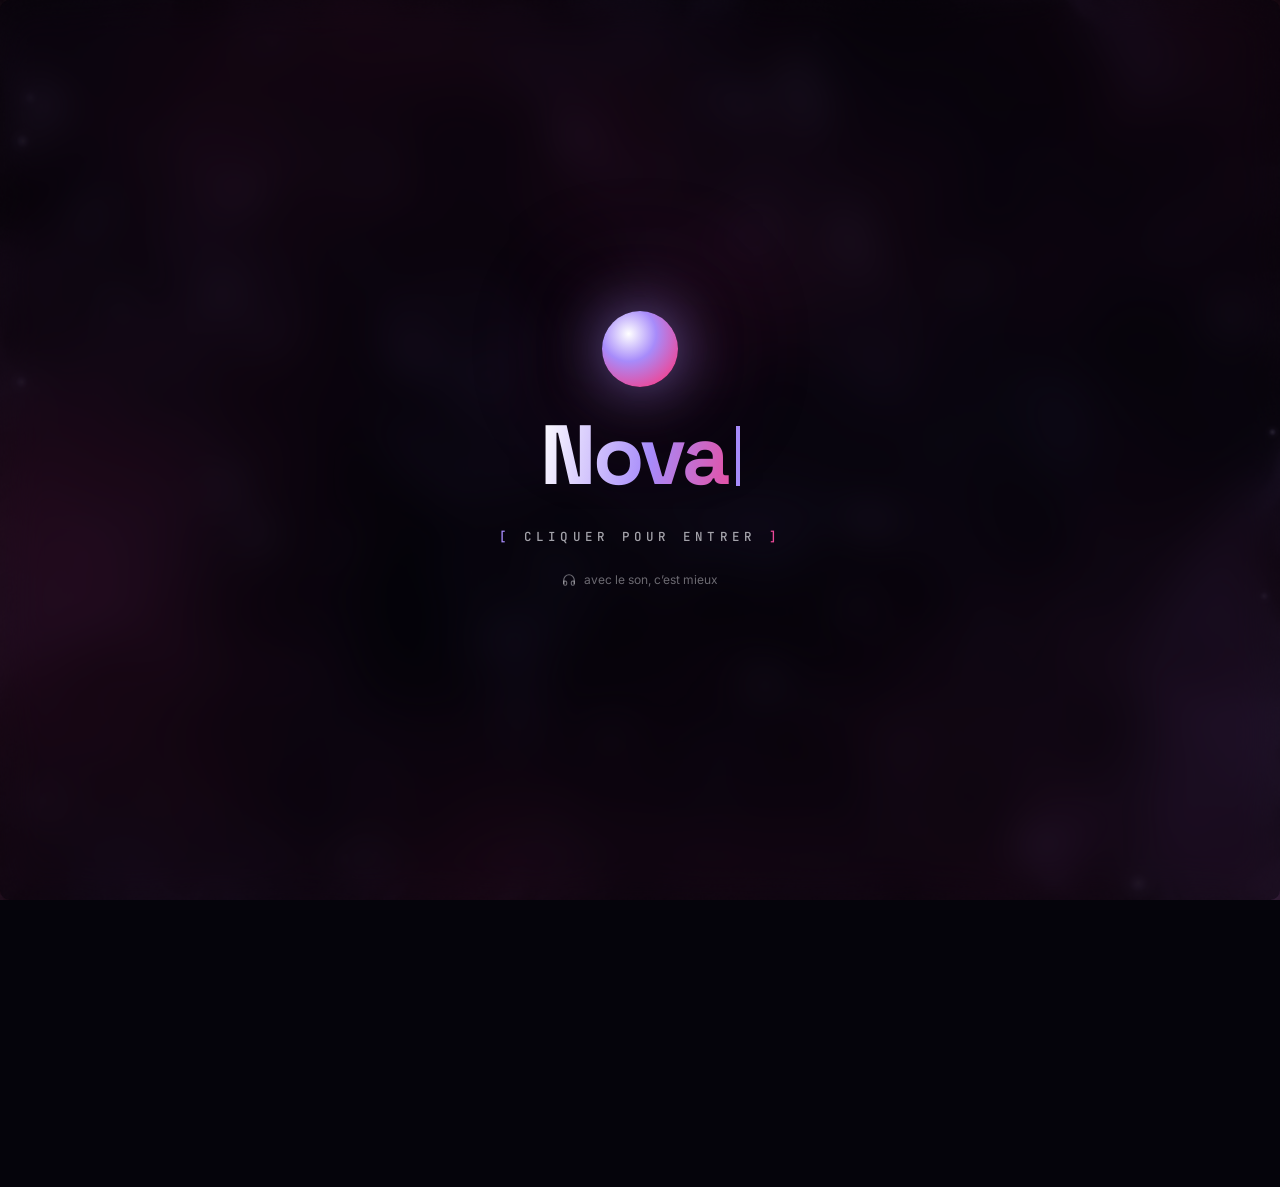
==== index.html @ 49adb51e "Add biolink site: WebGL background, generative music, command palette, terminal, studio Static, depe" ====
<!doctype html>
<html lang="fr">
<head>
  <meta charset="utf-8">
  <meta name="viewport" content="width=device-width, initial-scale=1, viewport-fit=cover">
  <title>@nova</title>
  <meta name="description" content="Nova — designer, dev & insomniaque. Tous mes liens au même endroit.">
  <meta name="theme-color" content="#a78bfa">
  <meta name="color-scheme" content="dark">
  <meta property="og:type" content="profile">
  <meta property="og:title" content="@nova">
  <meta property="og:description" content="Tous mes liens au même endroit.">
  <meta name="twitter:card" content="summary">
  <link rel="icon" href="assets/favicon.svg" type="image/svg+xml">
  <link rel="preconnect" href="https://fonts.googleapis.com">
  <link rel="preconnect" href="https://fonts.gstatic.com" crossorigin>
  <link rel="stylesheet" href="https://fonts.googleapis.com/css2?family=Inter:wght@400;500;600;700&family=JetBrains+Mono:wght@400;500&family=Space+Grotesk:wght@500;600;700&display=swap">
  <link rel="stylesheet" href="css/style.css">
</head>
<body>
  <!-- fond : shader WebGL / vidéo / image -->
  <div id="bg" aria-hidden="true">
    <video id="bg-video" muted loop playsinline preload="auto"></video>
    <div id="bg-image"></div>
    <canvas id="bg-gl"></canvas>
    <div id="bg-dim"></div>
  </div>
  <canvas id="fx" aria-hidden="true"></canvas>
  <canvas id="matrix" aria-hidden="true"></canvas>

  <div id="cursor" aria-hidden="true"><i class="c-ring"></i><i class="c-dot"></i></div>

  <!-- écran "cliquer pour entrer" -->
  <div id="splash"></div>

  <main id="stage">
    <article id="card" class="card"></article>
  </main>

  <div id="overlays"></div>
  <div id="toasts" aria-live="polite"></div>

  <noscript>
    <div class="noscript">Cette page a besoin de JavaScript pour s’afficher.</div>
  </noscript>

  <script src="config.js"></script>
  <script src="js/icons.js"></script>
  <script src="js/util.js"></script>
  <script src="js/background.js"></script>
  <script src="js/audio.js"></script>
  <script src="js/presence.js"></script>
  <script src="js/ui.js"></script>
  <script src="js/overlays.js"></script>
  <script src="js/main.js"></script>
</body>
</html>
---- css/style.css ----
/* ==========================================================================
   style.css — biolink
   ========================================================================== */
@property --ang { syntax: '<angle>'; inherits: false; initial-value: 0deg; }

:root {
  --accent: #a78bfa;
  --accent2: #ec4899;
  --accent-rgb: 167 139 250;
  --accent2-rgb: 236 72 153;
  --bg: #05040b;
  --text: #f5f5fa;
  --muted: rgb(245 245 250 / .66);
  --faint: rgb(245 245 250 / .42);
  --line: rgb(255 255 255 / .08);
  --card-op: .55;
  --card-blur: 22px;
  --card-radius: 28px;
  --font: "Inter", system-ui, -apple-system, "Segoe UI", Roboto, "Helvetica Neue", sans-serif;
  --display: "Space Grotesk", "Inter", system-ui, sans-serif;
  --mono: "JetBrains Mono", ui-monospace, SFMono-Regular, Menlo, Consolas, monospace;
  --ease: cubic-bezier(.2, .8, .2, 1);
}

*, *::before, *::after { box-sizing: border-box; }
* { margin: 0; }
html { color-scheme: dark; background: var(--bg); -webkit-text-size-adjust: 100%; overflow-x: hidden; overflow-x: clip; }
body {
  min-height: 100svh;
  font-family: var(--font);
  color: var(--text);
  overflow-x: hidden;
  overflow-x: clip;
  -webkit-font-smoothing: antialiased;
  line-height: 1.5;
}
button { font: inherit; color: inherit; background: none; border: 0; cursor: pointer; padding: 0; }
a { color: inherit; text-decoration: none; }
input, textarea { font: inherit; color: inherit; }
kbd {
  font: 500 10.5px var(--mono);
  padding: 2px 6px;
  border-radius: 6px;
  background: rgb(255 255 255 / .08);
  border: 1px solid rgb(255 255 255 / .1);
  color: var(--muted);
}
:focus-visible { outline: 2px solid var(--accent); outline-offset: 3px; border-radius: 10px; }
::selection { background: rgb(var(--accent-rgb) / .4); }
[hidden] { display: none !important; }
.ico { flex: none; display: block; }

/* ------------------------------------------------------------ fond */
#bg { position: fixed; inset: 0; z-index: -2; overflow: hidden; background: var(--bg); }
#bg::before {
  content: "";
  position: absolute;
  inset: -25%;
  background:
    radial-gradient(40% 40% at 25% 30%, rgb(var(--accent-rgb) / .38), transparent 70%),
    radial-gradient(45% 45% at 78% 72%, rgb(var(--accent2-rgb) / .32), transparent 70%),
    radial-gradient(30% 30% at 70% 20%, rgb(var(--accent-rgb) / .2), transparent 70%);
  filter: blur(30px);
  animation: drift 26s ease-in-out infinite alternate;
}
@keyframes drift { to { transform: translate(6%, -4%) rotate(8deg) scale(1.1); } }
#bg-gl, #bg-video, #bg-image { position: absolute; inset: 0; width: 100%; height: 100%; display: none; filter: blur(var(--bgblur, 0px)); }
#bg[data-type="shader"]:not(.no-gl) #bg-gl { display: block; }
#bg[data-type="video"] #bg-video { display: block; object-fit: cover; transform: scale(1.04); }
#bg[data-type="image"] #bg-image { display: block; background-size: cover; background-position: center; transform: scale(1.04); }
#bg-dim { position: absolute; inset: 0; background: rgb(0 0 0 / var(--dim, .25)); }
#fx { position: fixed; inset: 0; width: 100%; height: 100%; z-index: -1; pointer-events: none; }
#matrix {
  position: fixed; inset: 0; width: 100%; height: 100%; z-index: 90; pointer-events: none;
  opacity: 0; transition: opacity .6s;
}
#matrix.on { opacity: .88; }
html.rave #bg { filter: saturate(1.5) contrast(1.05); }

/* ---------------------------------------------------------- curseur */
#cursor { position: fixed; inset: 0; z-index: 200; pointer-events: none; display: none; }
html.has-cursor #cursor { display: block; }
html.has-cursor, html.has-cursor * { cursor: none !important; }
#cursor i { position: fixed; left: 0; top: 0; border-radius: 50%; transition: opacity .3s; opacity: 0; }
#cursor.on i { opacity: 1; }
.c-dot { width: 7px; height: 7px; margin: -3.5px; background: #fff; transform: translate(var(--x, -100px), var(--y, -100px)); mix-blend-mode: difference; }
.c-ring {
  width: 38px; height: 38px; margin: -19px;
  border: 1.5px solid rgb(255 255 255 / .5);
  transform: translate(var(--rx, -100px), var(--ry, -100px));
  transition: width .25s var(--ease), height .25s var(--ease), margin .25s var(--ease), background .25s, border-color .25s, opacity .3s !important;
}
#cursor.hover .c-ring { width: 58px; height: 58px; margin: -29px; background: rgb(var(--accent-rgb) / .14); border-color: var(--accent); }
#cursor.down .c-ring { width: 26px; height: 26px; margin: -13px; border-color: var(--accent2); }

/* ------------------------------------------------- écran d'entrée */
#splash {
  position: fixed; inset: 0; z-index: 100; display: grid; place-items: center; padding: 24px;
  background: rgb(4 3 10 / .5);
  -webkit-backdrop-filter: blur(22px) saturate(1.3);
  backdrop-filter: blur(22px) saturate(1.3);
  cursor: pointer;
  transition: opacity .8s ease, backdrop-filter .8s ease, -webkit-backdrop-filter .8s ease;
  outline: none;
}
#splash.leaving { opacity: 0; -webkit-backdrop-filter: blur(0); backdrop-filter: blur(0); pointer-events: none; }
#splash .splash-inner { transition: transform .9s cubic-bezier(.7, 0, .2, 1), opacity .6s ease; }
#splash.leaving .splash-inner { transform: scale(1.12); opacity: 0; }
.splash-inner { display: flex; flex-direction: column; align-items: center; gap: 26px; text-align: center; }
.splash-orb {
  width: 76px; height: 76px; border-radius: 50%;
  background: radial-gradient(circle at 35% 30%, #fff, var(--accent) 38%, var(--accent2) 80%);
  box-shadow: 0 0 60px rgb(var(--accent-rgb) / .6), 0 0 140px rgb(var(--accent2-rgb) / .35);
  animation: orb 3.4s ease-in-out infinite;
}
@keyframes orb { 50% { transform: translateY(-8px) scale(1.06); box-shadow: 0 0 80px rgb(var(--accent-rgb) / .75), 0 0 180px rgb(var(--accent2-rgb) / .45); } }
.splash-name {
  font: 700 clamp(44px, 12vw, 84px)/1 var(--display);
  letter-spacing: -.035em;
  min-height: 1.05em;
  background: linear-gradient(100deg, #fff, rgb(var(--accent-rgb)) 55%, rgb(var(--accent2-rgb)));
  -webkit-background-clip: text; background-clip: text; color: transparent;
}
.splash-name::after { content: ""; display: inline-block; width: 4px; height: .72em; margin-left: 8px; background: var(--accent); vertical-align: -.02em; animation: blink 1s steps(1) infinite; }
.splash-cta { font: 500 12.5px var(--mono); letter-spacing: .34em; text-transform: uppercase; color: var(--muted); animation: breathe 2.6s ease-in-out infinite; }
.splash-cta::before { content: "[ "; color: var(--accent); }
.splash-cta::after { content: " ]"; color: var(--accent2); }
@keyframes breathe { 50% { opacity: .35; } }
.splash-hint { display: flex; align-items: center; gap: 8px; font-size: 12px; color: var(--faint); }
@keyframes blink { 50% { opacity: 0; } }

/* ------------------------------------------------------------ carte */
#stage { position: relative; z-index: 1; min-height: 100svh; display: grid; place-items: center; padding: clamp(18px, 4vw, 48px) 14px; perspective: 1200px; }
.card {
  position: relative;
  width: min(100%, 480px);
  display: flex; flex-direction: column; gap: 18px;
  padding: 30px 24px 18px;
  border-radius: var(--card-radius);
  background: rgb(10 9 16 / var(--card-op));
  -webkit-backdrop-filter: blur(var(--card-blur)) saturate(1.5);
  backdrop-filter: blur(var(--card-blur)) saturate(1.5);
  border: 1px solid var(--line);
  box-shadow: 0 40px 90px -30px rgb(0 0 0 / .8), 0 0 0 1px rgb(0 0 0 / .35), inset 0 1px 0 rgb(255 255 255 / .06);
  will-change: transform;
  --mx: 50%; --my: 0%; --bass: 0;
}
/* bordure "projecteur" qui suit la souris */
.card::before {
  content: ""; position: absolute; inset: 0; border-radius: inherit; padding: 1.5px; pointer-events: none;
  background: radial-gradient(420px circle at var(--mx) var(--my), var(--accent), rgb(var(--accent2-rgb) / .55) 35%, transparent 62%);
  -webkit-mask: linear-gradient(#000 0 0) content-box, linear-gradient(#000 0 0);
  -webkit-mask-composite: xor; mask-composite: exclude;
  opacity: .9;
}
.card::after {
  content: ""; position: absolute; inset: 0; border-radius: inherit; pointer-events: none;
  background: radial-gradient(520px circle at var(--mx) var(--my), rgb(255 255 255 / .07), transparent 45%);
}
html.rave .card { box-shadow: 0 0 0 1px var(--accent), 0 0 80px rgb(var(--accent-rgb) / .4), 0 40px 90px -30px rgb(0 0 0 / .8); }

body:not(.entered) .card { opacity: 0; pointer-events: none; }
body.entered .card { animation: cardIn 1s var(--ease) both; }
@keyframes cardIn { from { opacity: 0; translate: 0 30px; scale: .95; filter: blur(14px); } to { opacity: 1; translate: 0 0; scale: 1; filter: blur(0); } }
.reveal { opacity: 0; }
body.entered .reveal { animation: rise .85s var(--ease) both; animation-delay: calc(var(--i, 0) * 75ms + 160ms); }
@keyframes rise { from { opacity: 0; transform: translateY(18px) scale(.985); filter: blur(8px); } to { opacity: 1; transform: none; filter: none; } }

.card-tools { position: absolute; top: 14px; right: 14px; display: flex; gap: 6px; z-index: 2; }
.tool {
  width: 32px; height: 32px; border-radius: 10px; display: grid; place-items: center;
  color: var(--faint); background: rgb(255 255 255 / .04); border: 1px solid transparent;
  transition: color .2s, background .2s, border-color .2s;
}
.tool:hover { color: var(--text); background: rgb(255 255 255 / .1); border-color: var(--line); }

/* ----------------------------------------------------------- profil */
.profile { display: flex; flex-direction: column; align-items: center; text-align: center; gap: 14px; }
.avatar { position: relative; width: 116px; height: 116px; }
.avatar .ring {
  position: absolute; inset: -4px; border-radius: 50%;
  background: conic-gradient(from var(--ang), var(--accent), var(--accent2), var(--accent));
  animation: ang 5s linear infinite;
  box-shadow: 0 0 calc(16px + var(--bass) * 40px) rgb(var(--accent-rgb) / calc(.3 + var(--bass) * .55));
}
html.rave .avatar .ring { animation-duration: 1.4s; }
@keyframes ang { to { --ang: 360deg; } }
.avatar img {
  position: relative; width: 100%; height: 100%; border-radius: 50%; object-fit: cover; display: block;
  border: 4px solid #0b0a12; background: #0b0a12; user-select: none;
  transform: scale(calc(1 + var(--bass) * .025));
}
.status {
  position: absolute; right: 2px; bottom: 4px; width: 24px; height: 24px; border-radius: 50%;
  border: 4px solid #0b0a12; background: #80848e; z-index: 2; transition: background .3s;
}
.status[data-status="online"] { background: #23a55a; }
.status[data-status="idle"] { background: #f0b232; }
.status[data-status="dnd"] { background: #f23f43; }
.status[data-status="none"] { display: none; }
.identity { display: flex; flex-direction: column; align-items: center; gap: 8px; }
.name {
  display: flex; align-items: center; justify-content: center; gap: 8px;
  font: 700 clamp(30px, 7vw, 38px)/1.1 var(--display); letter-spacing: -.025em;
}
.name-text {
  background: linear-gradient(100deg, #fff 20%, rgb(var(--accent-rgb)) 42%, rgb(var(--accent2-rgb)) 58%, #fff 80%);
  background-size: 260% 100%;
  -webkit-background-clip: text; background-clip: text; color: transparent;
  animation: shimmer 8s linear infinite;
}
html.rave .name-text { animation-duration: 2.5s; }
@keyframes shimmer { to { background-position: -260% 0; } }
html:not(.no-glitch) .name-text.glitching,
html:not(.no-glitch) .name:hover .name-text { animation: shimmer 8s linear infinite, glitch .52s steps(1) 1; }
@keyframes glitch {
  0%   { text-shadow: 3px 0 rgb(var(--accent2-rgb)), -3px 0 rgb(var(--accent-rgb)); transform: translate(-2px, 0) skewX(-6deg); }
  18%  { text-shadow: -3px 0 rgb(var(--accent2-rgb)), 3px 0 rgb(var(--accent-rgb)); transform: translate(2px, 1px) skewX(4deg); }
  36%  { text-shadow: 2px 1px rgb(var(--accent-rgb)), -2px -1px rgb(var(--accent2-rgb)); transform: translate(0, -1px); }
  54%  { text-shadow: -4px 0 rgb(var(--accent2-rgb)), 4px 0 rgb(var(--accent-rgb)); transform: translate(3px, 0) skewX(8deg); }
  72%  { text-shadow: 2px 0 rgb(var(--accent-rgb)), -2px 0 rgb(var(--accent2-rgb)); transform: translate(-1px, 0); }
  100% { text-shadow: none; transform: none; }
}
.verified { color: var(--accent); display: grid; filter: drop-shadow(0 0 8px rgb(var(--accent-rgb) / .8)); }
.badges { display: flex; justify-content: center; flex-wrap: wrap; gap: 6px; }
.badge {
  width: 30px; height: 30px; border-radius: 10px; display: grid; place-items: center; color: var(--accent);
  background: rgb(var(--accent-rgb) / .12); border: 1px solid rgb(var(--accent-rgb) / .22);
  transition: transform .2s var(--ease), background .2s;
}
.badge:hover { transform: translateY(-3px) scale(1.08); background: rgb(var(--accent-rgb) / .25); }
.handle { font: 500 13px var(--mono); color: var(--faint); letter-spacing: .02em; }
.bio { text-align: center; min-height: 1.7em; font: 400 14px/1.7 var(--mono); color: var(--muted); }
.caret { display: inline-block; width: 2px; height: 1.1em; margin-left: 3px; vertical-align: -3px; background: var(--accent); animation: blink 1s steps(1) infinite; }
.custom-status {
  align-self: center; margin-top: -8px; padding: 5px 12px; border-radius: 999px; font-size: 12.5px; color: var(--muted);
  background: rgb(255 255 255 / .05); border: 1px solid var(--line);
}
.meta { display: flex; flex-wrap: wrap; justify-content: center; gap: 8px; }
.chip {
  position: relative; display: inline-flex; align-items: center; gap: 6px; padding: 6px 11px; border-radius: 999px;
  font-size: 12.5px; color: var(--muted); font-variant-numeric: tabular-nums;
  background: rgb(255 255 255 / .05); border: 1px solid var(--line);
}
.chip .ico { color: var(--accent); }

/* --------------------------------------------------------- présence */
.presence {
  display: flex; align-items: center; gap: 13px; padding: 12px; border-radius: 18px;
  background: rgb(255 255 255 / .05); border: 1px solid var(--line);
}
.pr-art {
  position: relative; flex: none; width: 58px; height: 58px; border-radius: 13px; overflow: hidden; display: grid; place-items: center; color: #fff;
  background: linear-gradient(135deg, rgb(var(--accent-rgb) / .45), rgb(var(--accent2-rgb) / .45));
}
.pr-art img { position: absolute; inset: 0; width: 100%; height: 100%; object-fit: cover; }
.pr-body { min-width: 0; flex: 1; display: flex; flex-direction: column; gap: 1px; }
.pr-kicker { display: flex; align-items: center; font: 600 10.5px var(--mono); letter-spacing: .08em; text-transform: uppercase; color: var(--accent); }
.pr-title { font-weight: 600; font-size: 14.5px; white-space: nowrap; overflow: hidden; text-overflow: ellipsis; }
.pr-sub, .pr-time { font-size: 12.5px; color: var(--muted); white-space: nowrap; overflow: hidden; text-overflow: ellipsis; }
.pr-time { color: var(--faint); font-size: 11.5px; }
.pr-bar { margin-top: 7px; height: 3px; border-radius: 3px; background: rgb(255 255 255 / .12); overflow: hidden; }
.pr-bar i { display: block; height: 100%; width: 0; border-radius: 3px; background: linear-gradient(90deg, var(--accent), var(--accent2)); }
.eq { display: inline-flex; gap: 2px; align-items: flex-end; height: 11px; margin-right: 7px; }
.eq i { width: 2.5px; background: currentColor; border-radius: 2px; animation: eq 1s ease-in-out infinite; height: 40%; }
.eq i:nth-child(2) { animation-delay: -.3s; } .eq i:nth-child(3) { animation-delay: -.65s; }
@keyframes eq { 50% { height: 100%; } }

/* ----------------------------------------------------- liens & réseaux */
.socials { display: flex; flex-wrap: wrap; justify-content: center; gap: 8px; }
.social {
  position: relative; width: 44px; height: 44px; border-radius: 14px; display: grid; place-items: center; color: var(--muted);
  background: rgb(255 255 255 / .05); border: 1px solid var(--line);
  transition: transform .18s ease-out, background .25s, color .25s, box-shadow .25s, border-color .25s;
}
.social:hover {
  color: #fff; border-color: rgb(var(--accent-rgb) / .5);
  background: linear-gradient(135deg, rgb(var(--accent-rgb) / .28), rgb(var(--accent2-rgb) / .22));
  box-shadow: 0 8px 28px -8px rgb(var(--accent-rgb) / .7);
}
.links { display: flex; flex-direction: column; gap: 10px; }
.link {
  position: relative; display: flex; align-items: center; gap: 14px; padding: 11px 14px 11px 11px; border-radius: 18px; overflow: hidden;
  background: rgb(255 255 255 / .05); border: 1px solid var(--line);
  transition: transform .18s ease-out, border-color .25s, background .25s, box-shadow .25s;
}
.link::after {
  content: ""; position: absolute; inset: 0; pointer-events: none; transform: translateX(-120%);
  background: linear-gradient(105deg, transparent 30%, rgb(255 255 255 / .12) 50%, transparent 70%);
  transition: transform .7s var(--ease);
}
.link:hover { border-color: rgb(var(--accent-rgb) / .5); background: rgb(255 255 255 / .08); box-shadow: 0 12px 36px -14px rgb(var(--accent-rgb) / .7); }
.link:hover::after { transform: translateX(120%); }
.l-ico {
  flex: none; width: 44px; height: 44px; border-radius: 13px; display: grid; place-items: center; color: #fff;
  background: linear-gradient(135deg, rgb(var(--accent-rgb) / .38), rgb(var(--accent2-rgb) / .34));
}
.l-txt { flex: 1; min-width: 0; display: flex; flex-direction: column; text-align: left; line-height: 1.3; }
.l-txt b { font-weight: 600; font-size: 15px; }
.l-txt small { font-size: 12.5px; color: var(--faint); white-space: nowrap; overflow: hidden; text-overflow: ellipsis; }
.l-go { color: var(--faint); transition: transform .25s var(--ease), color .25s; }
.link:hover .l-go { transform: translate(3px, -3px); color: var(--accent); }

/* ----------------------------------------------------------- lecteur */
.player { padding: 14px; border-radius: 20px; background: rgb(0 0 0 / .3); border: 1px solid var(--line); }
.p-top { display: flex; align-items: center; gap: 12px; }
.p-cover {
  position: relative; flex: none; width: 50px; height: 50px; border-radius: 14px; overflow: hidden; display: grid; place-items: center; color: #fff;
  background: linear-gradient(135deg, var(--accent), var(--accent2));
  transform: scale(calc(1 + var(--bass, 0) * .1));
  box-shadow: 0 6px 22px -6px rgb(var(--accent-rgb) / .8);
}
.p-cover img { position: absolute; inset: 0; width: 100%; height: 100%; object-fit: cover; }
.p-meta { flex: 1; min-width: 0; }
.p-title { font-weight: 600; font-size: 14.5px; white-space: nowrap; overflow: hidden; text-overflow: ellipsis; }
.p-artist { font-size: 12px; color: var(--faint); white-space: nowrap; overflow: hidden; text-overflow: ellipsis; }
.p-ctrl { display: flex; align-items: center; gap: 4px; }
.p-btn { width: 36px; height: 36px; border-radius: 50%; display: grid; place-items: center; color: var(--muted); transition: background .2s, color .2s, transform .15s; }
.p-btn:hover { background: rgb(255 255 255 / .1); color: #fff; }
.p-btn:active { transform: scale(.92); }
.p-play { width: 42px; height: 42px; background: #fff; color: #0b0a12; }
.p-play:hover { background: #fff; color: #000; transform: scale(1.06); }
.p-viz { display: block; width: 100%; height: 42px; margin: 12px 0 8px; }
.p-bar { display: flex; align-items: center; gap: 10px; font: 11px var(--mono); color: var(--faint); font-variant-numeric: tabular-nums; }
.p-time { min-width: 3ch; }
.p-track { position: relative; flex: 1; height: 4px; border-radius: 4px; background: rgb(255 255 255 / .12); }
.p-track::before { content: ""; position: absolute; inset: -9px 0; }
.seekable .p-track { cursor: pointer; }
.p-fill { display: block; height: 100%; width: 0; border-radius: 4px; background: linear-gradient(90deg, var(--accent), var(--accent2)); box-shadow: 0 0 10px rgb(var(--accent-rgb) / .7); }
.p-volrow { display: flex; align-items: center; gap: 6px; margin-top: 6px; }
.p-volrow .p-btn { width: 30px; height: 30px; }
.p-vol { flex: 1; }

input[type="range"] { -webkit-appearance: none; appearance: none; background: transparent; height: 20px; cursor: pointer; width: 100%; }
input[type="range"]::-webkit-slider-runnable-track { height: 4px; border-radius: 4px; background: linear-gradient(90deg, var(--accent) var(--val, 50%), rgb(255 255 255 / .14) var(--val, 50%)); }
input[type="range"]::-webkit-slider-thumb { -webkit-appearance: none; width: 14px; height: 14px; margin-top: -5px; border-radius: 50%; background: #fff; box-shadow: 0 0 0 4px rgb(var(--accent-rgb) / .25); transition: box-shadow .2s; }
input[type="range"]:hover::-webkit-slider-thumb { box-shadow: 0 0 0 6px rgb(var(--accent-rgb) / .3); }
input[type="range"]::-moz-range-track { height: 4px; border-radius: 4px; background: rgb(255 255 255 / .14); }
input[type="range"]::-moz-range-progress { height: 4px; border-radius: 4px; background: var(--accent); }
input[type="range"]::-moz-range-thumb { width: 14px; height: 14px; border: 0; border-radius: 50%; background: #fff; }

.foot { display: flex; align-items: center; justify-content: space-between; padding: 2px 4px 0; font-size: 11.5px; color: var(--faint); }
.foot .hint { display: inline-flex; align-items: center; gap: 4px; }

/* ----------------------------------------------------------- tooltips */
/* :where() = spécificité nulle, pour ne pas écraser un position: absolute déjà défini (ex. .status) */
:where([data-tip]) { position: relative; }
[data-tip]::after {
  content: attr(data-tip); position: absolute; left: 50%; bottom: calc(100% + 9px); z-index: 20;
  transform: translate(-50%, 4px); white-space: nowrap; pointer-events: none; opacity: 0;
  padding: 5px 10px; border-radius: 8px; font: 500 11.5px var(--font); color: var(--text); letter-spacing: 0;
  background: rgb(18 16 28 / .96); border: 1px solid rgb(255 255 255 / .12); box-shadow: 0 8px 24px rgb(0 0 0 / .45);
  transition: opacity .18s, transform .18s var(--ease);
}
[data-tip][data-tip-side="bottom"]::after { bottom: auto; top: calc(100% + 9px); transform: translate(-50%, -4px); }
[data-tip]:hover::after, [data-tip]:focus-visible::after { opacity: 1; transform: translate(-50%, 0); }
.card-tools [data-tip]::after { left: auto; right: 0; transform: translate(0, -4px); }
.card-tools [data-tip]:hover::after { transform: translate(0, 0); }

/* ------------------------------------------------------------- toasts */
#toasts { position: fixed; left: 50%; bottom: max(22px, env(safe-area-inset-bottom)); transform: translateX(-50%); z-index: 300; display: flex; flex-direction: column; gap: 8px; align-items: center; pointer-events: none; }
.toast {
  display: flex; align-items: center; gap: 9px; padding: 10px 16px; border-radius: 999px; font-size: 13.5px; white-space: nowrap;
  background: rgb(20 18 30 / .92); -webkit-backdrop-filter: blur(14px); backdrop-filter: blur(14px);
  border: 1px solid rgb(255 255 255 / .12); box-shadow: 0 12px 40px rgb(0 0 0 / .5);
  opacity: 0; transform: translateY(12px) scale(.96); transition: opacity .3s, transform .4s var(--ease);
}
.toast .ico { color: var(--accent); }
.toast.in { opacity: 1; transform: none; }

/* ----------------------------------------------------------- overlays */
.overlay { position: fixed; inset: 0; z-index: 150; display: grid; visibility: hidden; opacity: 0; transition: opacity .25s, visibility 0s .25s; }
.overlay[data-open="true"] { visibility: visible; opacity: 1; transition: opacity .25s; }
.ov-backdrop { position: absolute; inset: 0; background: rgb(3 2 8 / .5); -webkit-backdrop-filter: blur(6px); backdrop-filter: blur(6px); }

/* palette */
.pal { place-items: start center; padding: 14vh 12px 0; }
.pal-box {
  position: relative; width: min(640px, 100%); max-height: 66vh; display: flex; flex-direction: column; overflow: hidden; border-radius: 20px;
  background: rgb(14 12 22 / .9); -webkit-backdrop-filter: blur(30px) saturate(1.5); backdrop-filter: blur(30px) saturate(1.5);
  border: 1px solid rgb(255 255 255 / .1); box-shadow: 0 40px 100px -20px rgb(0 0 0 / .9), 0 0 0 1px rgb(var(--accent-rgb) / .12);
  transform: translateY(-12px) scale(.98); transition: transform .35s var(--ease);
}
.overlay[data-open="true"] .pal-box { transform: none; }
.pal-head { display: flex; align-items: center; gap: 12px; padding: 16px 18px; border-bottom: 1px solid var(--line); color: var(--faint); }
.pal-input { flex: 1; min-width: 0; background: none; border: 0; outline: none; font-size: 16px; color: var(--text); }
.pal-input::placeholder { color: var(--faint); }
.pal-list { list-style: none; padding: 8px; margin: 0; overflow-y: auto; overscroll-behavior: contain; }
.pal-group { padding: 12px 12px 6px; font: 600 10.5px var(--mono); letter-spacing: .12em; text-transform: uppercase; color: var(--faint); }
.pal-item { display: flex; align-items: center; gap: 12px; padding: 10px 12px; border-radius: 12px; cursor: pointer; color: var(--muted); }
.pal-item[aria-selected="true"] { background: rgb(var(--accent-rgb) / .16); color: var(--text); box-shadow: inset 0 0 0 1px rgb(var(--accent-rgb) / .3); }
.pi-ico { width: 30px; height: 30px; border-radius: 9px; display: grid; place-items: center; background: rgb(255 255 255 / .06); color: var(--accent); flex: none; }
.pi-t { flex: 1; min-width: 0; white-space: nowrap; overflow: hidden; text-overflow: ellipsis; font-size: 14.5px; }
.pi-g { font: 500 10.5px var(--mono); letter-spacing: .08em; text-transform: uppercase; color: var(--faint); }
.pal-empty { padding: 28px 12px; text-align: center; color: var(--faint); font-size: 14px; }
.pal-foot { display: flex; align-items: center; gap: 16px; padding: 10px 18px; border-top: 1px solid var(--line); font-size: 11.5px; color: var(--faint); }
.pal-foot span { display: inline-flex; align-items: center; gap: 4px; }
.pal-tip { margin-left: auto; }

/* terminal */
.term { place-items: center; padding: 12px; }
.term-win {
  position: relative; width: min(780px, 100%); height: min(500px, 74vh); display: flex; flex-direction: column; overflow: hidden; border-radius: 16px;
  font: 13px/1.6 var(--mono); background: rgb(7 7 12 / .92); -webkit-backdrop-filter: blur(26px); backdrop-filter: blur(26px);
  border: 1px solid rgb(255 255 255 / .1); box-shadow: 0 40px 100px -20px rgb(0 0 0 / .9), 0 0 0 1px rgb(var(--accent-rgb) / .14);
  transform: translateY(16px) scale(.97); transition: transform .4s var(--ease);
}
.overlay[data-open="true"] .term-win { transform: none; }
.term-bar { display: grid; grid-template-columns: 70px 1fr 70px; align-items: center; padding: 11px 14px; border-bottom: 1px solid var(--line); background: rgb(255 255 255 / .03); }
.dots { display: flex; gap: 7px; }
.dots i { width: 12px; height: 12px; border-radius: 50%; background: #ff5f57; cursor: pointer; }
.dots i:nth-child(2) { background: #febc2e; cursor: default; } .dots i:nth-child(3) { background: #28c840; cursor: default; }
.term-title { text-align: center; color: var(--faint); font-size: 12px; }
.term-out { flex: 1; overflow-y: auto; padding: 14px 16px 6px; overscroll-behavior: contain; }
.t-line { white-space: pre-wrap; word-break: break-word; color: var(--text); }
.t-line.dim { color: var(--faint); } .t-line.hi { color: var(--accent); } .t-line.err { color: #ff7b8a; } .t-line.ok { color: #7ee2a8; }
.t-cmd, .term-prompt { color: var(--accent); }
.t-art { color: var(--accent2); white-space: pre; }
.t-line a { color: var(--accent2); text-decoration: underline; text-underline-offset: 3px; }
.term-line { display: flex; align-items: center; gap: 8px; padding: 10px 16px 14px; border-top: 1px solid rgb(255 255 255 / .04); }
.term-prompt { white-space: nowrap; }
.term-in { flex: 1; min-width: 0; background: none; border: 0; outline: none; font: inherit; color: var(--text); caret-color: var(--accent2); }

/* studio */
.studio { pointer-events: none; }
.st-panel {
  pointer-events: auto; position: absolute; top: 12px; right: 12px; bottom: 12px; width: min(370px, calc(100vw - 24px)); display: flex; flex-direction: column; overflow: hidden; border-radius: 22px;
  background: rgb(14 12 22 / .86); -webkit-backdrop-filter: blur(30px) saturate(1.5); backdrop-filter: blur(30px) saturate(1.5);
  border: 1px solid rgb(255 255 255 / .1); box-shadow: 0 30px 80px -10px rgb(0 0 0 / .8);
  transform: translateX(calc(100% + 24px)); transition: transform .5s var(--ease);
}
.overlay[data-open="true"] .st-panel { transform: none; }
.st-head { display: flex; align-items: center; justify-content: space-between; gap: 12px; padding: 18px 18px 14px; border-bottom: 1px solid var(--line); }
.st-head h2 { font: 700 20px var(--display); letter-spacing: -.01em; }
.st-head p { font-size: 12.5px; color: var(--faint); }
.st-body { flex: 1; overflow-y: auto; padding: 6px 18px 12px; overscroll-behavior: contain; }
.st-sec { padding: 14px 0 6px; border-bottom: 1px solid rgb(255 255 255 / .05); display: flex; flex-direction: column; gap: 10px; }
.st-sec:last-child { border: 0; }
.st-sec h3 { font: 600 10.5px var(--mono); letter-spacing: .14em; text-transform: uppercase; color: var(--accent); }
.st-row { display: flex; align-items: center; justify-content: space-between; gap: 12px; font-size: 13.5px; color: var(--muted); }
.st-row:has(textarea), .st-row:has(.st-text) { flex-direction: column; align-items: stretch; gap: 6px; }
.st-l { white-space: nowrap; }
.st-text { width: 100%; padding: 9px 12px; border-radius: 11px; background: rgb(255 255 255 / .06); border: 1px solid var(--line); outline: none; font-size: 13.5px; resize: vertical; transition: border-color .2s; }
.st-text:focus { border-color: var(--accent); }
.st-rwrap { display: flex; align-items: center; gap: 10px; flex: 1; max-width: 190px; }
.st-out { min-width: 38px; text-align: right; font: 11px var(--mono); color: var(--faint); }
.st-color { width: 40px; height: 30px; padding: 0; border: 1px solid var(--line); border-radius: 9px; background: none; cursor: pointer; }
.st-color::-webkit-color-swatch-wrapper { padding: 3px; } .st-color::-webkit-color-swatch { border: 0; border-radius: 6px; }
.st-themes { display: flex; gap: 8px; flex-wrap: wrap; }
.st-theme { width: 34px; height: 34px; border-radius: 11px; border: 2px solid transparent; box-shadow: inset 0 0 0 1px rgb(255 255 255 / .2); transition: transform .2s var(--ease); }
.st-theme:hover { transform: scale(1.12); }
.st-theme[aria-pressed="true"] { border-color: #fff; }
.st-seg { display: grid; grid-auto-flow: column; grid-auto-columns: 1fr; gap: 3px; padding: 3px; border-radius: 12px; background: rgb(255 255 255 / .06); }
.st-seg button { padding: 7px 4px; border-radius: 9px; font-size: 12.5px; color: var(--muted); transition: background .2s, color .2s; }
.st-seg button[aria-checked="true"] { background: rgb(var(--accent-rgb) / .28); color: #fff; box-shadow: inset 0 0 0 1px rgb(var(--accent-rgb) / .4); }
.st-switch { position: relative; width: 42px; height: 24px; border-radius: 999px; background: rgb(255 255 255 / .14); transition: background .25s; flex: none; }
.st-switch::after { content: ""; position: absolute; top: 3px; left: 3px; width: 18px; height: 18px; border-radius: 50%; background: #fff; transition: transform .3s var(--ease); }
.st-switch[aria-checked="true"] { background: var(--accent); }
.st-switch[aria-checked="true"]::after { transform: translateX(18px); }
.st-foot { display: flex; gap: 8px; padding: 14px 18px; border-top: 1px solid var(--line); }
.st-btn { display: inline-flex; align-items: center; justify-content: center; gap: 8px; padding: 10px 14px; border-radius: 12px; font-size: 13px; font-weight: 500; background: rgb(255 255 255 / .07); border: 1px solid var(--line); transition: background .2s, transform .15s; }
.st-btn:hover { background: rgb(255 255 255 / .13); }
.st-btn:active { transform: scale(.97); }
.st-btn.primary { flex: 1; background: linear-gradient(135deg, var(--accent), var(--accent2)); border-color: transparent; color: #0b0a12; font-weight: 600; }
.st-btn.primary:hover { filter: brightness(1.1); background: linear-gradient(135deg, var(--accent), var(--accent2)); }

.noscript { position: fixed; inset: 0; display: grid; place-items: center; z-index: 500; background: #05040b; color: #fff; font: 16px var(--font); text-align: center; padding: 24px; }

/* ----------------------------------------------------- responsive / a11y */
@media (max-width: 560px) {
  .card { padding: 26px 16px 16px; gap: 16px; }
  .studio .st-panel { top: auto; left: 8px; right: 8px; bottom: 8px; width: auto; max-height: 78vh; transform: translateY(calc(100% + 16px)); }
  .pal { padding-top: 8vh; }
  .pal-tip { display: none; }
  .foot .hint { display: none; }
  .term-bar { grid-template-columns: 54px 1fr 54px; }
}
@media (hover: none) { .foot .hint { display: none; } [data-tip]::after { display: none; } }
@media (prefers-reduced-motion: reduce) {
  *, *::before, *::after { animation-duration: .001ms !important; animation-iteration-count: 1 !important; transition-duration: .001ms !important; scroll-behavior: auto !important; }
}
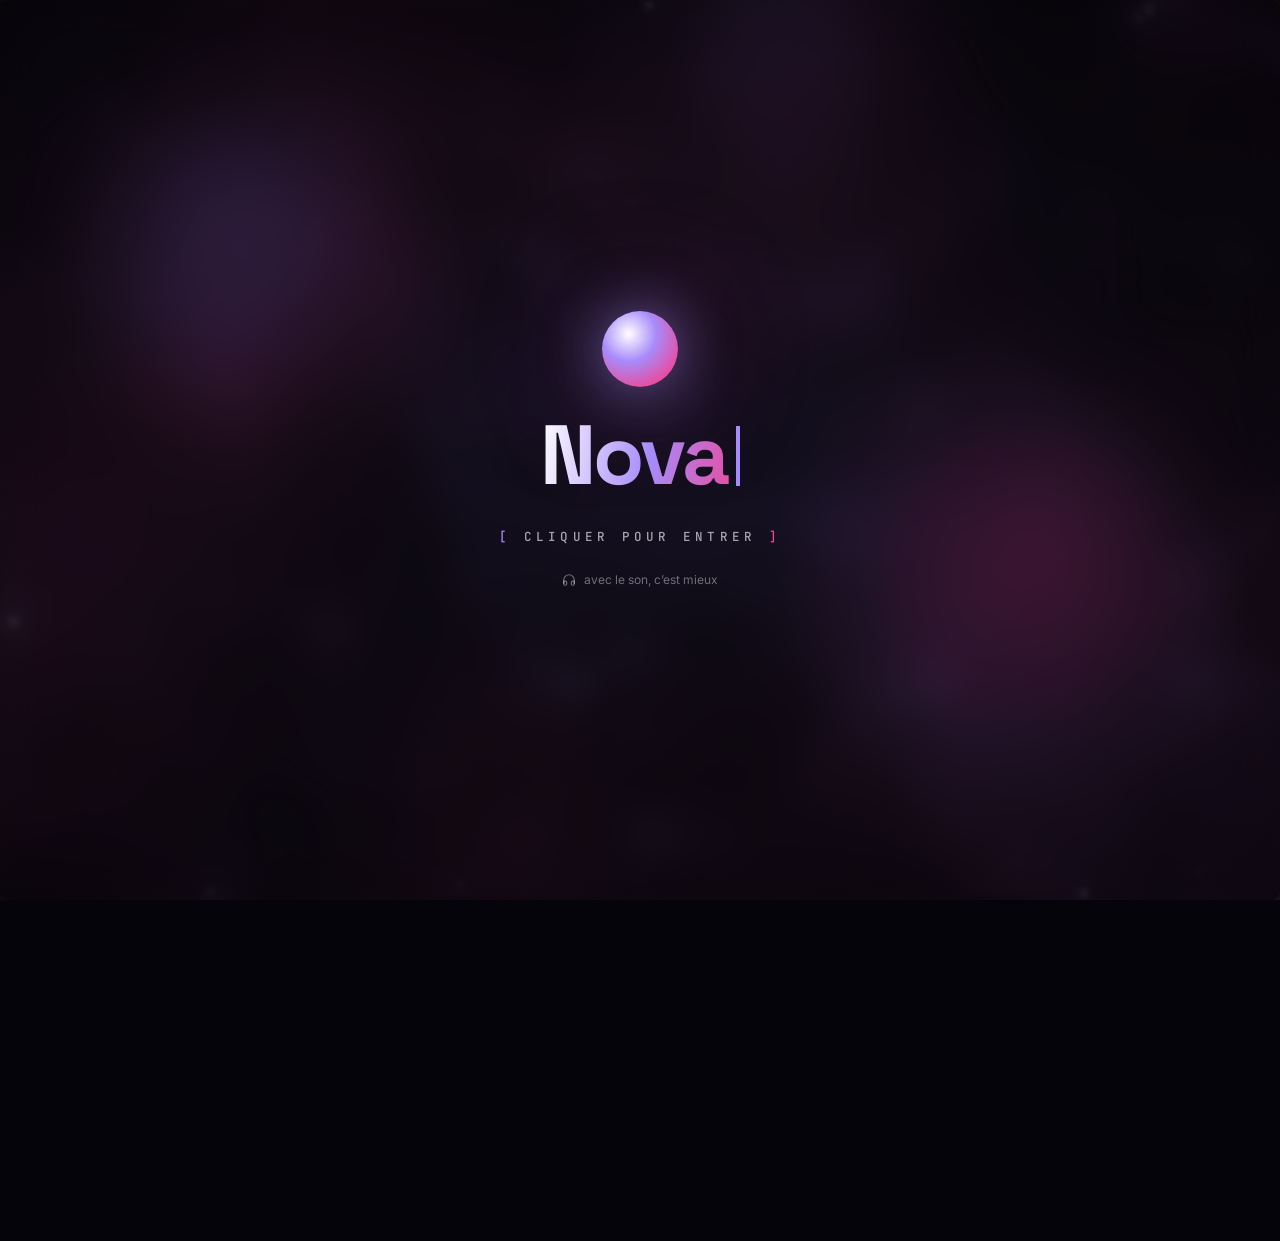
==== commit 08d3cc6a: "Add visual dashboard, presets, banner, styles and new background effects Dashboard (dashboard.html):" ====
--- a/index.html
+++ b/index.html
@@ -18,14 +18,24 @@
   <link rel="stylesheet" href="css/style.css">
 </head>
 <body>
-  <!-- fond : shader WebGL / vidéo / image -->
+  <!-- fond : shader WebGL / aurora / grille / vidéo / image -->
   <div id="bg" aria-hidden="true">
     <video id="bg-video" muted loop playsinline preload="auto"></video>
     <div id="bg-image"></div>
     <canvas id="bg-gl"></canvas>
+    <div id="bg-aurora"><i></i><i></i><i></i><i></i></div>
+    <div id="bg-grid"><i class="horizon"></i><i class="floor"></i></div>
     <div id="bg-dim"></div>
   </div>
+  <div id="decor" aria-hidden="true">
+    <div class="orbs"><i></i><i></i><i></i></div>
+    <div class="spotlight"></div>
+    <div class="noise"></div>
+    <div class="scanlines"></div>
+    <div class="vignette"></div>
+  </div>
   <canvas id="fx" aria-hidden="true"></canvas>
+  <div id="ripples" aria-hidden="true"></div>
   <canvas id="matrix" aria-hidden="true"></canvas>
 
   <div id="cursor" aria-hidden="true"><i class="c-ring"></i><i class="c-dot"></i></div>
--- a/css/style.css
+++ b/css/style.css
@@ -20,6 +20,7 @@
   --display: "Space Grotesk", "Inter", system-ui, sans-serif;
   --mono: "JetBrains Mono", ui-monospace, SFMono-Regular, Menlo, Consolas, monospace;
   --ease: cubic-bezier(.2, .8, .2, 1);
+  --sx: 50vw; --sy: 50vh;
 }
 
 *, *::before, *::after { box-sizing: border-box; }
@@ -64,18 +65,82 @@
   animation: drift 26s ease-in-out infinite alternate;
 }
 @keyframes drift { to { transform: translate(6%, -4%) rotate(8deg) scale(1.1); } }
-#bg-gl, #bg-video, #bg-image { position: absolute; inset: 0; width: 100%; height: 100%; display: none; filter: blur(var(--bgblur, 0px)); }
+#bg-gl, #bg-video, #bg-image, #bg-aurora, #bg-grid { position: absolute; inset: 0; width: 100%; height: 100%; display: none; filter: blur(var(--bgblur, 0px)); }
 #bg[data-type="shader"]:not(.no-gl) #bg-gl { display: block; }
 #bg[data-type="video"] #bg-video { display: block; object-fit: cover; transform: scale(1.04); }
 #bg[data-type="image"] #bg-image { display: block; background-size: cover; background-position: center; transform: scale(1.04); }
 #bg-dim { position: absolute; inset: 0; background: rgb(0 0 0 / var(--dim, .25)); }
+
+/* aurora : quatre voiles elliptiques flous qui ondulent (CSS pur) */
+#bg[data-type="aurora"] #bg-aurora { display: block; overflow: hidden; }
+#bg-aurora i {
+  position: absolute; left: 50%; top: 50%; width: 120vmax; height: 60vmax; margin: -30vmax 0 0 -60vmax; border-radius: 50%;
+  mix-blend-mode: screen; filter: blur(60px); opacity: .55; will-change: transform;
+  animation: aurora 18s ease-in-out infinite alternate;
+}
+#bg-aurora i:nth-child(1) { background: radial-gradient(closest-side, rgb(var(--accent-rgb) / .9), transparent 70%); animation-duration: 17s; }
+#bg-aurora i:nth-child(2) { background: radial-gradient(closest-side, rgb(var(--accent2-rgb) / .8), transparent 70%); animation-duration: 23s; animation-delay: -6s; }
+#bg-aurora i:nth-child(3) { background: radial-gradient(closest-side, rgb(var(--accent-rgb) / .55), transparent 70%); animation-duration: 29s; animation-delay: -12s; width: 90vmax; }
+#bg-aurora i:nth-child(4) { background: radial-gradient(closest-side, #fff2, transparent 70%); animation-duration: 31s; animation-delay: -3s; height: 30vmax; opacity: .35; }
+@keyframes aurora {
+  0%   { transform: translate(-18%, -22%) rotate(-24deg) scaleX(1.1); }
+  50%  { transform: translate(10%, 12%) rotate(10deg) scaleX(.9); }
+  100% { transform: translate(20%, -10%) rotate(28deg) scaleX(1.2); }
+}
+
+/* grille rétro synthwave : horizon lumineux + sol en perspective qui défile */
+#bg[data-type="grid"] #bg-grid { display: block; perspective: 480px; overflow: hidden; background: radial-gradient(60% 50% at 50% 42%, rgb(var(--accent2-rgb) / .35), transparent 70%), var(--bg); }
+#bg-grid .horizon { position: absolute; left: 0; right: 0; top: 46%; height: 2px; background: linear-gradient(90deg, transparent, var(--accent), var(--accent2), transparent); box-shadow: 0 0 30px 6px rgb(var(--accent-rgb) / .5); }
+#bg-grid .floor {
+  position: absolute; left: -50%; right: -50%; top: 46%; bottom: -30%;
+  transform-origin: top center; transform: rotateX(62deg);
+  background-image:
+    linear-gradient(rgb(var(--accent-rgb) / .55) 2px, transparent 2px),
+    linear-gradient(90deg, rgb(var(--accent2-rgb) / .55) 2px, transparent 2px);
+  background-size: 100% 64px, 64px 100%;
+  animation: gridScroll 2.4s linear infinite;
+  -webkit-mask-image: linear-gradient(to bottom, transparent, #000 15%, #000 85%, transparent);
+  mask-image: linear-gradient(to bottom, transparent, #000 15%, #000 85%, transparent);
+}
+@keyframes gridScroll { to { background-position: 0 64px, 0 0; } }
+
 #fx { position: fixed; inset: 0; width: 100%; height: 100%; z-index: -1; pointer-events: none; }
-#matrix {
-  position: fixed; inset: 0; width: 100%; height: 100%; z-index: 90; pointer-events: none;
-  opacity: 0; transition: opacity .6s;
-}
+#matrix { position: fixed; inset: 0; width: 100%; height: 100%; z-index: 90; pointer-events: none; opacity: 0; transition: opacity .6s; }
 #matrix.on { opacity: .88; }
 html.rave #bg { filter: saturate(1.5) contrast(1.05); }
+
+/* ------------------------------------------------------- décorations */
+#decor { position: fixed; inset: 0; z-index: 0; pointer-events: none; }
+#decor > * { position: absolute; inset: 0; display: none; }
+.decor-orbs #decor .orbs { display: block; }
+#decor .orbs i {
+  position: absolute; width: 38vmin; height: 38vmin; border-radius: 50%; filter: blur(50px); opacity: .5; mix-blend-mode: screen;
+  background: radial-gradient(circle at 35% 35%, rgb(var(--accent-rgb) / .9), rgb(var(--accent2-rgb) / .35) 60%, transparent 72%);
+  animation: orbFloat 22s ease-in-out infinite alternate;
+}
+#decor .orbs i:nth-child(1) { left: 8%; top: 12%; }
+#decor .orbs i:nth-child(2) { right: 6%; bottom: 10%; width: 46vmin; height: 46vmin; animation-duration: 27s; animation-delay: -9s; background: radial-gradient(circle at 60% 40%, rgb(var(--accent2-rgb) / .9), rgb(var(--accent-rgb) / .35) 60%, transparent 72%); }
+#decor .orbs i:nth-child(3) { left: 55%; top: -8%; width: 26vmin; height: 26vmin; animation-duration: 19s; animation-delay: -4s; opacity: .35; }
+@keyframes orbFloat { 0% { transform: translate(0, 0) scale(1); } 50% { transform: translate(6vw, -5vh) scale(1.12); } 100% { transform: translate(-4vw, 6vh) scale(.95); } }
+.fx-spotlight #decor .spotlight { display: block; background: radial-gradient(520px circle at var(--sx) var(--sy), rgb(var(--accent-rgb) / .13), transparent 60%); }
+.decor-noise #decor .noise {
+  display: block; opacity: .07; mix-blend-mode: overlay;
+  background-image: url("data:image/svg+xml;utf8,<svg xmlns='http://www.w3.org/2000/svg' width='220' height='220'><filter id='n'><feTurbulence type='fractalNoise' baseFrequency='.85' numOctaves='3' stitchTiles='stitch'/><feColorMatrix values='0 0 0 0 1 0 0 0 0 1 0 0 0 0 1 0 0 0 1 0'/></filter><rect width='100%' height='100%' filter='url(%23n)'/></svg>");
+  background-size: 220px 220px;
+  animation: grain .6s steps(4) infinite;
+}
+@keyframes grain { 0% { background-position: 0 0; } 25% { background-position: 60px -40px; } 50% { background-position: -30px 70px; } 75% { background-position: 80px 30px; } 100% { background-position: 0 0; } }
+.decor-scanlines #decor .scanlines { display: block; background: repeating-linear-gradient(0deg, rgb(0 0 0 / .18) 0 1px, transparent 1px 3px); mix-blend-mode: multiply; }
+.decor-vignette #decor .vignette { display: block; background: radial-gradient(ellipse at center, transparent 45%, rgb(0 0 0 / .55) 100%); }
+
+/* ripple */
+#ripples { position: fixed; inset: 0; z-index: 195; pointer-events: none; }
+.ripple {
+  position: absolute; width: 12px; height: 12px; margin: -6px; border-radius: 50%;
+  border: 1.5px solid rgb(var(--accent-rgb) / .9); box-shadow: 0 0 18px rgb(var(--accent-rgb) / .5);
+  animation: ripple .85s var(--ease) forwards;
+}
+@keyframes ripple { to { transform: scale(14); opacity: 0; border-width: .5px; } }
 
 /* ---------------------------------------------------------- curseur */
 #cursor { position: fixed; inset: 0; z-index: 200; pointer-events: none; display: none; }
@@ -144,19 +209,29 @@
   box-shadow: 0 40px 90px -30px rgb(0 0 0 / .8), 0 0 0 1px rgb(0 0 0 / .35), inset 0 1px 0 rgb(255 255 255 / .06);
   will-change: transform;
   --mx: 50%; --my: 0%; --bass: 0;
-}
-/* bordure "projecteur" qui suit la souris */
+  overflow: visible;
+}
+/* styles de carte */
+html[data-card="solid"] .card { background: #0e0c17; -webkit-backdrop-filter: none; backdrop-filter: none; border-color: rgb(255 255 255 / .1); }
+html[data-card="outline"] .card { background: rgb(10 9 16 / calc(var(--card-op) * .5)); border: 1px solid rgb(var(--accent-rgb) / .45); box-shadow: 0 30px 80px -30px rgb(0 0 0 / .8), inset 0 0 0 1px rgb(var(--accent-rgb) / .1); }
+html[data-card="neon"] .card { border: 1px solid rgb(var(--accent-rgb) / .8); box-shadow: 0 0 0 1px rgb(var(--accent-rgb) / .3), 0 0 32px rgb(var(--accent-rgb) / .45), 0 0 90px rgb(var(--accent2-rgb) / .25), 0 40px 90px -30px rgb(0 0 0 / .8), inset 0 0 40px rgb(var(--accent-rgb) / .06); animation: neonBreath 3.2s ease-in-out infinite; }
+@keyframes neonBreath { 50% { box-shadow: 0 0 0 1px rgb(var(--accent-rgb) / .5), 0 0 48px rgb(var(--accent-rgb) / .6), 0 0 120px rgb(var(--accent2-rgb) / .35), 0 40px 90px -30px rgb(0 0 0 / .8), inset 0 0 50px rgb(var(--accent-rgb) / .1); } }
+
+/* bordures : projecteur qui suit la souris / anneau dégradé animé / aucune */
 .card::before {
   content: ""; position: absolute; inset: 0; border-radius: inherit; padding: 1.5px; pointer-events: none;
-  background: radial-gradient(420px circle at var(--mx) var(--my), var(--accent), rgb(var(--accent2-rgb) / .55) 35%, transparent 62%);
   -webkit-mask: linear-gradient(#000 0 0) content-box, linear-gradient(#000 0 0);
   -webkit-mask-composite: xor; mask-composite: exclude;
   opacity: .9;
 }
+html[data-border="spotlight"] .card::before { background: radial-gradient(420px circle at var(--mx) var(--my), var(--accent), rgb(var(--accent2-rgb) / .55) 35%, transparent 62%); }
+html[data-border="gradient"] .card::before { background: conic-gradient(from var(--ang), var(--accent), var(--accent2), transparent 40%, transparent 60%, var(--accent)); animation: ang 6s linear infinite; }
+html[data-border="none"] .card::before { display: none; }
 .card::after {
   content: ""; position: absolute; inset: 0; border-radius: inherit; pointer-events: none;
   background: radial-gradient(520px circle at var(--mx) var(--my), rgb(255 255 255 / .07), transparent 45%);
 }
+html[data-card="solid"] .card::after { display: none; }
 html.rave .card { box-shadow: 0 0 0 1px var(--accent), 0 0 80px rgb(var(--accent-rgb) / .4), 0 40px 90px -30px rgb(0 0 0 / .8); }
 
 body:not(.entered) .card { opacity: 0; pointer-events: none; }
@@ -165,31 +240,56 @@
 .reveal { opacity: 0; }
 body.entered .reveal { animation: rise .85s var(--ease) both; animation-delay: calc(var(--i, 0) * 75ms + 160ms); }
 @keyframes rise { from { opacity: 0; transform: translateY(18px) scale(.985); filter: blur(8px); } to { opacity: 1; transform: none; filter: none; } }
-
-.card-tools { position: absolute; top: 14px; right: 14px; display: flex; gap: 6px; z-index: 2; }
+/* reconstruction (aperçu du dashboard) : pas de ré-animation */
+body.entered .card.rebuilt .reveal { animation: none; opacity: 1; }
+
+.card-tools { position: absolute; top: 14px; right: 14px; display: flex; gap: 6px; z-index: 3; }
 .tool {
   width: 32px; height: 32px; border-radius: 10px; display: grid; place-items: center;
-  color: var(--faint); background: rgb(255 255 255 / .04); border: 1px solid transparent;
+  color: var(--faint); background: rgb(12 11 18 / .55); border: 1px solid transparent;
+  -webkit-backdrop-filter: blur(8px); backdrop-filter: blur(8px);
   transition: color .2s, background .2s, border-color .2s;
 }
-.tool:hover { color: var(--text); background: rgb(255 255 255 / .1); border-color: var(--line); }
+.tool:hover { color: var(--text); background: rgb(255 255 255 / .12); border-color: var(--line); }
+
+/* bannière */
+.banner {
+  position: relative; margin: -30px -24px 0; height: 132px; border-radius: var(--card-radius) var(--card-radius) 0 0; overflow: hidden;
+  background-size: cover; background-position: center;
+}
+.banner.gradient { background: linear-gradient(120deg, rgb(var(--accent-rgb) / .9), rgb(var(--accent2-rgb) / .85) 60%, rgb(var(--accent-rgb) / .6)); background-size: 200% 200%; animation: bannerShift 12s ease-in-out infinite alternate; }
+.banner.gradient::before { content: ""; position: absolute; inset: 0; background: radial-gradient(60% 120% at 20% 0%, rgb(255 255 255 / .35), transparent 60%), radial-gradient(40% 80% at 90% 100%, rgb(0 0 0 / .35), transparent 60%); }
+.banner::after { content: ""; position: absolute; inset: 0; background: linear-gradient(to bottom, transparent 40%, rgb(10 9 16 / .85)); }
+@keyframes bannerShift { to { background-position: 100% 50%; } }
+.card.has-banner .profile { margin-top: -66px; }
+.card.has-banner .card-tools .tool { background: rgb(0 0 0 / .35); }
 
 /* ----------------------------------------------------------- profil */
-.profile { display: flex; flex-direction: column; align-items: center; text-align: center; gap: 14px; }
-.avatar { position: relative; width: 116px; height: 116px; }
+.profile { display: flex; flex-direction: column; align-items: center; text-align: center; gap: 14px; position: relative; z-index: 1; }
+.avatar { position: relative; width: 116px; height: 116px; --shape: 50%; }
+html[data-avatar="rounded"] .avatar { --shape: 30%; }
+html[data-avatar="hexagon"] .avatar { --shape: 0; }
 .avatar .ring {
-  position: absolute; inset: -4px; border-radius: 50%;
+  position: absolute; inset: -4px; border-radius: var(--shape);
   background: conic-gradient(from var(--ang), var(--accent), var(--accent2), var(--accent));
   animation: ang 5s linear infinite;
   box-shadow: 0 0 calc(16px + var(--bass) * 40px) rgb(var(--accent-rgb) / calc(.3 + var(--bass) * .55));
 }
+html[data-ring="pulse"] .avatar .ring { background: var(--accent); animation: ringPulse 2.4s ease-out infinite; }
+@keyframes ringPulse { 0% { box-shadow: 0 0 0 0 rgb(var(--accent-rgb) / .7); } 100% { box-shadow: 0 0 0 18px rgb(var(--accent-rgb) / 0); } }
+html[data-ring="none"] .avatar .ring { display: none; }
+html[data-avatar="hexagon"] .avatar .ring, html[data-avatar="hexagon"] .avatar .frame { clip-path: polygon(50% 0, 93% 25%, 93% 75%, 50% 100%, 7% 75%, 7% 25%); }
+html[data-avatar="hexagon"] .avatar .ring { inset: -5px; }
 html.rave .avatar .ring { animation-duration: 1.4s; }
 @keyframes ang { to { --ang: 360deg; } }
+.avatar .frame { position: absolute; inset: 0; border-radius: var(--shape); overflow: hidden; background: #0b0a12; padding: 4px; display: block; }
+html[data-avatar="hexagon"] .avatar .frame { padding: 0; }
 .avatar img {
-  position: relative; width: 100%; height: 100%; border-radius: 50%; object-fit: cover; display: block;
-  border: 4px solid #0b0a12; background: #0b0a12; user-select: none;
+  position: relative; width: 100%; height: 100%; border-radius: var(--shape); object-fit: cover; display: block;
+  background: #0b0a12; user-select: none;
   transform: scale(calc(1 + var(--bass) * .025));
 }
+html[data-avatar="hexagon"] .avatar img { clip-path: polygon(50% 0, 93% 25%, 93% 75%, 50% 100%, 7% 75%, 7% 25%); border-radius: 0; }
 .status {
   position: absolute; right: 2px; bottom: 4px; width: 24px; height: 24px; border-radius: 50%;
   border: 4px solid #0b0a12; background: #80848e; z-index: 2; transition: background .3s;
@@ -203,16 +303,30 @@
   display: flex; align-items: center; justify-content: center; gap: 8px;
   font: 700 clamp(30px, 7vw, 38px)/1.1 var(--display); letter-spacing: -.025em;
 }
-.name-text {
+.name-text { color: #fff; }
+html[data-name="shimmer"] .name-text {
   background: linear-gradient(100deg, #fff 20%, rgb(var(--accent-rgb)) 42%, rgb(var(--accent2-rgb)) 58%, #fff 80%);
   background-size: 260% 100%;
   -webkit-background-clip: text; background-clip: text; color: transparent;
   animation: shimmer 8s linear infinite;
 }
+html[data-name="rainbow"] .name-text {
+  background: linear-gradient(90deg, #ff6b6b, #ffd93d, #6bcb77, #4d96ff, #c77dff, #ff6b6b);
+  background-size: 300% 100%;
+  -webkit-background-clip: text; background-clip: text; color: transparent;
+  animation: shimmer 6s linear infinite;
+}
+html[data-name="neon"] .name-text {
+  color: #fff;
+  text-shadow: 0 0 6px #fff, 0 0 14px rgb(var(--accent-rgb) / .9), 0 0 32px rgb(var(--accent-rgb) / .8), 0 0 64px rgb(var(--accent2-rgb) / .6);
+  animation: neonFlicker 7s linear infinite;
+}
+@keyframes neonFlicker { 0%, 18%, 22%, 25%, 53%, 57%, 100% { opacity: 1; } 20%, 24%, 55% { opacity: .78; } }
 html.rave .name-text { animation-duration: 2.5s; }
 @keyframes shimmer { to { background-position: -260% 0; } }
 html:not(.no-glitch) .name-text.glitching,
 html:not(.no-glitch) .name:hover .name-text { animation: shimmer 8s linear infinite, glitch .52s steps(1) 1; }
+html:not(.no-glitch)[data-name="plain"] .name-text.glitching, html:not(.no-glitch)[data-name="neon"] .name-text.glitching { animation: glitch .52s steps(1) 1; }
 @keyframes glitch {
   0%   { text-shadow: 3px 0 rgb(var(--accent2-rgb)), -3px 0 rgb(var(--accent-rgb)); transform: translate(-2px, 0) skewX(-6deg); }
   18%  { text-shadow: -3px 0 rgb(var(--accent2-rgb)), 3px 0 rgb(var(--accent-rgb)); transform: translate(2px, 1px) skewX(4deg); }
@@ -300,6 +414,18 @@
 .l-txt small { font-size: 12.5px; color: var(--faint); white-space: nowrap; overflow: hidden; text-overflow: ellipsis; }
 .l-go { color: var(--faint); transition: transform .25s var(--ease), color .25s; }
 .link:hover .l-go { transform: translate(3px, -3px); color: var(--accent); }
+/* styles de liens */
+html[data-links="solid"] .link, html[data-links="solid"] .social { background: linear-gradient(135deg, var(--accent), var(--accent2)); border-color: transparent; color: #0b0a12; }
+html[data-links="solid"] .link .l-ico { background: rgb(0 0 0 / .18); color: #0b0a12; }
+html[data-links="solid"] .link .l-txt small, html[data-links="solid"] .link .l-go { color: rgb(0 0 0 / .6); }
+html[data-links="solid"] .link:hover, html[data-links="solid"] .social:hover { filter: brightness(1.1); color: #000; box-shadow: 0 12px 36px -12px rgb(var(--accent-rgb) / .9); }
+html[data-links="solid"] .link:hover .l-go { color: #000; }
+html[data-links="outline"] .link, html[data-links="outline"] .social { background: transparent; border-color: rgb(var(--accent-rgb) / .45); }
+html[data-links="outline"] .link .l-ico { background: transparent; border: 1px solid rgb(var(--accent-rgb) / .45); color: var(--accent); }
+html[data-links="outline"] .link:hover, html[data-links="outline"] .social:hover { background: rgb(var(--accent-rgb) / .1); border-color: var(--accent); }
+html[data-links="neon"] .link, html[data-links="neon"] .social { background: rgb(var(--accent-rgb) / .06); border-color: rgb(var(--accent-rgb) / .55); box-shadow: 0 0 14px rgb(var(--accent-rgb) / .25), inset 0 0 14px rgb(var(--accent-rgb) / .06); }
+html[data-links="neon"] .link:hover, html[data-links="neon"] .social:hover { border-color: var(--accent); box-shadow: 0 0 26px rgb(var(--accent-rgb) / .55), inset 0 0 20px rgb(var(--accent-rgb) / .1); }
+html[data-links="neon"] .link .l-ico { background: rgb(var(--accent-rgb) / .15); color: var(--accent); box-shadow: 0 0 12px rgb(var(--accent-rgb) / .4); }
 
 /* ----------------------------------------------------------- lecteur */
 .player { padding: 14px; border-radius: 20px; background: rgb(0 0 0 / .3); border: 1px solid var(--line); }
@@ -421,10 +547,10 @@
 .term-prompt { white-space: nowrap; }
 .term-in { flex: 1; min-width: 0; background: none; border: 0; outline: none; font: inherit; color: var(--text); caret-color: var(--accent2); }
 
-/* studio */
+/* réglages rapides (studio) */
 .studio { pointer-events: none; }
 .st-panel {
-  pointer-events: auto; position: absolute; top: 12px; right: 12px; bottom: 12px; width: min(370px, calc(100vw - 24px)); display: flex; flex-direction: column; overflow: hidden; border-radius: 22px;
+  pointer-events: auto; position: absolute; top: 12px; right: 12px; bottom: 12px; width: min(380px, calc(100vw - 24px)); display: flex; flex-direction: column; overflow: hidden; border-radius: 22px;
   background: rgb(14 12 22 / .86); -webkit-backdrop-filter: blur(30px) saturate(1.5); backdrop-filter: blur(30px) saturate(1.5);
   border: 1px solid rgb(255 255 255 / .1); box-shadow: 0 30px 80px -10px rgb(0 0 0 / .8);
   transform: translateX(calc(100% + 24px)); transition: transform .5s var(--ease);
@@ -435,7 +561,7 @@
 .st-head p { font-size: 12.5px; color: var(--faint); }
 .st-body { flex: 1; overflow-y: auto; padding: 6px 18px 12px; overscroll-behavior: contain; }
 .st-sec { padding: 14px 0 6px; border-bottom: 1px solid rgb(255 255 255 / .05); display: flex; flex-direction: column; gap: 10px; }
-.st-sec:last-child { border: 0; }
+.st-sec:last-of-type { border: 0; }
 .st-sec h3 { font: 600 10.5px var(--mono); letter-spacing: .14em; text-transform: uppercase; color: var(--accent); }
 .st-row { display: flex; align-items: center; justify-content: space-between; gap: 12px; font-size: 13.5px; color: var(--muted); }
 .st-row:has(textarea), .st-row:has(.st-text) { flex-direction: column; align-items: stretch; gap: 6px; }
@@ -450,8 +576,12 @@
 .st-theme { width: 34px; height: 34px; border-radius: 11px; border: 2px solid transparent; box-shadow: inset 0 0 0 1px rgb(255 255 255 / .2); transition: transform .2s var(--ease); }
 .st-theme:hover { transform: scale(1.12); }
 .st-theme[aria-pressed="true"] { border-color: #fff; }
+.st-presets { display: grid; grid-template-columns: repeat(3, 1fr); gap: 8px; }
+.st-preset { display: flex; flex-direction: column; align-items: center; gap: 6px; padding: 8px 4px; border-radius: 12px; font-size: 11.5px; color: var(--muted); background: rgb(255 255 255 / .04); border: 1px solid var(--line); transition: background .2s, transform .2s var(--ease); }
+.st-preset:hover { background: rgb(255 255 255 / .09); transform: translateY(-2px); color: var(--text); }
+.st-preset-sw { width: 100%; height: 28px; border-radius: 8px; box-shadow: inset 0 0 0 1px rgb(255 255 255 / .15); }
 .st-seg { display: grid; grid-auto-flow: column; grid-auto-columns: 1fr; gap: 3px; padding: 3px; border-radius: 12px; background: rgb(255 255 255 / .06); }
-.st-seg button { padding: 7px 4px; border-radius: 9px; font-size: 12.5px; color: var(--muted); transition: background .2s, color .2s; }
+.st-seg button { padding: 7px 4px; border-radius: 9px; font-size: 12.5px; color: var(--muted); transition: background .2s, color .2s; white-space: nowrap; overflow: hidden; text-overflow: ellipsis; }
 .st-seg button[aria-checked="true"] { background: rgb(var(--accent-rgb) / .28); color: #fff; box-shadow: inset 0 0 0 1px rgb(var(--accent-rgb) / .4); }
 .st-switch { position: relative; width: 42px; height: 24px; border-radius: 999px; background: rgb(255 255 255 / .14); transition: background .25s; flex: none; }
 .st-switch::after { content: ""; position: absolute; top: 3px; left: 3px; width: 18px; height: 18px; border-radius: 50%; background: #fff; transition: transform .3s var(--ease); }
@@ -463,17 +593,23 @@
 .st-btn:active { transform: scale(.97); }
 .st-btn.primary { flex: 1; background: linear-gradient(135deg, var(--accent), var(--accent2)); border-color: transparent; color: #0b0a12; font-weight: 600; }
 .st-btn.primary:hover { filter: brightness(1.1); background: linear-gradient(135deg, var(--accent), var(--accent2)); }
+.st-dash { margin: 14px 0 6px; width: 100%; border-color: rgb(var(--accent-rgb) / .4); color: var(--text); }
 
 .noscript { position: fixed; inset: 0; display: grid; place-items: center; z-index: 500; background: #05040b; color: #fff; font: 16px var(--font); text-align: center; padding: 24px; }
+
+/* mode aperçu (iframe du dashboard) */
+html.preview #stage { padding-top: 28px; }
 
 /* ----------------------------------------------------- responsive / a11y */
 @media (max-width: 560px) {
   .card { padding: 26px 16px 16px; gap: 16px; }
+  .banner { margin: -26px -16px 0; height: 110px; }
   .studio .st-panel { top: auto; left: 8px; right: 8px; bottom: 8px; width: auto; max-height: 78vh; transform: translateY(calc(100% + 16px)); }
   .pal { padding-top: 8vh; }
   .pal-tip { display: none; }
   .foot .hint { display: none; }
   .term-bar { grid-template-columns: 54px 1fr 54px; }
+  #decor .orbs i { filter: blur(36px); }
 }
 @media (hover: none) { .foot .hint { display: none; } [data-tip]::after { display: none; } }
 @media (prefers-reduced-motion: reduce) {
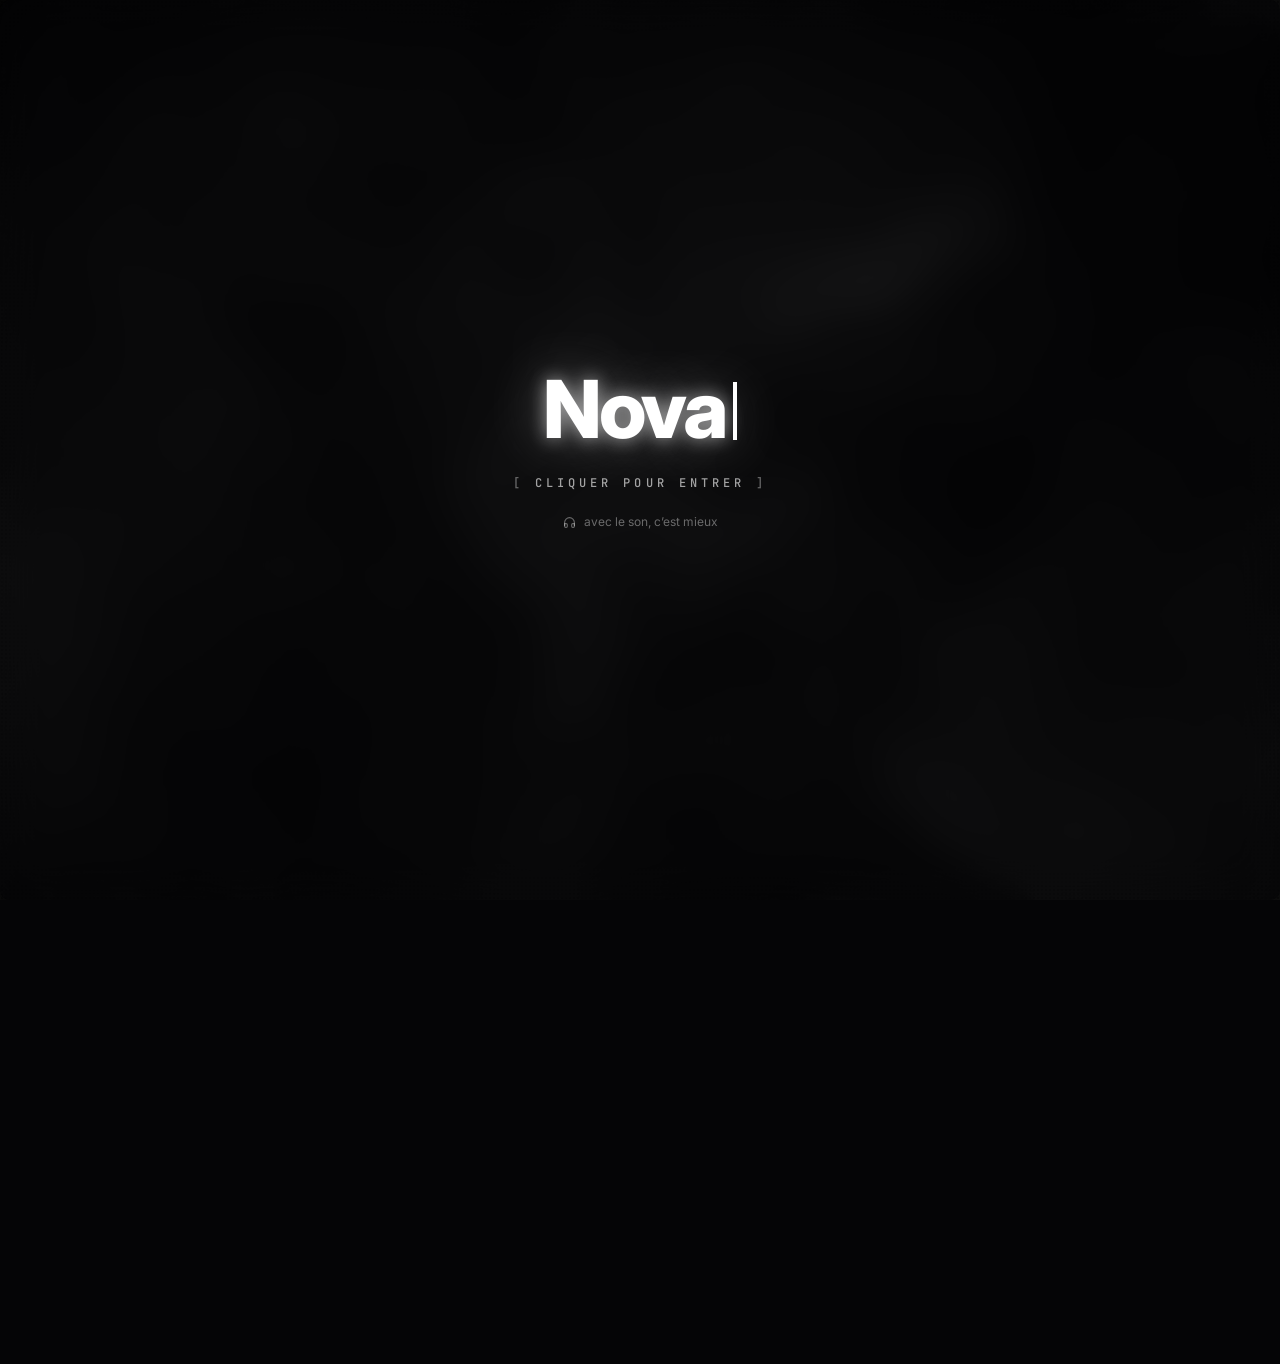
==== commit de4ad907: "Redesign as minimal stacked widgets with monochrome look and layout editor Public page: profile (ban" ====
--- a/index.html
+++ b/index.html
@@ -4,8 +4,8 @@
   <meta charset="utf-8">
   <meta name="viewport" content="width=device-width, initial-scale=1, viewport-fit=cover">
   <title>@nova</title>
-  <meta name="description" content="Nova — designer, dev & insomniaque. Tous mes liens au même endroit.">
-  <meta name="theme-color" content="#a78bfa">
+  <meta name="description" content="Nova — tous mes liens au même endroit.">
+  <meta name="theme-color" content="#09090b">
   <meta name="color-scheme" content="dark">
   <meta property="og:type" content="profile">
   <meta property="og:title" content="@nova">
@@ -14,22 +14,25 @@
   <link rel="icon" href="assets/favicon.svg" type="image/svg+xml">
   <link rel="preconnect" href="https://fonts.googleapis.com">
   <link rel="preconnect" href="https://fonts.gstatic.com" crossorigin>
-  <link rel="stylesheet" href="https://fonts.googleapis.com/css2?family=Inter:wght@400;500;600;700&family=JetBrains+Mono:wght@400;500&family=Space+Grotesk:wght@500;600;700&display=swap">
+  <link rel="stylesheet" href="https://fonts.googleapis.com/css2?family=Inter:wght@400;500;600;700;800&family=JetBrains+Mono:wght@400;500&family=Space+Grotesk:wght@500;600;700&display=swap">
   <link rel="stylesheet" href="css/style.css">
 </head>
 <body>
-  <!-- fond : shader WebGL / aurora / grille / vidéo / image -->
+  <!-- fond : shader / aurora / grille / vidéo / image -->
   <div id="bg" aria-hidden="true">
-    <video id="bg-video" muted loop playsinline preload="auto"></video>
-    <div id="bg-image"></div>
-    <canvas id="bg-gl"></canvas>
-    <div id="bg-aurora"><i></i><i></i><i></i><i></i></div>
-    <div id="bg-grid"><i class="horizon"></i><i class="floor"></i></div>
+    <div id="bg-media">
+      <video id="bg-video" muted loop playsinline preload="auto"></video>
+      <div id="bg-image"></div>
+      <canvas id="bg-gl"></canvas>
+      <div id="bg-aurora"><i></i><i></i><i></i><i></i></div>
+      <div id="bg-grid"><i class="horizon"></i><i class="floor"></i></div>
+    </div>
     <div id="bg-dim"></div>
   </div>
   <div id="decor" aria-hidden="true">
     <div class="orbs"><i></i><i></i><i></i></div>
     <div class="spotlight"></div>
+    <div class="dots"></div>
     <div class="noise"></div>
     <div class="scanlines"></div>
     <div class="vignette"></div>
@@ -43,8 +46,10 @@
   <!-- écran "cliquer pour entrer" -->
   <div id="splash"></div>
 
+  <div id="tools" aria-label="Outils"></div>
+
   <main id="stage">
-    <article id="card" class="card"></article>
+    <div id="column" class="column"></div>
   </main>
 
   <div id="overlays"></div>
--- a/css/style.css
+++ b/css/style.css
@@ -1,23 +1,23 @@
 /* ==========================================================================
-   style.css — biolink
+   style.css — biolink · widgets minimalistes
    ========================================================================== */
 @property --ang { syntax: '<angle>'; inherits: false; initial-value: 0deg; }
 
 :root {
-  --accent: #a78bfa;
-  --accent2: #ec4899;
-  --accent-rgb: 167 139 250;
-  --accent2-rgb: 236 72 153;
-  --bg: #05040b;
-  --text: #f5f5fa;
-  --muted: rgb(245 245 250 / .66);
-  --faint: rgb(245 245 250 / .42);
-  --line: rgb(255 255 255 / .08);
-  --card-op: .55;
-  --card-blur: 22px;
-  --card-radius: 28px;
+  --accent: #f4f4f5;
+  --accent2: #a1a1aa;
+  --accent-rgb: 244 244 245;
+  --accent2-rgb: 161 161 170;
+  --bg: #050506;
+  --text: #ffffff;
+  --muted: rgb(255 255 255 / .62);
+  --faint: rgb(255 255 255 / .38);
+  --line: rgb(255 255 255 / .09);
+  --card-op: .5;
+  --card-blur: 16px;
+  --card-radius: 26px;
   --font: "Inter", system-ui, -apple-system, "Segoe UI", Roboto, "Helvetica Neue", sans-serif;
-  --display: "Space Grotesk", "Inter", system-ui, sans-serif;
+  --display: "Inter", system-ui, sans-serif;
   --mono: "JetBrains Mono", ui-monospace, SFMono-Regular, Menlo, Consolas, monospace;
   --ease: cubic-bezier(.2, .8, .2, 1);
   --sx: 50vw; --sy: 50vh;
@@ -26,50 +26,34 @@
 *, *::before, *::after { box-sizing: border-box; }
 * { margin: 0; }
 html { color-scheme: dark; background: var(--bg); -webkit-text-size-adjust: 100%; overflow-x: hidden; overflow-x: clip; }
-body {
-  min-height: 100svh;
-  font-family: var(--font);
-  color: var(--text);
-  overflow-x: hidden;
-  overflow-x: clip;
-  -webkit-font-smoothing: antialiased;
-  line-height: 1.5;
-}
+body { min-height: 100svh; font-family: var(--font); color: var(--text); overflow-x: hidden; overflow-x: clip; -webkit-font-smoothing: antialiased; line-height: 1.5; }
 button { font: inherit; color: inherit; background: none; border: 0; cursor: pointer; padding: 0; }
 a { color: inherit; text-decoration: none; }
 input, textarea { font: inherit; color: inherit; }
-kbd {
-  font: 500 10.5px var(--mono);
-  padding: 2px 6px;
-  border-radius: 6px;
-  background: rgb(255 255 255 / .08);
-  border: 1px solid rgb(255 255 255 / .1);
-  color: var(--muted);
-}
-:focus-visible { outline: 2px solid var(--accent); outline-offset: 3px; border-radius: 10px; }
-::selection { background: rgb(var(--accent-rgb) / .4); }
+kbd { font: 500 10.5px var(--mono); padding: 2px 6px; border-radius: 6px; background: rgb(255 255 255 / .08); border: 1px solid rgb(255 255 255 / .1); color: var(--muted); }
+:focus-visible { outline: 2px solid #fff; outline-offset: 3px; border-radius: 10px; }
+::selection { background: rgb(255 255 255 / .25); }
 [hidden] { display: none !important; }
 .ico { flex: none; display: block; }
 
 /* ------------------------------------------------------------ fond */
 #bg { position: fixed; inset: 0; z-index: -2; overflow: hidden; background: var(--bg); }
-#bg::before {
-  content: "";
-  position: absolute;
-  inset: -25%;
+#bg-media { position: absolute; inset: 0; }
+#bg-media::before {
+  content: ""; position: absolute; inset: -25%;
   background:
-    radial-gradient(40% 40% at 25% 30%, rgb(var(--accent-rgb) / .38), transparent 70%),
-    radial-gradient(45% 45% at 78% 72%, rgb(var(--accent2-rgb) / .32), transparent 70%),
-    radial-gradient(30% 30% at 70% 20%, rgb(var(--accent-rgb) / .2), transparent 70%);
+    radial-gradient(40% 40% at 25% 30%, rgb(var(--accent-rgb) / .22), transparent 70%),
+    radial-gradient(45% 45% at 78% 72%, rgb(var(--accent2-rgb) / .2), transparent 70%);
   filter: blur(30px);
   animation: drift 26s ease-in-out infinite alternate;
 }
 @keyframes drift { to { transform: translate(6%, -4%) rotate(8deg) scale(1.1); } }
+#bg.mono #bg-media { filter: grayscale(1); }
 #bg-gl, #bg-video, #bg-image, #bg-aurora, #bg-grid { position: absolute; inset: 0; width: 100%; height: 100%; display: none; filter: blur(var(--bgblur, 0px)); }
 #bg[data-type="shader"]:not(.no-gl) #bg-gl { display: block; }
 #bg[data-type="video"] #bg-video { display: block; object-fit: cover; transform: scale(1.04); }
 #bg[data-type="image"] #bg-image { display: block; background-size: cover; background-position: center; transform: scale(1.04); }
-#bg-dim { position: absolute; inset: 0; background: rgb(0 0 0 / var(--dim, .25)); }
+#bg-dim { position: absolute; inset: 0; background: rgb(0 0 0 / var(--dim, .35)); }
 
 /* aurora : quatre voiles elliptiques flous qui ondulent (CSS pur) */
 #bg[data-type="aurora"] #bg-aurora { display: block; overflow: hidden; }
@@ -87,16 +71,13 @@
   50%  { transform: translate(10%, 12%) rotate(10deg) scaleX(.9); }
   100% { transform: translate(20%, -10%) rotate(28deg) scaleX(1.2); }
 }
-
-/* grille rétro synthwave : horizon lumineux + sol en perspective qui défile */
+/* grille rétro synthwave */
 #bg[data-type="grid"] #bg-grid { display: block; perspective: 480px; overflow: hidden; background: radial-gradient(60% 50% at 50% 42%, rgb(var(--accent2-rgb) / .35), transparent 70%), var(--bg); }
 #bg-grid .horizon { position: absolute; left: 0; right: 0; top: 46%; height: 2px; background: linear-gradient(90deg, transparent, var(--accent), var(--accent2), transparent); box-shadow: 0 0 30px 6px rgb(var(--accent-rgb) / .5); }
 #bg-grid .floor {
   position: absolute; left: -50%; right: -50%; top: 46%; bottom: -30%;
   transform-origin: top center; transform: rotateX(62deg);
-  background-image:
-    linear-gradient(rgb(var(--accent-rgb) / .55) 2px, transparent 2px),
-    linear-gradient(90deg, rgb(var(--accent2-rgb) / .55) 2px, transparent 2px);
+  background-image: linear-gradient(rgb(var(--accent-rgb) / .55) 2px, transparent 2px), linear-gradient(90deg, rgb(var(--accent2-rgb) / .55) 2px, transparent 2px);
   background-size: 100% 64px, 64px 100%;
   animation: gridScroll 2.4s linear infinite;
   -webkit-mask-image: linear-gradient(to bottom, transparent, #000 15%, #000 85%, transparent);
@@ -114,15 +95,17 @@
 #decor > * { position: absolute; inset: 0; display: none; }
 .decor-orbs #decor .orbs { display: block; }
 #decor .orbs i {
-  position: absolute; width: 38vmin; height: 38vmin; border-radius: 50%; filter: blur(50px); opacity: .5; mix-blend-mode: screen;
-  background: radial-gradient(circle at 35% 35%, rgb(var(--accent-rgb) / .9), rgb(var(--accent2-rgb) / .35) 60%, transparent 72%);
+  position: absolute; width: 38vmin; height: 38vmin; border-radius: 50%; filter: blur(50px); opacity: .45; mix-blend-mode: screen;
+  background: radial-gradient(circle at 35% 35%, rgb(var(--accent-rgb) / .8), rgb(var(--accent2-rgb) / .3) 60%, transparent 72%);
   animation: orbFloat 22s ease-in-out infinite alternate;
 }
 #decor .orbs i:nth-child(1) { left: 8%; top: 12%; }
-#decor .orbs i:nth-child(2) { right: 6%; bottom: 10%; width: 46vmin; height: 46vmin; animation-duration: 27s; animation-delay: -9s; background: radial-gradient(circle at 60% 40%, rgb(var(--accent2-rgb) / .9), rgb(var(--accent-rgb) / .35) 60%, transparent 72%); }
-#decor .orbs i:nth-child(3) { left: 55%; top: -8%; width: 26vmin; height: 26vmin; animation-duration: 19s; animation-delay: -4s; opacity: .35; }
+#decor .orbs i:nth-child(2) { right: 6%; bottom: 10%; width: 46vmin; height: 46vmin; animation-duration: 27s; animation-delay: -9s; }
+#decor .orbs i:nth-child(3) { left: 55%; top: -8%; width: 26vmin; height: 26vmin; animation-duration: 19s; animation-delay: -4s; opacity: .3; }
 @keyframes orbFloat { 0% { transform: translate(0, 0) scale(1); } 50% { transform: translate(6vw, -5vh) scale(1.12); } 100% { transform: translate(-4vw, 6vh) scale(.95); } }
-.fx-spotlight #decor .spotlight { display: block; background: radial-gradient(520px circle at var(--sx) var(--sy), rgb(var(--accent-rgb) / .13), transparent 60%); }
+.fx-spotlight #decor .spotlight { display: block; background: radial-gradient(520px circle at var(--sx) var(--sy), rgb(var(--accent-rgb) / .09), transparent 60%); }
+/* trame de points façon halftone */
+.decor-dots #decor .dots { display: block; background-image: radial-gradient(rgb(0 0 0 / .55) 1px, transparent 1.4px); background-size: 4px 4px; opacity: .7; }
 .decor-noise #decor .noise {
   display: block; opacity: .07; mix-blend-mode: overlay;
   background-image: url("data:image/svg+xml;utf8,<svg xmlns='http://www.w3.org/2000/svg' width='220' height='220'><filter id='n'><feTurbulence type='fractalNoise' baseFrequency='.85' numOctaves='3' stitchTiles='stitch'/><feColorMatrix values='0 0 0 0 1 0 0 0 0 1 0 0 0 0 1 0 0 0 1 0'/></filter><rect width='100%' height='100%' filter='url(%23n)'/></svg>");
@@ -131,15 +114,10 @@
 }
 @keyframes grain { 0% { background-position: 0 0; } 25% { background-position: 60px -40px; } 50% { background-position: -30px 70px; } 75% { background-position: 80px 30px; } 100% { background-position: 0 0; } }
 .decor-scanlines #decor .scanlines { display: block; background: repeating-linear-gradient(0deg, rgb(0 0 0 / .18) 0 1px, transparent 1px 3px); mix-blend-mode: multiply; }
-.decor-vignette #decor .vignette { display: block; background: radial-gradient(ellipse at center, transparent 45%, rgb(0 0 0 / .55) 100%); }
-
-/* ripple */
+.decor-vignette #decor .vignette { display: block; background: radial-gradient(ellipse at center, transparent 40%, rgb(0 0 0 / .6) 100%); }
+
 #ripples { position: fixed; inset: 0; z-index: 195; pointer-events: none; }
-.ripple {
-  position: absolute; width: 12px; height: 12px; margin: -6px; border-radius: 50%;
-  border: 1.5px solid rgb(var(--accent-rgb) / .9); box-shadow: 0 0 18px rgb(var(--accent-rgb) / .5);
-  animation: ripple .85s var(--ease) forwards;
-}
+.ripple { position: absolute; width: 12px; height: 12px; margin: -6px; border-radius: 50%; border: 1.5px solid rgb(255 255 255 / .8); animation: ripple .85s var(--ease) forwards; }
 @keyframes ripple { to { transform: scale(14); opacity: 0; border-width: .5px; } }
 
 /* ---------------------------------------------------------- curseur */
@@ -149,373 +127,259 @@
 #cursor i { position: fixed; left: 0; top: 0; border-radius: 50%; transition: opacity .3s; opacity: 0; }
 #cursor.on i { opacity: 1; }
 .c-dot { width: 7px; height: 7px; margin: -3.5px; background: #fff; transform: translate(var(--x, -100px), var(--y, -100px)); mix-blend-mode: difference; }
-.c-ring {
-  width: 38px; height: 38px; margin: -19px;
-  border: 1.5px solid rgb(255 255 255 / .5);
-  transform: translate(var(--rx, -100px), var(--ry, -100px));
-  transition: width .25s var(--ease), height .25s var(--ease), margin .25s var(--ease), background .25s, border-color .25s, opacity .3s !important;
-}
-#cursor.hover .c-ring { width: 58px; height: 58px; margin: -29px; background: rgb(var(--accent-rgb) / .14); border-color: var(--accent); }
-#cursor.down .c-ring { width: 26px; height: 26px; margin: -13px; border-color: var(--accent2); }
+.c-ring { width: 38px; height: 38px; margin: -19px; border: 1.5px solid rgb(255 255 255 / .5); transform: translate(var(--rx, -100px), var(--ry, -100px)); transition: width .25s var(--ease), height .25s var(--ease), margin .25s var(--ease), background .25s, border-color .25s, opacity .3s !important; }
+#cursor.hover .c-ring { width: 58px; height: 58px; margin: -29px; background: rgb(255 255 255 / .1); border-color: #fff; }
+#cursor.down .c-ring { width: 26px; height: 26px; margin: -13px; }
 
 /* ------------------------------------------------- écran d'entrée */
 #splash {
   position: fixed; inset: 0; z-index: 100; display: grid; place-items: center; padding: 24px;
-  background: rgb(4 3 10 / .5);
-  -webkit-backdrop-filter: blur(22px) saturate(1.3);
-  backdrop-filter: blur(22px) saturate(1.3);
-  cursor: pointer;
+  background: rgb(5 5 6 / .55); -webkit-backdrop-filter: blur(24px); backdrop-filter: blur(24px);
+  cursor: pointer; outline: none;
   transition: opacity .8s ease, backdrop-filter .8s ease, -webkit-backdrop-filter .8s ease;
-  outline: none;
 }
 #splash.leaving { opacity: 0; -webkit-backdrop-filter: blur(0); backdrop-filter: blur(0); pointer-events: none; }
-#splash .splash-inner { transition: transform .9s cubic-bezier(.7, 0, .2, 1), opacity .6s ease; }
-#splash.leaving .splash-inner { transform: scale(1.12); opacity: 0; }
-.splash-inner { display: flex; flex-direction: column; align-items: center; gap: 26px; text-align: center; }
-.splash-orb {
-  width: 76px; height: 76px; border-radius: 50%;
-  background: radial-gradient(circle at 35% 30%, #fff, var(--accent) 38%, var(--accent2) 80%);
-  box-shadow: 0 0 60px rgb(var(--accent-rgb) / .6), 0 0 140px rgb(var(--accent2-rgb) / .35);
-  animation: orb 3.4s ease-in-out infinite;
-}
-@keyframes orb { 50% { transform: translateY(-8px) scale(1.06); box-shadow: 0 0 80px rgb(var(--accent-rgb) / .75), 0 0 180px rgb(var(--accent2-rgb) / .45); } }
-.splash-name {
-  font: 700 clamp(44px, 12vw, 84px)/1 var(--display);
-  letter-spacing: -.035em;
-  min-height: 1.05em;
-  background: linear-gradient(100deg, #fff, rgb(var(--accent-rgb)) 55%, rgb(var(--accent2-rgb)));
-  -webkit-background-clip: text; background-clip: text; color: transparent;
-}
-.splash-name::after { content: ""; display: inline-block; width: 4px; height: .72em; margin-left: 8px; background: var(--accent); vertical-align: -.02em; animation: blink 1s steps(1) infinite; }
-.splash-cta { font: 500 12.5px var(--mono); letter-spacing: .34em; text-transform: uppercase; color: var(--muted); animation: breathe 2.6s ease-in-out infinite; }
-.splash-cta::before { content: "[ "; color: var(--accent); }
-.splash-cta::after { content: " ]"; color: var(--accent2); }
+.splash-inner { display: flex; flex-direction: column; align-items: center; gap: 22px; text-align: center; transition: transform .9s cubic-bezier(.7, 0, .2, 1), opacity .6s ease; }
+#splash.leaving .splash-inner { transform: scale(1.1); opacity: 0; }
+.splash-name { font: 800 clamp(44px, 11vw, 80px)/1 var(--display); letter-spacing: -.04em; min-height: 1.05em; color: #fff; text-shadow: 0 0 18px rgb(255 255 255 / .6), 0 0 60px rgb(var(--accent-rgb) / .4); }
+.splash-name::after { content: ""; display: inline-block; width: 4px; height: .72em; margin-left: 8px; background: #fff; vertical-align: -.02em; animation: blink 1s steps(1) infinite; }
+.splash-cta { font: 500 12px var(--mono); letter-spacing: .34em; text-transform: uppercase; color: var(--muted); animation: breathe 2.6s ease-in-out infinite; }
+.splash-cta::before { content: "[ "; color: var(--faint); } .splash-cta::after { content: " ]"; color: var(--faint); }
 @keyframes breathe { 50% { opacity: .35; } }
 .splash-hint { display: flex; align-items: center; gap: 8px; font-size: 12px; color: var(--faint); }
 @keyframes blink { 50% { opacity: 0; } }
 
-/* ------------------------------------------------------------ carte */
-#stage { position: relative; z-index: 1; min-height: 100svh; display: grid; place-items: center; padding: clamp(18px, 4vw, 48px) 14px; perspective: 1200px; }
-.card {
-  position: relative;
-  width: min(100%, 480px);
-  display: flex; flex-direction: column; gap: 18px;
-  padding: 30px 24px 18px;
-  border-radius: var(--card-radius);
-  background: rgb(10 9 16 / var(--card-op));
-  -webkit-backdrop-filter: blur(var(--card-blur)) saturate(1.5);
-  backdrop-filter: blur(var(--card-blur)) saturate(1.5);
+/* ----------------------------------------------------------- outils */
+#tools {
+  position: fixed; top: 12px; right: 12px; z-index: 60; display: flex; gap: 2px; padding: 4px; border-radius: 999px;
+  background: rgb(8 8 10 / .5); -webkit-backdrop-filter: blur(12px); backdrop-filter: blur(12px); border: 1px solid var(--line);
+  opacity: 0; transform: translateY(-6px); transition: opacity .5s .6s, transform .5s .6s var(--ease);
+}
+body.entered #tools { opacity: 1; transform: none; }
+.tool { width: 32px; height: 32px; border-radius: 50%; display: grid; place-items: center; color: var(--faint); transition: color .2s, background .2s; }
+.tool:hover { color: #fff; background: rgb(255 255 255 / .1); }
+
+/* ---------------------------------------------------------- colonne */
+#stage { position: relative; z-index: 1; min-height: 100svh; display: grid; place-items: center; padding: clamp(16px, 4vw, 44px) 12px; perspective: 1400px; }
+.column { width: min(100%, 520px); display: flex; flex-direction: column; gap: 12px; will-change: transform; --bass: 0; }
+body:not(.entered) .column { opacity: 0; pointer-events: none; }
+body.entered .column { animation: colIn .9s var(--ease) both; }
+@keyframes colIn { from { opacity: 0; translate: 0 22px; scale: .97; } to { opacity: 1; translate: 0 0; scale: 1; } }
+.reveal { opacity: 0; }
+body.entered .reveal { animation: rise .8s var(--ease) both; animation-delay: calc(var(--i, 0) * 70ms + 120ms); }
+@keyframes rise { from { opacity: 0; transform: translateY(14px); filter: blur(6px); } to { opacity: 1; transform: none; filter: none; } }
+body.entered .column.rebuilt .reveal { animation: none; opacity: 1; }
+
+/* ----------------------------------------------------------- widget */
+.widget {
+  position: relative; border-radius: var(--card-radius); padding: 22px;
+  background: rgb(8 8 10 / var(--card-op));
+  -webkit-backdrop-filter: blur(var(--card-blur)) saturate(1.2); backdrop-filter: blur(var(--card-blur)) saturate(1.2);
   border: 1px solid var(--line);
-  box-shadow: 0 40px 90px -30px rgb(0 0 0 / .8), 0 0 0 1px rgb(0 0 0 / .35), inset 0 1px 0 rgb(255 255 255 / .06);
-  will-change: transform;
-  --mx: 50%; --my: 0%; --bass: 0;
-  overflow: visible;
-}
-/* styles de carte */
-html[data-card="solid"] .card { background: #0e0c17; -webkit-backdrop-filter: none; backdrop-filter: none; border-color: rgb(255 255 255 / .1); }
-html[data-card="outline"] .card { background: rgb(10 9 16 / calc(var(--card-op) * .5)); border: 1px solid rgb(var(--accent-rgb) / .45); box-shadow: 0 30px 80px -30px rgb(0 0 0 / .8), inset 0 0 0 1px rgb(var(--accent-rgb) / .1); }
-html[data-card="neon"] .card { border: 1px solid rgb(var(--accent-rgb) / .8); box-shadow: 0 0 0 1px rgb(var(--accent-rgb) / .3), 0 0 32px rgb(var(--accent-rgb) / .45), 0 0 90px rgb(var(--accent2-rgb) / .25), 0 40px 90px -30px rgb(0 0 0 / .8), inset 0 0 40px rgb(var(--accent-rgb) / .06); animation: neonBreath 3.2s ease-in-out infinite; }
-@keyframes neonBreath { 50% { box-shadow: 0 0 0 1px rgb(var(--accent-rgb) / .5), 0 0 48px rgb(var(--accent-rgb) / .6), 0 0 120px rgb(var(--accent2-rgb) / .35), 0 40px 90px -30px rgb(0 0 0 / .8), inset 0 0 50px rgb(var(--accent-rgb) / .1); } }
-
-/* bordures : projecteur qui suit la souris / anneau dégradé animé / aucune */
-.card::before {
-  content: ""; position: absolute; inset: 0; border-radius: inherit; padding: 1.5px; pointer-events: none;
-  -webkit-mask: linear-gradient(#000 0 0) content-box, linear-gradient(#000 0 0);
-  -webkit-mask-composite: xor; mask-composite: exclude;
-  opacity: .9;
-}
-html[data-border="spotlight"] .card::before { background: radial-gradient(420px circle at var(--mx) var(--my), var(--accent), rgb(var(--accent2-rgb) / .55) 35%, transparent 62%); }
-html[data-border="gradient"] .card::before { background: conic-gradient(from var(--ang), var(--accent), var(--accent2), transparent 40%, transparent 60%, var(--accent)); animation: ang 6s linear infinite; }
-html[data-border="none"] .card::before { display: none; }
-.card::after {
-  content: ""; position: absolute; inset: 0; border-radius: inherit; pointer-events: none;
-  background: radial-gradient(520px circle at var(--mx) var(--my), rgb(255 255 255 / .07), transparent 45%);
-}
-html[data-card="solid"] .card::after { display: none; }
-html.rave .card { box-shadow: 0 0 0 1px var(--accent), 0 0 80px rgb(var(--accent-rgb) / .4), 0 40px 90px -30px rgb(0 0 0 / .8); }
-
-body:not(.entered) .card { opacity: 0; pointer-events: none; }
-body.entered .card { animation: cardIn 1s var(--ease) both; }
-@keyframes cardIn { from { opacity: 0; translate: 0 30px; scale: .95; filter: blur(14px); } to { opacity: 1; translate: 0 0; scale: 1; filter: blur(0); } }
-.reveal { opacity: 0; }
-body.entered .reveal { animation: rise .85s var(--ease) both; animation-delay: calc(var(--i, 0) * 75ms + 160ms); }
-@keyframes rise { from { opacity: 0; transform: translateY(18px) scale(.985); filter: blur(8px); } to { opacity: 1; transform: none; filter: none; } }
-/* reconstruction (aperçu du dashboard) : pas de ré-animation */
-body.entered .card.rebuilt .reveal { animation: none; opacity: 1; }
-
-.card-tools { position: absolute; top: 14px; right: 14px; display: flex; gap: 6px; z-index: 3; }
-.tool {
-  width: 32px; height: 32px; border-radius: 10px; display: grid; place-items: center;
-  color: var(--faint); background: rgb(12 11 18 / .55); border: 1px solid transparent;
-  -webkit-backdrop-filter: blur(8px); backdrop-filter: blur(8px);
-  transition: color .2s, background .2s, border-color .2s;
-}
-.tool:hover { color: var(--text); background: rgb(255 255 255 / .12); border-color: var(--line); }
-
-/* bannière */
-.banner {
-  position: relative; margin: -30px -24px 0; height: 132px; border-radius: var(--card-radius) var(--card-radius) 0 0; overflow: hidden;
-  background-size: cover; background-position: center;
-}
-.banner.gradient { background: linear-gradient(120deg, rgb(var(--accent-rgb) / .9), rgb(var(--accent2-rgb) / .85) 60%, rgb(var(--accent-rgb) / .6)); background-size: 200% 200%; animation: bannerShift 12s ease-in-out infinite alternate; }
-.banner.gradient::before { content: ""; position: absolute; inset: 0; background: radial-gradient(60% 120% at 20% 0%, rgb(255 255 255 / .35), transparent 60%), radial-gradient(40% 80% at 90% 100%, rgb(0 0 0 / .35), transparent 60%); }
-.banner::after { content: ""; position: absolute; inset: 0; background: linear-gradient(to bottom, transparent 40%, rgb(10 9 16 / .85)); }
+  box-shadow: 0 24px 60px -32px rgb(0 0 0 / .85), inset 0 1px 0 rgb(255 255 255 / .05);
+  --mx: 50%; --my: 0%;
+}
+html[data-card="solid"] .widget { background: #0c0c0f; -webkit-backdrop-filter: none; backdrop-filter: none; border-color: rgb(255 255 255 / .1); }
+html[data-card="outline"] .widget { background: rgb(8 8 10 / calc(var(--card-op) * .5)); border-color: rgb(var(--accent-rgb) / .4); }
+html[data-card="neon"] .widget { border-color: rgb(var(--accent-rgb) / .7); box-shadow: 0 0 0 1px rgb(var(--accent-rgb) / .25), 0 0 28px rgb(var(--accent-rgb) / .35), 0 0 70px rgb(var(--accent2-rgb) / .2), 0 24px 60px -32px rgb(0 0 0 / .85); }
+.widget::before {
+  content: ""; position: absolute; inset: 0; border-radius: inherit; padding: 1.5px; pointer-events: none; opacity: .9;
+  -webkit-mask: linear-gradient(#000 0 0) content-box, linear-gradient(#000 0 0); -webkit-mask-composite: xor; mask-composite: exclude;
+  display: none;
+}
+html[data-border="spotlight"] .widget::before { display: block; background: radial-gradient(380px circle at var(--mx) var(--my), rgb(var(--accent-rgb) / .9), rgb(var(--accent2-rgb) / .4) 35%, transparent 62%); }
+html[data-border="gradient"] .widget::before { display: block; background: conic-gradient(from var(--ang), var(--accent), var(--accent2), transparent 40%, transparent 60%, var(--accent)); animation: ang 6s linear infinite; }
+@keyframes ang { to { --ang: 360deg; } }
+html.rave .widget { border-color: var(--accent); box-shadow: 0 0 40px rgb(var(--accent-rgb) / .3); }
+
+/* ----------------------------------------------------------- profil */
+.w-profile { display: flex; flex-direction: column; align-items: center; text-align: center; gap: 10px; padding-top: 28px; padding-bottom: 26px; }
+.banner { position: relative; width: calc(100% + 44px); margin: -28px -22px 0; height: 150px; border-radius: var(--card-radius) var(--card-radius) 0 0; overflow: hidden; background-size: cover; background-position: center; }
+.banner.gradient { background: linear-gradient(120deg, rgb(var(--accent-rgb) / .55), rgb(var(--accent2-rgb) / .45) 60%, rgb(var(--accent-rgb) / .25)); background-size: 200% 200%; animation: bannerShift 14s ease-in-out infinite alternate; }
+.banner.gradient::before { content: ""; position: absolute; inset: 0; background: radial-gradient(70% 140% at 20% 0%, rgb(255 255 255 / .22), transparent 60%), radial-gradient(40% 80% at 90% 100%, rgb(0 0 0 / .4), transparent 60%); }
+.banner::after { content: ""; position: absolute; inset: 0; background: linear-gradient(to bottom, transparent 50%, rgb(8 8 10 / .9)); }
 @keyframes bannerShift { to { background-position: 100% 50%; } }
-.card.has-banner .profile { margin-top: -66px; }
-.card.has-banner .card-tools .tool { background: rgb(0 0 0 / .35); }
-
-/* ----------------------------------------------------------- profil */
-.profile { display: flex; flex-direction: column; align-items: center; text-align: center; gap: 14px; position: relative; z-index: 1; }
-.avatar { position: relative; width: 116px; height: 116px; --shape: 50%; }
+.w-profile.has-banner .avatar { margin-top: -64px; }
+.avatar { position: relative; width: 120px; height: 120px; --shape: 50%; z-index: 1; }
 html[data-avatar="rounded"] .avatar { --shape: 30%; }
 html[data-avatar="hexagon"] .avatar { --shape: 0; }
-.avatar .ring {
-  position: absolute; inset: -4px; border-radius: var(--shape);
-  background: conic-gradient(from var(--ang), var(--accent), var(--accent2), var(--accent));
-  animation: ang 5s linear infinite;
-  box-shadow: 0 0 calc(16px + var(--bass) * 40px) rgb(var(--accent-rgb) / calc(.3 + var(--bass) * .55));
-}
+.avatar .ring { position: absolute; inset: -4px; border-radius: var(--shape); background: conic-gradient(from var(--ang), var(--accent), var(--accent2), var(--accent)); animation: ang 5s linear infinite; box-shadow: 0 0 calc(12px + var(--bass) * 36px) rgb(var(--accent-rgb) / calc(.25 + var(--bass) * .5)); }
 html[data-ring="pulse"] .avatar .ring { background: var(--accent); animation: ringPulse 2.4s ease-out infinite; }
-@keyframes ringPulse { 0% { box-shadow: 0 0 0 0 rgb(var(--accent-rgb) / .7); } 100% { box-shadow: 0 0 0 18px rgb(var(--accent-rgb) / 0); } }
+@keyframes ringPulse { 0% { box-shadow: 0 0 0 0 rgb(var(--accent-rgb) / .6); } 100% { box-shadow: 0 0 0 18px rgb(var(--accent-rgb) / 0); } }
 html[data-ring="none"] .avatar .ring { display: none; }
 html[data-avatar="hexagon"] .avatar .ring, html[data-avatar="hexagon"] .avatar .frame { clip-path: polygon(50% 0, 93% 25%, 93% 75%, 50% 100%, 7% 75%, 7% 25%); }
-html[data-avatar="hexagon"] .avatar .ring { inset: -5px; }
-html.rave .avatar .ring { animation-duration: 1.4s; }
-@keyframes ang { to { --ang: 360deg; } }
-.avatar .frame { position: absolute; inset: 0; border-radius: var(--shape); overflow: hidden; background: #0b0a12; padding: 4px; display: block; }
-html[data-avatar="hexagon"] .avatar .frame { padding: 0; }
-.avatar img {
-  position: relative; width: 100%; height: 100%; border-radius: var(--shape); object-fit: cover; display: block;
-  background: #0b0a12; user-select: none;
-  transform: scale(calc(1 + var(--bass) * .025));
-}
+.avatar .frame { position: absolute; inset: 0; border-radius: var(--shape); overflow: hidden; background: #0b0b0e; padding: 3px; display: block; box-shadow: 0 10px 30px -10px rgb(0 0 0 / .8); }
+html[data-ring="none"] .avatar .frame { padding: 0; box-shadow: 0 0 0 3px rgb(8 8 10 / .6), 0 10px 30px -10px rgb(0 0 0 / .8); }
+html[data-avatar="hexagon"] .avatar .frame { padding: 0; box-shadow: none; }
+.avatar img { width: 100%; height: 100%; border-radius: var(--shape); object-fit: cover; display: block; background: #0b0b0e; user-select: none; transform: scale(calc(1 + var(--bass) * .02)); }
 html[data-avatar="hexagon"] .avatar img { clip-path: polygon(50% 0, 93% 25%, 93% 75%, 50% 100%, 7% 75%, 7% 25%); border-radius: 0; }
-.status {
-  position: absolute; right: 2px; bottom: 4px; width: 24px; height: 24px; border-radius: 50%;
-  border: 4px solid #0b0a12; background: #80848e; z-index: 2; transition: background .3s;
-}
-.status[data-status="online"] { background: #23a55a; }
-.status[data-status="idle"] { background: #f0b232; }
-.status[data-status="dnd"] { background: #f23f43; }
+.status { position: absolute; right: 4px; bottom: 6px; width: 22px; height: 22px; border-radius: 50%; border: 4px solid #0b0b0e; background: #80848e; z-index: 2; transition: background .3s; }
+.status[data-status="online"], .dc-status[data-status="online"] { background: #23a55a; }
+.status[data-status="idle"], .dc-status[data-status="idle"] { background: #f0b232; }
+.status[data-status="dnd"], .dc-status[data-status="dnd"] { background: #f23f43; }
 .status[data-status="none"] { display: none; }
-.identity { display: flex; flex-direction: column; align-items: center; gap: 8px; }
-.name {
-  display: flex; align-items: center; justify-content: center; gap: 8px;
-  font: 700 clamp(30px, 7vw, 38px)/1.1 var(--display); letter-spacing: -.025em;
-}
+
+.name { display: flex; align-items: center; justify-content: center; gap: 8px; margin-top: 4px; font: 800 clamp(30px, 7.5vw, 38px)/1.1 var(--display); letter-spacing: -.03em; }
 .name-text { color: #fff; }
-html[data-name="shimmer"] .name-text {
-  background: linear-gradient(100deg, #fff 20%, rgb(var(--accent-rgb)) 42%, rgb(var(--accent2-rgb)) 58%, #fff 80%);
-  background-size: 260% 100%;
-  -webkit-background-clip: text; background-clip: text; color: transparent;
-  animation: shimmer 8s linear infinite;
-}
-html[data-name="rainbow"] .name-text {
-  background: linear-gradient(90deg, #ff6b6b, #ffd93d, #6bcb77, #4d96ff, #c77dff, #ff6b6b);
-  background-size: 300% 100%;
-  -webkit-background-clip: text; background-clip: text; color: transparent;
-  animation: shimmer 6s linear infinite;
-}
-html[data-name="neon"] .name-text {
-  color: #fff;
-  text-shadow: 0 0 6px #fff, 0 0 14px rgb(var(--accent-rgb) / .9), 0 0 32px rgb(var(--accent-rgb) / .8), 0 0 64px rgb(var(--accent2-rgb) / .6);
-  animation: neonFlicker 7s linear infinite;
-}
-@keyframes neonFlicker { 0%, 18%, 22%, 25%, 53%, 57%, 100% { opacity: 1; } 20%, 24%, 55% { opacity: .78; } }
+html[data-name="neon"] .name-text { text-shadow: 0 0 8px rgb(255 255 255 / .85), 0 0 22px rgb(var(--accent-rgb) / .7), 0 0 48px rgb(var(--accent2-rgb) / .35); }
+html[data-name="shimmer"] .name-text { background: linear-gradient(100deg, #fff 20%, rgb(var(--accent-rgb)) 42%, rgb(var(--accent2-rgb)) 58%, #fff 80%); background-size: 260% 100%; -webkit-background-clip: text; background-clip: text; color: transparent; animation: shimmer 8s linear infinite; }
+html[data-name="rainbow"] .name-text { background: linear-gradient(90deg, #ff6b6b, #ffd93d, #6bcb77, #4d96ff, #c77dff, #ff6b6b); background-size: 300% 100%; -webkit-background-clip: text; background-clip: text; color: transparent; animation: shimmer 6s linear infinite; }
+@keyframes shimmer { to { background-position: -260% 0; } }
 html.rave .name-text { animation-duration: 2.5s; }
-@keyframes shimmer { to { background-position: -260% 0; } }
-html:not(.no-glitch) .name-text.glitching,
-html:not(.no-glitch) .name:hover .name-text { animation: shimmer 8s linear infinite, glitch .52s steps(1) 1; }
-html:not(.no-glitch)[data-name="plain"] .name-text.glitching, html:not(.no-glitch)[data-name="neon"] .name-text.glitching { animation: glitch .52s steps(1) 1; }
+html:not(.no-glitch) .name-text.glitching { animation: glitch .52s steps(1) 1; }
 @keyframes glitch {
   0%   { text-shadow: 3px 0 rgb(var(--accent2-rgb)), -3px 0 rgb(var(--accent-rgb)); transform: translate(-2px, 0) skewX(-6deg); }
-  18%  { text-shadow: -3px 0 rgb(var(--accent2-rgb)), 3px 0 rgb(var(--accent-rgb)); transform: translate(2px, 1px) skewX(4deg); }
-  36%  { text-shadow: 2px 1px rgb(var(--accent-rgb)), -2px -1px rgb(var(--accent2-rgb)); transform: translate(0, -1px); }
-  54%  { text-shadow: -4px 0 rgb(var(--accent2-rgb)), 4px 0 rgb(var(--accent-rgb)); transform: translate(3px, 0) skewX(8deg); }
+  36%  { text-shadow: -3px 0 rgb(var(--accent2-rgb)), 3px 0 rgb(var(--accent-rgb)); transform: translate(2px, 1px) skewX(4deg); }
   72%  { text-shadow: 2px 0 rgb(var(--accent-rgb)), -2px 0 rgb(var(--accent2-rgb)); transform: translate(-1px, 0); }
   100% { text-shadow: none; transform: none; }
 }
-.verified { color: var(--accent); display: grid; filter: drop-shadow(0 0 8px rgb(var(--accent-rgb) / .8)); }
-.badges { display: flex; justify-content: center; flex-wrap: wrap; gap: 6px; }
-.badge {
-  width: 30px; height: 30px; border-radius: 10px; display: grid; place-items: center; color: var(--accent);
-  background: rgb(var(--accent-rgb) / .12); border: 1px solid rgb(var(--accent-rgb) / .22);
-  transition: transform .2s var(--ease), background .2s;
-}
-.badge:hover { transform: translateY(-3px) scale(1.08); background: rgb(var(--accent-rgb) / .25); }
-.handle { font: 500 13px var(--mono); color: var(--faint); letter-spacing: .02em; }
-.bio { text-align: center; min-height: 1.7em; font: 400 14px/1.7 var(--mono); color: var(--muted); }
-.caret { display: inline-block; width: 2px; height: 1.1em; margin-left: 3px; vertical-align: -3px; background: var(--accent); animation: blink 1s steps(1) infinite; }
-.custom-status {
-  align-self: center; margin-top: -8px; padding: 5px 12px; border-radius: 999px; font-size: 12.5px; color: var(--muted);
-  background: rgb(255 255 255 / .05); border: 1px solid var(--line);
-}
-.meta { display: flex; flex-wrap: wrap; justify-content: center; gap: 8px; }
-.chip {
-  position: relative; display: inline-flex; align-items: center; gap: 6px; padding: 6px 11px; border-radius: 999px;
-  font-size: 12.5px; color: var(--muted); font-variant-numeric: tabular-nums;
-  background: rgb(255 255 255 / .05); border: 1px solid var(--line);
-}
-.chip .ico { color: var(--accent); }
-
-/* --------------------------------------------------------- présence */
-.presence {
-  display: flex; align-items: center; gap: 13px; padding: 12px; border-radius: 18px;
-  background: rgb(255 255 255 / .05); border: 1px solid var(--line);
-}
-.pr-art {
-  position: relative; flex: none; width: 58px; height: 58px; border-radius: 13px; overflow: hidden; display: grid; place-items: center; color: #fff;
-  background: linear-gradient(135deg, rgb(var(--accent-rgb) / .45), rgb(var(--accent2-rgb) / .45));
-}
-.pr-art img { position: absolute; inset: 0; width: 100%; height: 100%; object-fit: cover; }
-.pr-body { min-width: 0; flex: 1; display: flex; flex-direction: column; gap: 1px; }
-.pr-kicker { display: flex; align-items: center; font: 600 10.5px var(--mono); letter-spacing: .08em; text-transform: uppercase; color: var(--accent); }
-.pr-title { font-weight: 600; font-size: 14.5px; white-space: nowrap; overflow: hidden; text-overflow: ellipsis; }
-.pr-sub, .pr-time { font-size: 12.5px; color: var(--muted); white-space: nowrap; overflow: hidden; text-overflow: ellipsis; }
-.pr-time { color: var(--faint); font-size: 11.5px; }
-.pr-bar { margin-top: 7px; height: 3px; border-radius: 3px; background: rgb(255 255 255 / .12); overflow: hidden; }
-.pr-bar i { display: block; height: 100%; width: 0; border-radius: 3px; background: linear-gradient(90deg, var(--accent), var(--accent2)); }
-.eq { display: inline-flex; gap: 2px; align-items: flex-end; height: 11px; margin-right: 7px; }
-.eq i { width: 2.5px; background: currentColor; border-radius: 2px; animation: eq 1s ease-in-out infinite; height: 40%; }
+.verified { color: #fff; display: grid; filter: drop-shadow(0 0 8px rgb(255 255 255 / .8)); }
+.badges { display: flex; justify-content: center; flex-wrap: wrap; gap: 8px; }
+.badge { width: 40px; height: 40px; border-radius: 999px; display: grid; place-items: center; color: #fff; background: rgb(255 255 255 / .08); border: 1px solid rgb(255 255 255 / .1); transition: transform .2s var(--ease), background .2s; }
+.badge:hover { transform: translateY(-2px); background: rgb(255 255 255 / .16); }
+.bio { min-height: 1.6em; font: 500 20px/1.4 var(--font); color: #fff; letter-spacing: -.01em; }
+.caret { display: inline-block; width: 2px; height: 1em; margin-left: 3px; vertical-align: -2px; background: #fff; animation: blink 1s steps(1) infinite; }
+.from { display: inline-flex; align-items: center; gap: 6px; font-size: 15px; color: var(--muted); margin-top: -4px; }
+.meta { display: flex; flex-wrap: wrap; justify-content: center; align-items: center; gap: 8px; font: 500 11.5px var(--mono); color: var(--faint); letter-spacing: .02em; }
+.meta .sep { width: 3px; height: 3px; border-radius: 50%; background: rgb(255 255 255 / .25); }
+.meta .m-time { display: inline-flex; align-items: center; gap: 4px; }
+.socials { display: flex; flex-wrap: wrap; justify-content: center; align-items: center; gap: 8px 22px; margin-top: 10px; }
+.social { width: 40px; height: 40px; display: grid; place-items: center; color: #fff; filter: drop-shadow(0 0 10px rgb(255 255 255 / .55)); transition: transform .2s var(--ease), filter .2s, opacity .2s; opacity: .95; }
+.social:hover { transform: scale(1.15); filter: drop-shadow(0 0 16px rgb(255 255 255 / .9)); opacity: 1; }
+.social.extra { display: none; }
+.socials.expanded .social.extra { display: grid; }
+.social.more { color: var(--muted); filter: none; }
+.social.more:hover { color: #fff; }
+
+/* -------------------------------------------------------- à propos */
+.w-about h3 { font: 600 15.5px var(--font); color: #fff; margin-bottom: 6px; }
+.w-about p { font-size: 15px; line-height: 1.6; color: rgb(255 255 255 / .82); white-space: pre-line; }
+
+/* ------------------------------------------------------------- vues */
+.w-views { display: inline-flex; align-items: center; gap: 10px; align-self: flex-start; padding: 11px 18px; border-radius: 999px; font: 600 17px var(--font); color: #fff; }
+.w-views .ico { color: #fff; }
+
+/* ---------------------------------------------------------- discord */
+.w-discord { display: flex; align-items: center; gap: 16px; padding: 16px 20px; }
+.dc-avatar { position: relative; flex: none; width: 64px; height: 64px; }
+.dc-avatar img { width: 100%; height: 100%; border-radius: 50%; object-fit: cover; display: block; background: #0b0b0e; }
+.dc-status { position: absolute; right: -1px; bottom: -1px; width: 18px; height: 18px; border-radius: 50%; border: 3px solid #0b0b0e; background: #80848e; }
+.dc-body { min-width: 0; flex: 1; display: flex; flex-direction: column; gap: 2px; }
+.dc-name { display: flex; align-items: center; gap: 8px; min-width: 0; }
+.dc-name b { font-size: 19px; font-weight: 700; white-space: nowrap; overflow: hidden; text-overflow: ellipsis; letter-spacing: -.01em; }
+.dc-check { display: grid; place-items: center; width: 22px; height: 22px; border-radius: 6px; color: #fff; background: #5865f2; flex: none; }
+.dc-sub { font-size: 13px; color: var(--muted); white-space: nowrap; overflow: hidden; text-overflow: ellipsis; }
+.dc-act { display: flex; align-items: center; gap: 12px; margin-top: 10px; padding-top: 10px; border-top: 1px solid rgb(255 255 255 / .07); }
+.act-art { position: relative; flex: none; width: 44px; height: 44px; border-radius: 10px; overflow: hidden; display: grid; place-items: center; color: #fff; background: rgb(255 255 255 / .08); }
+.act-art img { position: absolute; inset: 0; width: 100%; height: 100%; object-fit: cover; }
+.act-body { min-width: 0; flex: 1; }
+.act-kicker { display: flex; align-items: center; font: 600 10px var(--mono); letter-spacing: .1em; text-transform: uppercase; color: var(--faint); }
+.act-title { font-weight: 600; font-size: 14px; white-space: nowrap; overflow: hidden; text-overflow: ellipsis; }
+.act-sub, .act-time { font-size: 12.5px; color: var(--muted); white-space: nowrap; overflow: hidden; text-overflow: ellipsis; }
+.act-time { color: var(--faint); font-size: 11.5px; }
+.act-bar { margin-top: 6px; height: 3px; border-radius: 3px; background: rgb(255 255 255 / .12); overflow: hidden; }
+.act-bar i { display: block; height: 100%; width: 0; border-radius: 3px; background: #fff; }
+.eq { display: inline-flex; gap: 2px; align-items: flex-end; height: 10px; margin-right: 6px; }
+.eq i { width: 2px; background: currentColor; border-radius: 2px; animation: eq 1s ease-in-out infinite; height: 40%; }
 .eq i:nth-child(2) { animation-delay: -.3s; } .eq i:nth-child(3) { animation-delay: -.65s; }
 @keyframes eq { 50% { height: 100%; } }
 
-/* ----------------------------------------------------- liens & réseaux */
-.socials { display: flex; flex-wrap: wrap; justify-content: center; gap: 8px; }
-.social {
-  position: relative; width: 44px; height: 44px; border-radius: 14px; display: grid; place-items: center; color: var(--muted);
-  background: rgb(255 255 255 / .05); border: 1px solid var(--line);
-  transition: transform .18s ease-out, background .25s, color .25s, box-shadow .25s, border-color .25s;
-}
-.social:hover {
-  color: #fff; border-color: rgb(var(--accent-rgb) / .5);
-  background: linear-gradient(135deg, rgb(var(--accent-rgb) / .28), rgb(var(--accent2-rgb) / .22));
-  box-shadow: 0 8px 28px -8px rgb(var(--accent-rgb) / .7);
-}
-.links { display: flex; flex-direction: column; gap: 10px; }
-.link {
-  position: relative; display: flex; align-items: center; gap: 14px; padding: 11px 14px 11px 11px; border-radius: 18px; overflow: hidden;
-  background: rgb(255 255 255 / .05); border: 1px solid var(--line);
-  transition: transform .18s ease-out, border-color .25s, background .25s, box-shadow .25s;
-}
-.link::after {
-  content: ""; position: absolute; inset: 0; pointer-events: none; transform: translateX(-120%);
-  background: linear-gradient(105deg, transparent 30%, rgb(255 255 255 / .12) 50%, transparent 70%);
-  transition: transform .7s var(--ease);
-}
-.link:hover { border-color: rgb(var(--accent-rgb) / .5); background: rgb(255 255 255 / .08); box-shadow: 0 12px 36px -14px rgb(var(--accent-rgb) / .7); }
-.link:hover::after { transform: translateX(120%); }
-.l-ico {
-  flex: none; width: 44px; height: 44px; border-radius: 13px; display: grid; place-items: center; color: #fff;
-  background: linear-gradient(135deg, rgb(var(--accent-rgb) / .38), rgb(var(--accent2-rgb) / .34));
-}
-.l-txt { flex: 1; min-width: 0; display: flex; flex-direction: column; text-align: left; line-height: 1.3; }
-.l-txt b { font-weight: 600; font-size: 15px; }
-.l-txt small { font-size: 12.5px; color: var(--faint); white-space: nowrap; overflow: hidden; text-overflow: ellipsis; }
-.l-go { color: var(--faint); transition: transform .25s var(--ease), color .25s; }
-.link:hover .l-go { transform: translate(3px, -3px); color: var(--accent); }
-/* styles de liens */
-html[data-links="solid"] .link, html[data-links="solid"] .social { background: linear-gradient(135deg, var(--accent), var(--accent2)); border-color: transparent; color: #0b0a12; }
-html[data-links="solid"] .link .l-ico { background: rgb(0 0 0 / .18); color: #0b0a12; }
-html[data-links="solid"] .link .l-txt small, html[data-links="solid"] .link .l-go { color: rgb(0 0 0 / .6); }
-html[data-links="solid"] .link:hover, html[data-links="solid"] .social:hover { filter: brightness(1.1); color: #000; box-shadow: 0 12px 36px -12px rgb(var(--accent-rgb) / .9); }
-html[data-links="solid"] .link:hover .l-go { color: #000; }
-html[data-links="outline"] .link, html[data-links="outline"] .social { background: transparent; border-color: rgb(var(--accent-rgb) / .45); }
-html[data-links="outline"] .link .l-ico { background: transparent; border: 1px solid rgb(var(--accent-rgb) / .45); color: var(--accent); }
-html[data-links="outline"] .link:hover, html[data-links="outline"] .social:hover { background: rgb(var(--accent-rgb) / .1); border-color: var(--accent); }
-html[data-links="neon"] .link, html[data-links="neon"] .social { background: rgb(var(--accent-rgb) / .06); border-color: rgb(var(--accent-rgb) / .55); box-shadow: 0 0 14px rgb(var(--accent-rgb) / .25), inset 0 0 14px rgb(var(--accent-rgb) / .06); }
-html[data-links="neon"] .link:hover, html[data-links="neon"] .social:hover { border-color: var(--accent); box-shadow: 0 0 26px rgb(var(--accent-rgb) / .55), inset 0 0 20px rgb(var(--accent-rgb) / .1); }
-html[data-links="neon"] .link .l-ico { background: rgb(var(--accent-rgb) / .15); color: var(--accent); box-shadow: 0 0 12px rgb(var(--accent-rgb) / .4); }
-
-/* ----------------------------------------------------------- lecteur */
-.player { padding: 14px; border-radius: 20px; background: rgb(0 0 0 / .3); border: 1px solid var(--line); }
-.p-top { display: flex; align-items: center; gap: 12px; }
-.p-cover {
-  position: relative; flex: none; width: 50px; height: 50px; border-radius: 14px; overflow: hidden; display: grid; place-items: center; color: #fff;
-  background: linear-gradient(135deg, var(--accent), var(--accent2));
-  transform: scale(calc(1 + var(--bass, 0) * .1));
-  box-shadow: 0 6px 22px -6px rgb(var(--accent-rgb) / .8);
-}
+/* ---------------------------------------------------------- musique */
+.w-music { padding: 18px 20px 16px; }
+.p-top { display: flex; align-items: center; gap: 14px; }
+.p-cover { position: relative; flex: none; width: 72px; height: 72px; border-radius: 14px; overflow: hidden; display: grid; place-items: center; color: #fff; background: rgb(255 255 255 / .08); box-shadow: 0 10px 30px -12px rgb(0 0 0 / .9); transform: scale(calc(1 + var(--bass, 0) * .05)); }
 .p-cover img { position: absolute; inset: 0; width: 100%; height: 100%; object-fit: cover; }
 .p-meta { flex: 1; min-width: 0; }
-.p-title { font-weight: 600; font-size: 14.5px; white-space: nowrap; overflow: hidden; text-overflow: ellipsis; }
-.p-artist { font-size: 12px; color: var(--faint); white-space: nowrap; overflow: hidden; text-overflow: ellipsis; }
-.p-ctrl { display: flex; align-items: center; gap: 4px; }
-.p-btn { width: 36px; height: 36px; border-radius: 50%; display: grid; place-items: center; color: var(--muted); transition: background .2s, color .2s, transform .15s; }
+.p-title { font-weight: 700; font-size: 18px; letter-spacing: -.01em; white-space: nowrap; overflow: hidden; text-overflow: ellipsis; }
+.p-artist { font-size: 14px; color: var(--muted); white-space: nowrap; overflow: hidden; text-overflow: ellipsis; }
+.p-tag { flex: none; padding: 7px 13px; border-radius: 999px; font-size: 12.5px; color: rgb(255 255 255 / .85); background: rgb(255 255 255 / .08); border: 1px solid rgb(255 255 255 / .1); }
+.p-ctrl { display: flex; align-items: center; gap: 2px; flex: none; }
+.p-btn { width: 34px; height: 34px; border-radius: 50%; display: grid; place-items: center; color: var(--muted); transition: background .2s, color .2s, transform .15s; }
 .p-btn:hover { background: rgb(255 255 255 / .1); color: #fff; }
 .p-btn:active { transform: scale(.92); }
-.p-play { width: 42px; height: 42px; background: #fff; color: #0b0a12; }
+.p-play { width: 40px; height: 40px; background: #fff; color: #0b0b0e; }
 .p-play:hover { background: #fff; color: #000; transform: scale(1.06); }
-.p-viz { display: block; width: 100%; height: 42px; margin: 12px 0 8px; }
-.p-bar { display: flex; align-items: center; gap: 10px; font: 11px var(--mono); color: var(--faint); font-variant-numeric: tabular-nums; }
-.p-time { min-width: 3ch; }
-.p-track { position: relative; flex: 1; height: 4px; border-radius: 4px; background: rgb(255 255 255 / .12); }
+.p-track { position: relative; margin-top: 18px; height: 4px; border-radius: 4px; background: rgb(255 255 255 / .12); }
 .p-track::before { content: ""; position: absolute; inset: -9px 0; }
 .seekable .p-track { cursor: pointer; }
-.p-fill { display: block; height: 100%; width: 0; border-radius: 4px; background: linear-gradient(90deg, var(--accent), var(--accent2)); box-shadow: 0 0 10px rgb(var(--accent-rgb) / .7); }
-.p-volrow { display: flex; align-items: center; gap: 6px; margin-top: 6px; }
-.p-volrow .p-btn { width: 30px; height: 30px; }
-.p-vol { flex: 1; }
-
-input[type="range"] { -webkit-appearance: none; appearance: none; background: transparent; height: 20px; cursor: pointer; width: 100%; }
-input[type="range"]::-webkit-slider-runnable-track { height: 4px; border-radius: 4px; background: linear-gradient(90deg, var(--accent) var(--val, 50%), rgb(255 255 255 / .14) var(--val, 50%)); }
-input[type="range"]::-webkit-slider-thumb { -webkit-appearance: none; width: 14px; height: 14px; margin-top: -5px; border-radius: 50%; background: #fff; box-shadow: 0 0 0 4px rgb(var(--accent-rgb) / .25); transition: box-shadow .2s; }
-input[type="range"]:hover::-webkit-slider-thumb { box-shadow: 0 0 0 6px rgb(var(--accent-rgb) / .3); }
-input[type="range"]::-moz-range-track { height: 4px; border-radius: 4px; background: rgb(255 255 255 / .14); }
-input[type="range"]::-moz-range-progress { height: 4px; border-radius: 4px; background: var(--accent); }
-input[type="range"]::-moz-range-thumb { width: 14px; height: 14px; border: 0; border-radius: 50%; background: #fff; }
-
-.foot { display: flex; align-items: center; justify-content: space-between; padding: 2px 4px 0; font-size: 11.5px; color: var(--faint); }
+.p-fill { display: block; height: 100%; width: 0; border-radius: 4px; background: #fff; box-shadow: 0 0 10px rgb(255 255 255 / .5); }
+.p-times { display: flex; align-items: center; justify-content: space-between; gap: 10px; margin-top: 10px; font: 500 13px var(--mono); color: var(--muted); font-variant-numeric: tabular-nums; }
+.p-volrow { display: flex; align-items: center; gap: 4px; opacity: .55; transition: opacity .2s; }
+.w-music:hover .p-volrow { opacity: 1; }
+.p-volrow .p-btn { width: 26px; height: 26px; }
+.p-vol { width: 84px; }
+input[type="range"] { -webkit-appearance: none; appearance: none; background: transparent; height: 18px; cursor: pointer; }
+input[type="range"]::-webkit-slider-runnable-track { height: 3px; border-radius: 3px; background: linear-gradient(90deg, #fff var(--val, 50%), rgb(255 255 255 / .16) var(--val, 50%)); }
+input[type="range"]::-webkit-slider-thumb { -webkit-appearance: none; width: 12px; height: 12px; margin-top: -4.5px; border-radius: 50%; background: #fff; }
+input[type="range"]::-moz-range-track { height: 3px; border-radius: 3px; background: rgb(255 255 255 / .16); }
+input[type="range"]::-moz-range-progress { height: 3px; border-radius: 3px; background: #fff; }
+input[type="range"]::-moz-range-thumb { width: 12px; height: 12px; border: 0; border-radius: 50%; background: #fff; }
+
+/* ------------------------------------------------------------ liens */
+.links { display: flex; flex-direction: column; gap: 12px; }
+.link { display: flex; align-items: center; gap: 14px; padding: 14px 18px 14px 14px; overflow: hidden; transition: transform .18s ease-out, border-color .25s, background .25s; }
+.link::after { content: ""; position: absolute; inset: 0; pointer-events: none; transform: translateX(-120%); background: linear-gradient(105deg, transparent 30%, rgb(255 255 255 / .08) 50%, transparent 70%); transition: transform .7s var(--ease); }
+.link:hover { border-color: rgb(255 255 255 / .2); background: rgb(14 14 18 / var(--card-op)); }
+.link:hover::after { transform: translateX(120%); }
+.l-ico { flex: none; width: 44px; height: 44px; border-radius: 13px; display: grid; place-items: center; color: #fff; background: rgb(255 255 255 / .08); }
+.l-txt { flex: 1; min-width: 0; display: flex; flex-direction: column; text-align: left; line-height: 1.3; }
+.l-txt b { font-weight: 600; font-size: 16px; }
+.l-txt small { font-size: 12.5px; color: var(--muted); white-space: nowrap; overflow: hidden; text-overflow: ellipsis; }
+.l-go { color: var(--faint); transition: transform .25s var(--ease), color .25s; }
+.link:hover .l-go { transform: translate(3px, -3px); color: #fff; }
+html[data-links="solid"] .link { background: #fff; border-color: transparent; color: #0b0b0e; }
+html[data-links="solid"] .link .l-ico { background: rgb(0 0 0 / .08); color: #0b0b0e; }
+html[data-links="solid"] .link .l-txt small, html[data-links="solid"] .link .l-go { color: rgb(0 0 0 / .55); }
+html[data-links="solid"] .link:hover { background: #f4f4f5; }
+html[data-links="solid"] .link:hover .l-go { color: #000; }
+html[data-links="outline"] .link { background: transparent; -webkit-backdrop-filter: none; backdrop-filter: none; border-color: rgb(255 255 255 / .22); }
+html[data-links="outline"] .link:hover { background: rgb(255 255 255 / .06); border-color: rgb(255 255 255 / .5); }
+html[data-links="neon"] .link { border-color: rgb(var(--accent-rgb) / .55); box-shadow: 0 0 14px rgb(var(--accent-rgb) / .2), inset 0 0 14px rgb(var(--accent-rgb) / .05); }
+html[data-links="neon"] .link:hover { border-color: var(--accent); box-shadow: 0 0 26px rgb(var(--accent-rgb) / .45); }
+html[data-links="neon"] .link .l-ico { color: var(--accent); box-shadow: 0 0 12px rgb(var(--accent-rgb) / .35); }
+
+.foot { display: flex; align-items: center; justify-content: center; gap: 14px; padding: 6px 4px 0; font-size: 11.5px; color: var(--faint); }
 .foot .hint { display: inline-flex; align-items: center; gap: 4px; }
 
 /* ----------------------------------------------------------- tooltips */
-/* :where() = spécificité nulle, pour ne pas écraser un position: absolute déjà défini (ex. .status) */
 :where([data-tip]) { position: relative; }
 [data-tip]::after {
   content: attr(data-tip); position: absolute; left: 50%; bottom: calc(100% + 9px); z-index: 20;
   transform: translate(-50%, 4px); white-space: nowrap; pointer-events: none; opacity: 0;
-  padding: 5px 10px; border-radius: 8px; font: 500 11.5px var(--font); color: var(--text); letter-spacing: 0;
-  background: rgb(18 16 28 / .96); border: 1px solid rgb(255 255 255 / .12); box-shadow: 0 8px 24px rgb(0 0 0 / .45);
+  padding: 5px 10px; border-radius: 8px; font: 500 11.5px var(--font); color: #fff; letter-spacing: 0; text-shadow: none;
+  background: rgb(14 14 18 / .96); border: 1px solid rgb(255 255 255 / .12); box-shadow: 0 8px 24px rgb(0 0 0 / .45);
   transition: opacity .18s, transform .18s var(--ease);
 }
 [data-tip][data-tip-side="bottom"]::after { bottom: auto; top: calc(100% + 9px); transform: translate(-50%, -4px); }
 [data-tip]:hover::after, [data-tip]:focus-visible::after { opacity: 1; transform: translate(-50%, 0); }
-.card-tools [data-tip]::after { left: auto; right: 0; transform: translate(0, -4px); }
-.card-tools [data-tip]:hover::after { transform: translate(0, 0); }
+#tools [data-tip]::after { left: auto; right: 0; transform: translate(0, -4px); }
+#tools [data-tip]:hover::after { transform: translate(0, 0); }
+.w-views[data-tip]::after { left: 0; transform: translate(0, 4px); }
+.w-views[data-tip]:hover::after { transform: translate(0, 0); }
 
 /* ------------------------------------------------------------- toasts */
 #toasts { position: fixed; left: 50%; bottom: max(22px, env(safe-area-inset-bottom)); transform: translateX(-50%); z-index: 300; display: flex; flex-direction: column; gap: 8px; align-items: center; pointer-events: none; }
-.toast {
-  display: flex; align-items: center; gap: 9px; padding: 10px 16px; border-radius: 999px; font-size: 13.5px; white-space: nowrap;
-  background: rgb(20 18 30 / .92); -webkit-backdrop-filter: blur(14px); backdrop-filter: blur(14px);
-  border: 1px solid rgb(255 255 255 / .12); box-shadow: 0 12px 40px rgb(0 0 0 / .5);
-  opacity: 0; transform: translateY(12px) scale(.96); transition: opacity .3s, transform .4s var(--ease);
-}
-.toast .ico { color: var(--accent); }
+.toast { display: flex; align-items: center; gap: 9px; padding: 10px 16px; border-radius: 999px; font-size: 13.5px; white-space: nowrap; background: rgb(14 14 18 / .92); -webkit-backdrop-filter: blur(14px); backdrop-filter: blur(14px); border: 1px solid rgb(255 255 255 / .12); box-shadow: 0 12px 40px rgb(0 0 0 / .5); opacity: 0; transform: translateY(12px) scale(.96); transition: opacity .3s, transform .4s var(--ease); }
+.toast .ico { color: #fff; }
 .toast.in { opacity: 1; transform: none; }
 
 /* ----------------------------------------------------------- overlays */
 .overlay { position: fixed; inset: 0; z-index: 150; display: grid; visibility: hidden; opacity: 0; transition: opacity .25s, visibility 0s .25s; }
 .overlay[data-open="true"] { visibility: visible; opacity: 1; transition: opacity .25s; }
-.ov-backdrop { position: absolute; inset: 0; background: rgb(3 2 8 / .5); -webkit-backdrop-filter: blur(6px); backdrop-filter: blur(6px); }
+.ov-backdrop { position: absolute; inset: 0; background: rgb(3 3 5 / .5); -webkit-backdrop-filter: blur(6px); backdrop-filter: blur(6px); }
 
 /* palette */
 .pal { place-items: start center; padding: 14vh 12px 0; }
-.pal-box {
-  position: relative; width: min(640px, 100%); max-height: 66vh; display: flex; flex-direction: column; overflow: hidden; border-radius: 20px;
-  background: rgb(14 12 22 / .9); -webkit-backdrop-filter: blur(30px) saturate(1.5); backdrop-filter: blur(30px) saturate(1.5);
-  border: 1px solid rgb(255 255 255 / .1); box-shadow: 0 40px 100px -20px rgb(0 0 0 / .9), 0 0 0 1px rgb(var(--accent-rgb) / .12);
-  transform: translateY(-12px) scale(.98); transition: transform .35s var(--ease);
-}
+.pal-box { position: relative; width: min(620px, 100%); max-height: 66vh; display: flex; flex-direction: column; overflow: hidden; border-radius: 20px; background: rgb(12 12 15 / .92); -webkit-backdrop-filter: blur(30px); backdrop-filter: blur(30px); border: 1px solid rgb(255 255 255 / .1); box-shadow: 0 40px 100px -20px rgb(0 0 0 / .9); transform: translateY(-12px) scale(.98); transition: transform .35s var(--ease); }
 .overlay[data-open="true"] .pal-box { transform: none; }
 .pal-head { display: flex; align-items: center; gap: 12px; padding: 16px 18px; border-bottom: 1px solid var(--line); color: var(--faint); }
-.pal-input { flex: 1; min-width: 0; background: none; border: 0; outline: none; font-size: 16px; color: var(--text); }
+.pal-input { flex: 1; min-width: 0; background: none; border: 0; outline: none; font-size: 16px; color: #fff; }
 .pal-input::placeholder { color: var(--faint); }
 .pal-list { list-style: none; padding: 8px; margin: 0; overflow-y: auto; overscroll-behavior: contain; }
 .pal-group { padding: 12px 12px 6px; font: 600 10.5px var(--mono); letter-spacing: .12em; text-transform: uppercase; color: var(--faint); }
 .pal-item { display: flex; align-items: center; gap: 12px; padding: 10px 12px; border-radius: 12px; cursor: pointer; color: var(--muted); }
-.pal-item[aria-selected="true"] { background: rgb(var(--accent-rgb) / .16); color: var(--text); box-shadow: inset 0 0 0 1px rgb(var(--accent-rgb) / .3); }
-.pi-ico { width: 30px; height: 30px; border-radius: 9px; display: grid; place-items: center; background: rgb(255 255 255 / .06); color: var(--accent); flex: none; }
+.pal-item[aria-selected="true"] { background: rgb(255 255 255 / .09); color: #fff; }
+.pi-ico { width: 30px; height: 30px; border-radius: 9px; display: grid; place-items: center; background: rgb(255 255 255 / .06); color: #fff; flex: none; }
 .pi-t { flex: 1; min-width: 0; white-space: nowrap; overflow: hidden; text-overflow: ellipsis; font-size: 14.5px; }
 .pi-g { font: 500 10.5px var(--mono); letter-spacing: .08em; text-transform: uppercase; color: var(--faint); }
 .pal-empty { padding: 28px 12px; text-align: center; color: var(--faint); font-size: 14px; }
@@ -525,12 +389,7 @@
 
 /* terminal */
 .term { place-items: center; padding: 12px; }
-.term-win {
-  position: relative; width: min(780px, 100%); height: min(500px, 74vh); display: flex; flex-direction: column; overflow: hidden; border-radius: 16px;
-  font: 13px/1.6 var(--mono); background: rgb(7 7 12 / .92); -webkit-backdrop-filter: blur(26px); backdrop-filter: blur(26px);
-  border: 1px solid rgb(255 255 255 / .1); box-shadow: 0 40px 100px -20px rgb(0 0 0 / .9), 0 0 0 1px rgb(var(--accent-rgb) / .14);
-  transform: translateY(16px) scale(.97); transition: transform .4s var(--ease);
-}
+.term-win { position: relative; width: min(780px, 100%); height: min(500px, 74vh); display: flex; flex-direction: column; overflow: hidden; border-radius: 16px; font: 13px/1.6 var(--mono); background: rgb(7 7 9 / .94); -webkit-backdrop-filter: blur(26px); backdrop-filter: blur(26px); border: 1px solid rgb(255 255 255 / .1); box-shadow: 0 40px 100px -20px rgb(0 0 0 / .9); transform: translateY(16px) scale(.97); transition: transform .4s var(--ease); }
 .overlay[data-open="true"] .term-win { transform: none; }
 .term-bar { display: grid; grid-template-columns: 70px 1fr 70px; align-items: center; padding: 11px 14px; border-bottom: 1px solid var(--line); background: rgb(255 255 255 / .03); }
 .dots { display: flex; gap: 7px; }
@@ -539,77 +398,76 @@
 .term-title { text-align: center; color: var(--faint); font-size: 12px; }
 .term-out { flex: 1; overflow-y: auto; padding: 14px 16px 6px; overscroll-behavior: contain; }
 .t-line { white-space: pre-wrap; word-break: break-word; color: var(--text); }
-.t-line.dim { color: var(--faint); } .t-line.hi { color: var(--accent); } .t-line.err { color: #ff7b8a; } .t-line.ok { color: #7ee2a8; }
-.t-cmd, .term-prompt { color: var(--accent); }
-.t-art { color: var(--accent2); white-space: pre; }
-.t-line a { color: var(--accent2); text-decoration: underline; text-underline-offset: 3px; }
+.t-line.dim { color: var(--faint); } .t-line.hi { color: #fff; font-weight: 600; } .t-line.err { color: #ff7b8a; } .t-line.ok { color: #7ee2a8; }
+.t-cmd, .term-prompt { color: rgb(255 255 255 / .85); }
+.t-art { color: var(--muted); white-space: pre; }
+.t-line a { color: #fff; text-decoration: underline; text-underline-offset: 3px; }
 .term-line { display: flex; align-items: center; gap: 8px; padding: 10px 16px 14px; border-top: 1px solid rgb(255 255 255 / .04); }
 .term-prompt { white-space: nowrap; }
-.term-in { flex: 1; min-width: 0; background: none; border: 0; outline: none; font: inherit; color: var(--text); caret-color: var(--accent2); }
-
-/* réglages rapides (studio) */
+.term-in { flex: 1; min-width: 0; background: none; border: 0; outline: none; font: inherit; color: #fff; caret-color: #fff; }
+
+/* réglages rapides */
 .studio { pointer-events: none; }
-.st-panel {
-  pointer-events: auto; position: absolute; top: 12px; right: 12px; bottom: 12px; width: min(380px, calc(100vw - 24px)); display: flex; flex-direction: column; overflow: hidden; border-radius: 22px;
-  background: rgb(14 12 22 / .86); -webkit-backdrop-filter: blur(30px) saturate(1.5); backdrop-filter: blur(30px) saturate(1.5);
-  border: 1px solid rgb(255 255 255 / .1); box-shadow: 0 30px 80px -10px rgb(0 0 0 / .8);
-  transform: translateX(calc(100% + 24px)); transition: transform .5s var(--ease);
-}
+.st-panel { pointer-events: auto; position: absolute; top: 12px; right: 12px; bottom: 12px; width: min(380px, calc(100vw - 24px)); display: flex; flex-direction: column; overflow: hidden; border-radius: 22px; background: rgb(12 12 15 / .9); -webkit-backdrop-filter: blur(30px); backdrop-filter: blur(30px); border: 1px solid rgb(255 255 255 / .1); box-shadow: 0 30px 80px -10px rgb(0 0 0 / .8); transform: translateX(calc(100% + 24px)); transition: transform .5s var(--ease); }
 .overlay[data-open="true"] .st-panel { transform: none; }
 .st-head { display: flex; align-items: center; justify-content: space-between; gap: 12px; padding: 18px 18px 14px; border-bottom: 1px solid var(--line); }
-.st-head h2 { font: 700 20px var(--display); letter-spacing: -.01em; }
+.st-head h2 { font: 700 19px var(--display); letter-spacing: -.02em; }
 .st-head p { font-size: 12.5px; color: var(--faint); }
+.st-head .tool { width: 32px; height: 32px; border-radius: 50%; display: grid; place-items: center; color: var(--faint); }
+.st-head .tool:hover { color: #fff; background: rgb(255 255 255 / .1); }
 .st-body { flex: 1; overflow-y: auto; padding: 6px 18px 12px; overscroll-behavior: contain; }
 .st-sec { padding: 14px 0 6px; border-bottom: 1px solid rgb(255 255 255 / .05); display: flex; flex-direction: column; gap: 10px; }
 .st-sec:last-of-type { border: 0; }
-.st-sec h3 { font: 600 10.5px var(--mono); letter-spacing: .14em; text-transform: uppercase; color: var(--accent); }
+.st-sec h3 { font: 600 10.5px var(--mono); letter-spacing: .14em; text-transform: uppercase; color: var(--faint); }
 .st-row { display: flex; align-items: center; justify-content: space-between; gap: 12px; font-size: 13.5px; color: var(--muted); }
 .st-row:has(textarea), .st-row:has(.st-text) { flex-direction: column; align-items: stretch; gap: 6px; }
 .st-l { white-space: nowrap; }
 .st-text { width: 100%; padding: 9px 12px; border-radius: 11px; background: rgb(255 255 255 / .06); border: 1px solid var(--line); outline: none; font-size: 13.5px; resize: vertical; transition: border-color .2s; }
-.st-text:focus { border-color: var(--accent); }
+.st-text:focus { border-color: rgb(255 255 255 / .4); }
 .st-rwrap { display: flex; align-items: center; gap: 10px; flex: 1; max-width: 190px; }
+.st-rwrap input[type="range"] { flex: 1; }
 .st-out { min-width: 38px; text-align: right; font: 11px var(--mono); color: var(--faint); }
 .st-color { width: 40px; height: 30px; padding: 0; border: 1px solid var(--line); border-radius: 9px; background: none; cursor: pointer; }
 .st-color::-webkit-color-swatch-wrapper { padding: 3px; } .st-color::-webkit-color-swatch { border: 0; border-radius: 6px; }
 .st-themes { display: flex; gap: 8px; flex-wrap: wrap; }
-.st-theme { width: 34px; height: 34px; border-radius: 11px; border: 2px solid transparent; box-shadow: inset 0 0 0 1px rgb(255 255 255 / .2); transition: transform .2s var(--ease); }
+.st-theme { width: 32px; height: 32px; border-radius: 50%; border: 2px solid transparent; box-shadow: inset 0 0 0 1px rgb(255 255 255 / .2); transition: transform .2s var(--ease); }
 .st-theme:hover { transform: scale(1.12); }
 .st-theme[aria-pressed="true"] { border-color: #fff; }
 .st-presets { display: grid; grid-template-columns: repeat(3, 1fr); gap: 8px; }
 .st-preset { display: flex; flex-direction: column; align-items: center; gap: 6px; padding: 8px 4px; border-radius: 12px; font-size: 11.5px; color: var(--muted); background: rgb(255 255 255 / .04); border: 1px solid var(--line); transition: background .2s, transform .2s var(--ease); }
-.st-preset:hover { background: rgb(255 255 255 / .09); transform: translateY(-2px); color: var(--text); }
-.st-preset-sw { width: 100%; height: 28px; border-radius: 8px; box-shadow: inset 0 0 0 1px rgb(255 255 255 / .15); }
-.st-seg { display: grid; grid-auto-flow: column; grid-auto-columns: 1fr; gap: 3px; padding: 3px; border-radius: 12px; background: rgb(255 255 255 / .06); }
-.st-seg button { padding: 7px 4px; border-radius: 9px; font-size: 12.5px; color: var(--muted); transition: background .2s, color .2s; white-space: nowrap; overflow: hidden; text-overflow: ellipsis; }
-.st-seg button[aria-checked="true"] { background: rgb(var(--accent-rgb) / .28); color: #fff; box-shadow: inset 0 0 0 1px rgb(var(--accent-rgb) / .4); }
+.st-preset:hover { background: rgb(255 255 255 / .09); transform: translateY(-2px); color: #fff; }
+.st-preset-sw { width: 100%; height: 26px; border-radius: 8px; box-shadow: inset 0 0 0 1px rgb(255 255 255 / .15); }
+.st-seg { display: flex; flex-wrap: wrap; gap: 3px; padding: 3px; border-radius: 12px; background: rgb(255 255 255 / .06); }
+.st-seg button { flex: 1 1 auto; padding: 7px 6px; border-radius: 9px; font-size: 12.5px; color: var(--muted); transition: background .2s, color .2s; white-space: nowrap; }
+.st-seg button[aria-checked="true"] { background: #fff; color: #0b0b0e; font-weight: 600; }
 .st-switch { position: relative; width: 42px; height: 24px; border-radius: 999px; background: rgb(255 255 255 / .14); transition: background .25s; flex: none; }
 .st-switch::after { content: ""; position: absolute; top: 3px; left: 3px; width: 18px; height: 18px; border-radius: 50%; background: #fff; transition: transform .3s var(--ease); }
-.st-switch[aria-checked="true"] { background: var(--accent); }
-.st-switch[aria-checked="true"]::after { transform: translateX(18px); }
+.st-switch[aria-checked="true"] { background: #fff; }
+.st-switch[aria-checked="true"]::after { background: #0b0b0e; transform: translateX(18px); }
 .st-foot { display: flex; gap: 8px; padding: 14px 18px; border-top: 1px solid var(--line); }
-.st-btn { display: inline-flex; align-items: center; justify-content: center; gap: 8px; padding: 10px 14px; border-radius: 12px; font-size: 13px; font-weight: 500; background: rgb(255 255 255 / .07); border: 1px solid var(--line); transition: background .2s, transform .15s; }
+.st-btn { display: inline-flex; align-items: center; justify-content: center; gap: 8px; padding: 10px 14px; border-radius: 999px; font-size: 13px; font-weight: 500; background: rgb(255 255 255 / .07); border: 1px solid var(--line); transition: background .2s, transform .15s; }
 .st-btn:hover { background: rgb(255 255 255 / .13); }
 .st-btn:active { transform: scale(.97); }
-.st-btn.primary { flex: 1; background: linear-gradient(135deg, var(--accent), var(--accent2)); border-color: transparent; color: #0b0a12; font-weight: 600; }
-.st-btn.primary:hover { filter: brightness(1.1); background: linear-gradient(135deg, var(--accent), var(--accent2)); }
-.st-dash { margin: 14px 0 6px; width: 100%; border-color: rgb(var(--accent-rgb) / .4); color: var(--text); }
-
-.noscript { position: fixed; inset: 0; display: grid; place-items: center; z-index: 500; background: #05040b; color: #fff; font: 16px var(--font); text-align: center; padding: 24px; }
-
-/* mode aperçu (iframe du dashboard) */
-html.preview #stage { padding-top: 28px; }
+.st-btn.primary { flex: 1; background: #fff; border-color: transparent; color: #0b0b0e; font-weight: 600; }
+.st-btn.primary:hover { background: #f4f4f5; }
+.st-dash { margin: 14px 0 6px; width: 100%; color: #fff; }
+
+.noscript { position: fixed; inset: 0; display: grid; place-items: center; z-index: 500; background: #050506; color: #fff; font: 16px var(--font); text-align: center; padding: 24px; }
+html.preview #stage { padding-top: 22px; }
 
 /* ----------------------------------------------------- responsive / a11y */
 @media (max-width: 560px) {
-  .card { padding: 26px 16px 16px; gap: 16px; }
-  .banner { margin: -26px -16px 0; height: 110px; }
+  #stage { padding: 14px 10px 40px; place-items: start center; }
+  .column { gap: 10px; }
+  .widget { padding: 20px 18px; }
+  .w-profile { padding-top: 24px; }
+  .banner { width: calc(100% + 36px); margin: -24px -18px 0; height: 130px; }
+  .w-discord { padding: 14px 16px; }
+  .w-music { padding: 16px; }
   .studio .st-panel { top: auto; left: 8px; right: 8px; bottom: 8px; width: auto; max-height: 78vh; transform: translateY(calc(100% + 16px)); }
   .pal { padding-top: 8vh; }
-  .pal-tip { display: none; }
-  .foot .hint { display: none; }
+  .pal-tip, .foot .hint { display: none; }
   .term-bar { grid-template-columns: 54px 1fr 54px; }
-  #decor .orbs i { filter: blur(36px); }
 }
 @media (hover: none) { .foot .hint { display: none; } [data-tip]::after { display: none; } }
 @media (prefers-reduced-motion: reduce) {
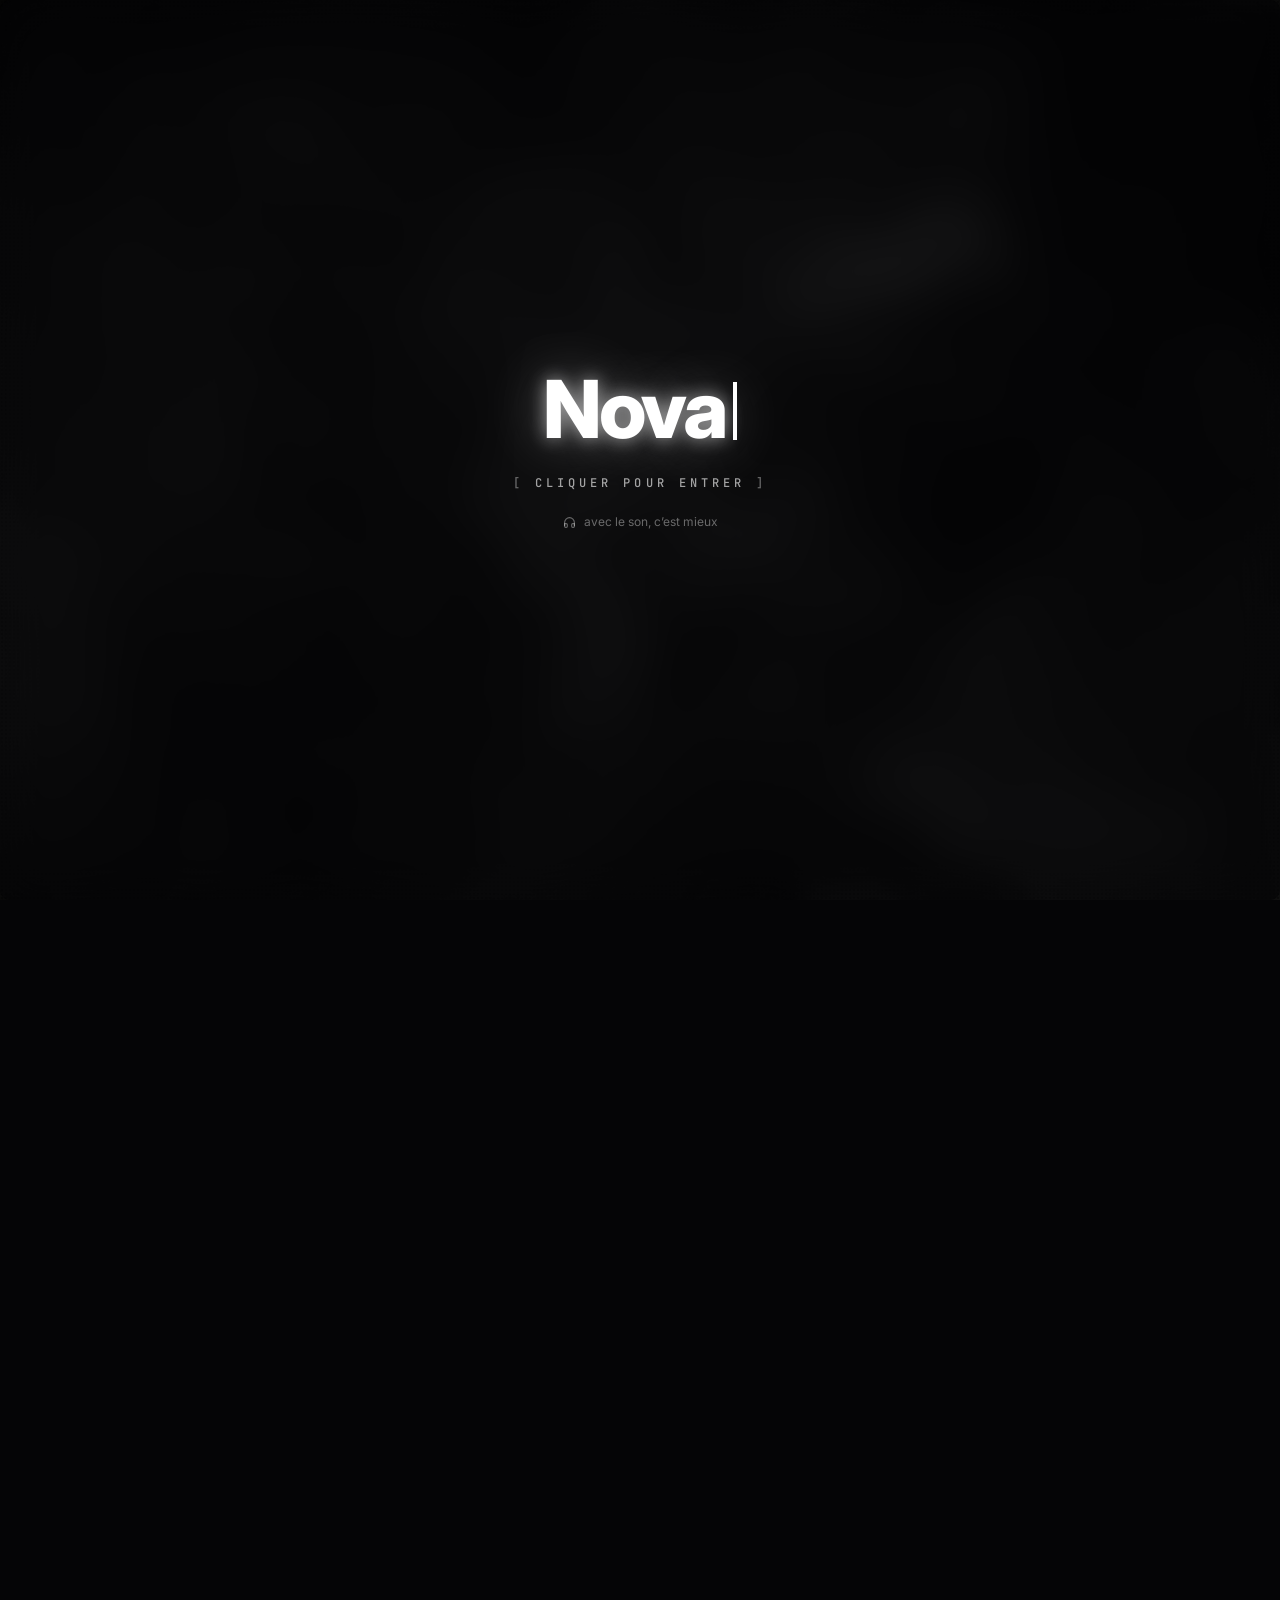
==== commit 9c7d22bb: "Add Roblox, osu! and embedded player integrations Roblox widget: avatar, display name, friends, foll" ====
--- a/index.html
+++ b/index.html
@@ -65,6 +65,7 @@
   <script src="js/background.js"></script>
   <script src="js/audio.js"></script>
   <script src="js/presence.js"></script>
+  <script src="js/integrations.js"></script>
   <script src="js/ui.js"></script>
   <script src="js/overlays.js"></script>
   <script src="js/main.js"></script>
--- a/css/style.css
+++ b/css/style.css
@@ -283,6 +283,33 @@
 .eq i { width: 2px; background: currentColor; border-radius: 2px; animation: eq 1s ease-in-out infinite; height: 40%; }
 .eq i:nth-child(2) { animation-delay: -.3s; } .eq i:nth-child(3) { animation-delay: -.65s; }
 @keyframes eq { 50% { height: 100%; } }
+
+/* ---------------------------------------- intégrations (Roblox, osu!) */
+.w-roblox, .w-osu { display: flex; align-items: center; gap: 16px; padding: 16px 20px; }
+.ig-avatar { position: relative; flex: none; width: 64px; height: 64px; border-radius: 50%; display: grid; place-items: center; color: #fff; background: rgb(255 255 255 / .08); overflow: visible; }
+.w-osu .ig-avatar { border-radius: 18px; }
+.ig-avatar > .ico { position: absolute; }
+.ig-avatar img { position: relative; width: 100%; height: 100%; object-fit: cover; display: block; border-radius: inherit; background: #0b0b0e; }
+.ig-status { position: absolute; right: -1px; bottom: -1px; width: 18px; height: 18px; border-radius: 50%; border: 3px solid #0b0b0e; background: #80848e; }
+.ig-status[data-status="none"] { display: none; }
+.ig-status[data-status="online"] { background: #3b82f6; }
+.ig-status[data-status="ingame"] { background: #23a55a; }
+.ig-status[data-status="studio"] { background: #f0b232; }
+.ig-body { min-width: 0; flex: 1; display: flex; flex-direction: column; gap: 2px; }
+.ig-name { display: flex; align-items: center; gap: 8px; min-width: 0; }
+.ig-name b { display: inline-flex; align-items: center; gap: 8px; font-size: 19px; font-weight: 700; letter-spacing: -.01em; white-space: nowrap; overflow: hidden; text-overflow: ellipsis; }
+.ig-flag { font-size: 17px; line-height: 1; }
+.ig-brand { color: var(--muted); display: grid; }
+.ig-sub { font-size: 13px; color: var(--muted); white-space: nowrap; overflow: hidden; text-overflow: ellipsis; }
+.ig-stats { display: flex; flex-wrap: wrap; gap: 6px 16px; margin-top: 8px; font-size: 14px; }
+.ig-stat { display: inline-flex; align-items: center; gap: 6px; color: var(--muted); }
+.ig-stat .ico { color: rgb(255 255 255 / .75); }
+.ig-stat b { font-weight: 600; color: #fff; }
+
+/* ----------------------------------------------------- lecteur intégré */
+.w-embed { padding: 8px; }
+.em-head { display: flex; align-items: center; gap: 8px; padding: 8px 12px 10px; font-size: 13px; color: var(--muted); }
+.em-frame iframe { display: block; width: 100%; border: 0; border-radius: calc(var(--card-radius) - 8px); background: #000; }
 
 /* ---------------------------------------------------------- musique */
 .w-music { padding: 18px 20px 16px; }
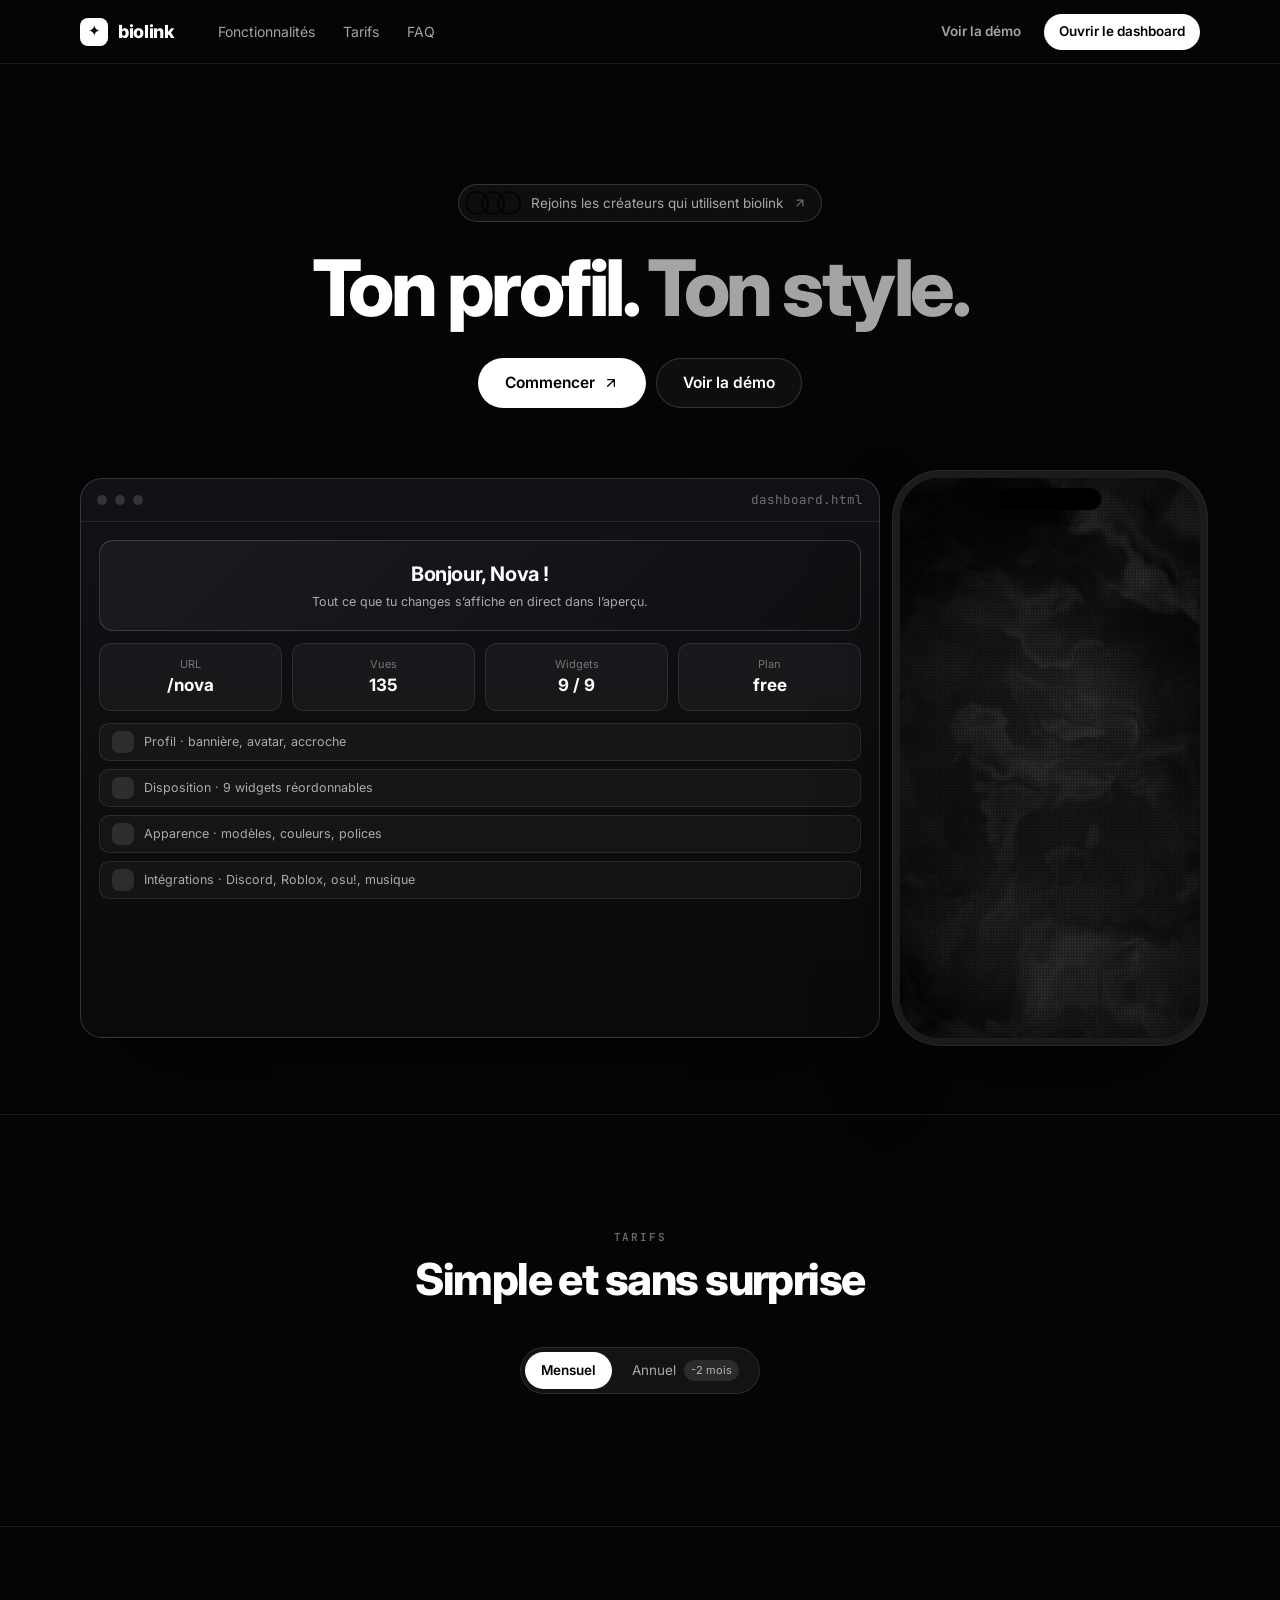
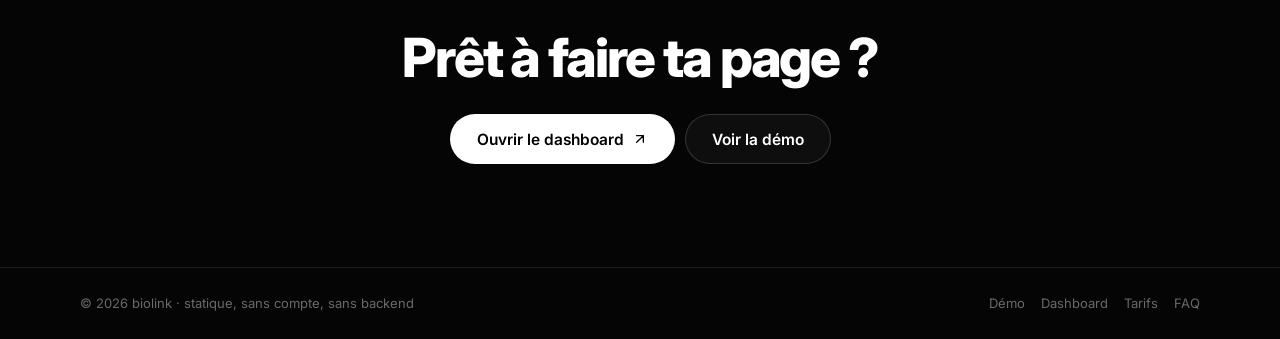
==== commit 91f3690a: "Move profile to profile.html, add landing skeleton and premium plan mechanics index.html becomes the" ====
--- a/index.html
+++ b/index.html
@@ -2,72 +2,30 @@
 <html lang="fr">
 <head>
   <meta charset="utf-8">
-  <meta name="viewport" content="width=device-width, initial-scale=1, viewport-fit=cover">
-  <title>@nova</title>
-  <meta name="description" content="Nova — tous mes liens au même endroit.">
-  <meta name="theme-color" content="#09090b">
+  <meta name="viewport" content="width=device-width, initial-scale=1">
+  <title>biolink — Ton profil. Ton style.</title>
+  <meta name="description" content="Crée une page de bio link personnalisée : widgets, intégrations Discord, Roblox, osu!, musique, effets et un dashboard visuel. Statique, sans compte, sans backend.">
   <meta name="color-scheme" content="dark">
-  <meta property="og:type" content="profile">
-  <meta property="og:title" content="@nova">
-  <meta property="og:description" content="Tous mes liens au même endroit.">
-  <meta name="twitter:card" content="summary">
+  <meta name="theme-color" content="#050506">
+  <meta property="og:type" content="website">
+  <meta property="og:title" content="biolink — Ton profil. Ton style.">
+  <meta property="og:description" content="Une page de bio link personnalisée, avec dashboard visuel et offre premium.">
   <link rel="icon" href="assets/favicon.svg" type="image/svg+xml">
   <link rel="preconnect" href="https://fonts.googleapis.com">
   <link rel="preconnect" href="https://fonts.gstatic.com" crossorigin>
-  <link rel="stylesheet" href="https://fonts.googleapis.com/css2?family=Inter:wght@400;500;600;700;800&family=JetBrains+Mono:wght@400;500&family=Space+Grotesk:wght@500;600;700&display=swap">
-  <link rel="stylesheet" href="css/style.css">
+  <link rel="stylesheet" href="https://fonts.googleapis.com/css2?family=Inter:wght@400;500;600;700;800&family=JetBrains+Mono:wght@400;500&display=swap">
+  <link rel="stylesheet" href="css/landing.css">
 </head>
 <body>
-  <!-- fond : shader / aurora / grille / vidéo / image -->
-  <div id="bg" aria-hidden="true">
-    <div id="bg-media">
-      <video id="bg-video" muted loop playsinline preload="auto"></video>
-      <div id="bg-image"></div>
-      <canvas id="bg-gl"></canvas>
-      <div id="bg-aurora"><i></i><i></i><i></i><i></i></div>
-      <div id="bg-grid"><i class="horizon"></i><i class="floor"></i></div>
-    </div>
-    <div id="bg-dim"></div>
-  </div>
-  <div id="decor" aria-hidden="true">
-    <div class="orbs"><i></i><i></i><i></i></div>
-    <div class="spotlight"></div>
-    <div class="dots"></div>
-    <div class="noise"></div>
-    <div class="scanlines"></div>
-    <div class="vignette"></div>
-  </div>
-  <canvas id="fx" aria-hidden="true"></canvas>
-  <div id="ripples" aria-hidden="true"></div>
-  <canvas id="matrix" aria-hidden="true"></canvas>
-
-  <div id="cursor" aria-hidden="true"><i class="c-ring"></i><i class="c-dot"></i></div>
-
-  <!-- écran "cliquer pour entrer" -->
-  <div id="splash"></div>
-
-  <div id="tools" aria-label="Outils"></div>
-
-  <main id="stage">
-    <div id="column" class="column"></div>
-  </main>
-
-  <div id="overlays"></div>
-  <div id="toasts" aria-live="polite"></div>
-
-  <noscript>
-    <div class="noscript">Cette page a besoin de JavaScript pour s’afficher.</div>
-  </noscript>
-
+  <div class="l-glow" aria-hidden="true"></div>
+  <header class="l-nav" id="l-nav"></header>
+  <main id="l-main"></main>
+  <footer class="l-foot" id="l-foot"></footer>
+  <noscript><div class="noscript">Cette page a besoin de JavaScript pour s’afficher.</div></noscript>
   <script src="config.js"></script>
+  <script src="site.js"></script>
   <script src="js/icons.js"></script>
   <script src="js/util.js"></script>
-  <script src="js/background.js"></script>
-  <script src="js/audio.js"></script>
-  <script src="js/presence.js"></script>
-  <script src="js/integrations.js"></script>
-  <script src="js/ui.js"></script>
-  <script src="js/overlays.js"></script>
-  <script src="js/main.js"></script>
+  <script src="js/landing.js"></script>
 </body>
 </html>
--- a/css/landing.css
+++ b/css/landing.css
@@ -0,0 +1,191 @@
+/* ==========================================================================
+   landing.css — page d'accueil (présentation, tarifs, FAQ)
+   ========================================================================== */
+:root {
+  --bg: #050506; --panel: #0f0f12; --panel2: #141418;
+  --text: #ffffff; --muted: rgb(255 255 255 / .64); --faint: rgb(255 255 255 / .4);
+  --line: rgb(255 255 255 / .09); --line2: rgb(255 255 255 / .16);
+  --font: "Inter", system-ui, -apple-system, "Segoe UI", Roboto, sans-serif;
+  --mono: "JetBrains Mono", ui-monospace, Menlo, Consolas, monospace;
+  --ease: cubic-bezier(.2, .8, .2, 1);
+  --wrap: 1120px;
+}
+*, *::before, *::after { box-sizing: border-box; }
+* { margin: 0; }
+html { color-scheme: dark; background: var(--bg); scroll-behavior: smooth; scroll-padding-top: 84px; }
+body { font-family: var(--font); color: var(--text); background: var(--bg); line-height: 1.5; -webkit-font-smoothing: antialiased; overflow-x: hidden; overflow-x: clip; }
+button { font: inherit; color: inherit; background: none; border: 0; cursor: pointer; padding: 0; }
+a { color: inherit; text-decoration: none; }
+:focus-visible { outline: 2px solid #fff; outline-offset: 3px; border-radius: 8px; }
+::selection { background: rgb(255 255 255 / .25); }
+[hidden] { display: none !important; }
+.ico { flex: none; display: block; }
+.wrap { width: min(100% - 32px, var(--wrap)); margin-inline: auto; }
+
+.l-glow { position: fixed; inset: 0; z-index: -1; pointer-events: none; background: radial-gradient(50% 35% at 50% 0%, rgb(255 255 255 / .07), transparent 70%); }
+
+/* ------------------------------------------------------------ boutons */
+.btn { display: inline-flex; align-items: center; justify-content: center; gap: 8px; height: 44px; padding: 0 20px; border-radius: 999px; font-size: 14.5px; font-weight: 600; white-space: nowrap; border: 1px solid var(--line2); color: #fff; background: rgb(255 255 255 / .04); transition: background .2s, border-color .2s, transform .15s, color .2s; }
+.btn:hover { background: rgb(255 255 255 / .1); border-color: rgb(255 255 255 / .3); }
+.btn:active { transform: scale(.97); }
+.btn.primary { background: #fff; color: #000; border-color: transparent; }
+.btn.primary:hover { background: #ededf0; }
+.btn.ghost { border-color: transparent; background: transparent; color: var(--muted); }
+.btn.ghost:hover { color: #fff; background: rgb(255 255 255 / .06); }
+.btn.sm { height: 36px; padding: 0 14px; font-size: 13.5px; }
+.btn.lg { height: 50px; padding: 0 26px; font-size: 15.5px; }
+.btn.block { width: 100%; }
+
+/* ------------------------------------------------------------ nav */
+.l-nav { position: sticky; top: 0; z-index: 50; height: 64px; display: flex; align-items: center; background: rgb(5 5 6 / .72); -webkit-backdrop-filter: blur(18px) saturate(1.3); backdrop-filter: blur(18px) saturate(1.3); border-bottom: 1px solid var(--line); }
+.l-nav .wrap { display: flex; align-items: center; gap: 24px; }
+.brand { display: flex; align-items: center; gap: 10px; font-weight: 800; font-size: 18px; letter-spacing: -.02em; }
+.brand-mark { width: 28px; height: 28px; border-radius: 8px; background: #fff; display: grid; place-items: center; color: #000; font-size: 15px; }
+.l-links { display: flex; gap: 4px; margin-left: 8px; }
+.l-links a { padding: 8px 12px; border-radius: 999px; font-size: 14px; color: var(--muted); transition: color .2s, background .2s; }
+.l-links a:hover { color: #fff; background: rgb(255 255 255 / .06); }
+.l-nav .spacer { flex: 1; }
+.l-nav .nav-cta { display: flex; gap: 8px; align-items: center; }
+
+/* ------------------------------------------------------------ hero */
+.hero { padding: clamp(56px, 10vw, 120px) 0 clamp(40px, 6vw, 80px); text-align: center; }
+.pill { display: inline-flex; align-items: center; gap: 10px; padding: 6px 14px 6px 6px; border-radius: 999px; border: 1px solid var(--line2); background: rgb(255 255 255 / .04); font-size: 13.5px; color: var(--muted); transition: background .2s; }
+.pill:hover { background: rgb(255 255 255 / .08); color: #fff; }
+.pill .avatars { display: flex; }
+.pill .avatars i { width: 24px; height: 24px; border-radius: 50%; border: 2px solid var(--bg); margin-right: -8px; background: linear-gradient(135deg, var(--c1), var(--c2)); }
+.pill .avatars i:last-child { margin-right: 0; }
+.pill .ico { color: var(--faint); }
+.hero h1 { margin-top: 26px; font-size: clamp(40px, 7.2vw, 78px); line-height: 1.02; font-weight: 800; letter-spacing: -.045em; text-wrap: balance; }
+.hero h1 .dim { color: var(--muted); }
+.hero .sub { margin: 20px auto 0; max-width: 640px; font-size: clamp(16px, 2vw, 19px); color: var(--muted); text-wrap: pretty; }
+.hero .ctas { display: flex; justify-content: center; gap: 10px; margin-top: 30px; flex-wrap: wrap; }
+.hero .hint { margin-top: 14px; font-size: 12.5px; color: var(--faint); }
+
+/* aperçu : cadre téléphone + dashboard */
+.showcase { position: relative; margin-top: clamp(34px, 6vw, 70px); display: grid; grid-template-columns: minmax(0, 1fr) 300px; gap: 20px; align-items: stretch; }
+.show-dash { position: relative; border-radius: 22px; border: 1px solid var(--line2); background: linear-gradient(180deg, #121216, #0a0a0c); overflow: hidden; min-height: 420px; box-shadow: 0 40px 100px -40px rgb(0 0 0 / .9); }
+.show-dash .bar { display: flex; align-items: center; gap: 8px; padding: 12px 16px; border-bottom: 1px solid var(--line); font-size: 12.5px; color: var(--faint); }
+.show-dash .bar i { width: 10px; height: 10px; border-radius: 50%; background: rgb(255 255 255 / .15); }
+.show-dash .bar span { margin-left: auto; font-family: var(--mono); }
+.show-dash iframe { display: block; border: 0; transform-origin: top left; pointer-events: none; }
+.show-phone { position: relative; min-height: 560px; border-radius: 40px; overflow: hidden; background: #000; box-shadow: 0 0 0 7px #1b1a1f, 0 0 0 8px rgb(255 255 255 / .14), 0 40px 100px -30px rgb(0 0 0 / .95); }
+.show-phone::before { content: ""; position: absolute; left: 50%; top: 10px; transform: translateX(-50%); width: 34%; height: 22px; border-radius: 12px; background: #000; z-index: 2; }
+.show-phone iframe { position: absolute; top: 0; left: 0; display: block; border: 0; }
+.show-dash .fake { padding: 18px; display: grid; gap: 12px; }
+.show-dash .fake .row { display: grid; grid-template-columns: repeat(4, 1fr); gap: 10px; }
+.show-dash .fake .tile { padding: 12px; border-radius: 12px; background: rgb(255 255 255 / .04); border: 1px solid var(--line); }
+.show-dash .fake .tile small { display: block; font-size: 11px; color: var(--faint); }
+.show-dash .fake .tile b { font-size: 17px; }
+.show-dash .fake .hero-fake { padding: 18px; border-radius: 14px; background: linear-gradient(135deg, #1a1a20, #0f0f12); border: 1px solid var(--line2); }
+.show-dash .fake .hero-fake b { font-size: 20px; letter-spacing: -.02em; }
+.show-dash .fake .hero-fake p { font-size: 12.5px; color: var(--muted); margin-top: 4px; }
+.show-dash .fake .list { display: grid; gap: 8px; }
+.show-dash .fake .list div { height: 38px; border-radius: 10px; background: rgb(255 255 255 / .035); border: 1px solid var(--line); display: flex; align-items: center; gap: 10px; padding: 0 12px; font-size: 12.5px; color: var(--muted); }
+.show-dash .fake .list div i { width: 22px; height: 22px; border-radius: 7px; background: rgb(255 255 255 / .1); }
+
+/* ------------------------------------------------------------ sections */
+.sec { padding: clamp(56px, 8vw, 110px) 0; border-top: 1px solid var(--line); }
+.sec-head { max-width: 680px; margin-bottom: clamp(26px, 4vw, 44px); }
+.sec-head .k { font: 600 11px var(--mono); letter-spacing: .16em; text-transform: uppercase; color: var(--faint); margin-bottom: 12px; }
+.sec-head h2 { font-size: clamp(28px, 4.2vw, 44px); line-height: 1.08; font-weight: 800; letter-spacing: -.035em; text-wrap: balance; }
+.sec-head p { margin-top: 12px; font-size: 16.5px; color: var(--muted); text-wrap: pretty; }
+.sec-head.center { margin-inline: auto; text-align: center; }
+.grid { display: grid; grid-template-columns: repeat(auto-fit, minmax(240px, 1fr)); gap: 12px; }
+.feat { padding: 22px; border-radius: 18px; background: rgb(255 255 255 / .03); border: 1px solid var(--line); transition: background .2s, border-color .2s, transform .25s var(--ease); }
+.feat:hover { background: rgb(255 255 255 / .05); border-color: var(--line2); transform: translateY(-2px); }
+.feat .f-ico { width: 40px; height: 40px; border-radius: 12px; display: grid; place-items: center; color: #fff; background: rgb(255 255 255 / .08); border: 1px solid var(--line); margin-bottom: 14px; }
+.feat h3 { font-size: 15.5px; font-weight: 600; }
+.feat p { margin-top: 4px; font-size: 13.5px; color: var(--muted); line-height: 1.55; }
+
+/* vitrine : 3 cartes de profil inclinées */
+.cards3 { display: grid; grid-template-columns: repeat(3, 1fr); gap: 18px; perspective: 1400px; margin-top: 8px; }
+.mini { position: relative; aspect-ratio: 3 / 4; border-radius: 22px; overflow: hidden; border: 1px solid var(--line2); background: #0b0b0e; box-shadow: 0 40px 90px -40px rgb(0 0 0 / .9); transition: transform .6s var(--ease); }
+.mini .bgfx { position: absolute; inset: 0; background: radial-gradient(70% 60% at 30% 20%, var(--c1), transparent 70%), radial-gradient(60% 60% at 80% 90%, var(--c2), transparent 70%), #0b0b0e; opacity: .55; filter: blur(10px); }
+.mini .bgfx.mono { filter: grayscale(1) blur(10px); }
+.mini .dots { position: absolute; inset: 0; background-image: radial-gradient(rgb(0 0 0 / .5) 1px, transparent 1.4px); background-size: 4px 4px; opacity: .6; }
+.mini .inner { position: absolute; inset: 14px; display: flex; flex-direction: column; gap: 8px; }
+.mini .w { border-radius: 14px; background: rgb(8 8 10 / .55); border: 1px solid rgb(255 255 255 / .1); -webkit-backdrop-filter: blur(10px); backdrop-filter: blur(10px); }
+.mini .w.p { padding: 20px 12px 14px; display: flex; flex-direction: column; align-items: center; gap: 6px; text-align: center; }
+.mini .av { width: 52px; height: 52px; border-radius: 50%; background: linear-gradient(135deg, var(--c1), var(--c2)); box-shadow: 0 0 0 3px rgb(0 0 0 / .5); }
+.mini .nm { font-weight: 800; font-size: 17px; letter-spacing: -.02em; text-shadow: 0 0 10px rgb(255 255 255 / .6); }
+.mini .tg { font-size: 11.5px; color: var(--muted); }
+.mini .ic { display: flex; gap: 10px; margin-top: 4px; }
+.mini .ic i { width: 14px; height: 14px; border-radius: 4px; background: rgb(255 255 255 / .85); }
+.mini .w.l { height: 36px; display: flex; align-items: center; gap: 8px; padding: 0 10px; font-size: 11px; color: var(--muted); }
+.mini .w.l i { width: 20px; height: 20px; border-radius: 6px; background: rgb(255 255 255 / .1); }
+.mini .w.m { height: 44px; display: flex; align-items: center; gap: 8px; padding: 0 10px; }
+.mini .w.m i { width: 26px; height: 26px; border-radius: 8px; background: linear-gradient(135deg, var(--c1), var(--c2)); }
+.mini .w.m b { font-size: 11px; }
+.mini .w.m small { display: block; font-size: 9.5px; color: var(--faint); }
+.cards3 .mini:nth-child(1) { transform: rotateY(18deg) rotateX(4deg) translateY(16px); }
+.cards3 .mini:nth-child(2) { transform: translateY(-10px) scale(1.04); z-index: 1; }
+.cards3 .mini:nth-child(3) { transform: rotateY(-18deg) rotateX(4deg) translateY(16px); }
+.cards3:hover .mini { transform: none; }
+.mini .tag { position: absolute; left: 50%; bottom: 14px; transform: translateX(-50%); padding: 5px 10px; border-radius: 999px; font: 500 11px var(--mono); color: var(--muted); background: rgb(0 0 0 / .6); border: 1px solid var(--line); white-space: nowrap; }
+
+/* ------------------------------------------------------------ tarifs */
+.toggle { display: inline-flex; align-items: center; gap: 4px; padding: 4px; border-radius: 999px; background: rgb(255 255 255 / .06); border: 1px solid var(--line); margin: 0 auto 30px; }
+.toggle button { padding: 8px 16px; border-radius: 999px; font-size: 13.5px; color: var(--muted); transition: background .2s, color .2s; display: inline-flex; align-items: center; gap: 8px; }
+.toggle button[aria-checked="true"] { background: #fff; color: #000; font-weight: 600; }
+.toggle .save { font-size: 11px; padding: 2px 7px; border-radius: 999px; background: rgb(0 0 0 / .12); }
+.toggle button[aria-checked="false"] .save { background: rgb(255 255 255 / .1); }
+.tiers { display: grid; grid-template-columns: repeat(3, 1fr); gap: 14px; align-items: stretch; }
+.tier { position: relative; display: flex; flex-direction: column; gap: 18px; padding: 26px 24px; border-radius: 22px; background: rgb(255 255 255 / .03); border: 1px solid var(--line); transition: transform .25s var(--ease), border-color .2s; }
+.tier:hover { border-color: var(--line2); }
+.tier.hl { background: linear-gradient(180deg, #151519, #0e0e11); border-color: rgb(255 255 255 / .35); box-shadow: 0 30px 80px -40px rgb(255 255 255 / .25); }
+.tier .ribbon { position: absolute; top: -12px; left: 50%; transform: translateX(-50%); padding: 5px 12px; border-radius: 999px; background: #fff; color: #000; font-size: 11.5px; font-weight: 700; letter-spacing: .02em; white-space: nowrap; }
+.tier .t-head { display: flex; align-items: center; justify-content: space-between; gap: 10px; }
+.tier h3 { font-size: 18px; font-weight: 700; display: flex; align-items: center; gap: 8px; }
+.tier .t-badge { width: 30px; height: 30px; border-radius: 9px; display: grid; place-items: center; background: rgb(255 255 255 / .08); border: 1px solid var(--line); color: #fff; }
+.tier .tag { font-size: 13.5px; color: var(--muted); min-height: 2.6em; }
+.tier .price { display: flex; align-items: baseline; gap: 6px; }
+.tier .price b { font-size: 44px; font-weight: 800; letter-spacing: -.04em; line-height: 1; }
+.tier .price span { color: var(--muted); font-size: 14px; }
+.tier .price small { display: block; width: 100%; margin-top: 6px; font-size: 12.5px; color: var(--faint); min-height: 1.3em; }
+.tier ul { list-style: none; padding: 0; display: grid; gap: 10px; font-size: 14px; color: rgb(255 255 255 / .85); }
+.tier li { display: flex; gap: 10px; align-items: flex-start; line-height: 1.4; }
+.tier li .ico { color: #fff; margin-top: 2px; }
+.tier .cta { margin-top: auto; }
+.tier .current { text-align: center; font-size: 12.5px; color: var(--faint); margin-top: -8px; }
+
+/* ------------------------------------------------------------ FAQ */
+.faq { max-width: 760px; margin-inline: auto; display: grid; gap: 8px; }
+.faq details { border-radius: 14px; border: 1px solid var(--line); background: rgb(255 255 255 / .03); padding: 0 18px; transition: background .2s; }
+.faq details[open] { background: rgb(255 255 255 / .05); }
+.faq summary { list-style: none; cursor: pointer; padding: 16px 0; font-weight: 600; font-size: 15.5px; display: flex; align-items: center; justify-content: space-between; gap: 14px; }
+.faq summary::-webkit-details-marker { display: none; }
+.faq summary .ico { color: var(--faint); transition: transform .25s var(--ease); }
+.faq details[open] summary .ico { transform: rotate(45deg); }
+.faq details p { padding: 0 0 16px; color: var(--muted); font-size: 14.5px; line-height: 1.6; }
+
+/* ------------------------------------------------------------ CTA final + footer */
+.final { text-align: center; padding: clamp(56px, 8vw, 110px) 0; border-top: 1px solid var(--line); }
+.final h2 { font-size: clamp(30px, 5vw, 54px); font-weight: 800; letter-spacing: -.04em; line-height: 1.05; }
+.final p { margin: 14px auto 0; max-width: 560px; color: var(--muted); font-size: 16.5px; }
+.final .ctas { display: flex; justify-content: center; gap: 10px; margin-top: 28px; flex-wrap: wrap; }
+.l-foot { border-top: 1px solid var(--line); padding: 26px 0; }
+.l-foot .wrap { display: flex; align-items: center; justify-content: space-between; gap: 16px; flex-wrap: wrap; font-size: 13px; color: var(--faint); }
+.l-foot .links { display: flex; gap: 16px; }
+.l-foot .links a:hover { color: #fff; }
+.noscript { padding: 40px; text-align: center; }
+
+/* ------------------------------------------------------------ anim */
+.reveal { opacity: 0; transform: translateY(16px); transition: opacity .7s var(--ease), transform .7s var(--ease); }
+.reveal.in { opacity: 1; transform: none; }
+
+/* ------------------------------------------------------------ responsive */
+@media (max-width: 960px) {
+  .showcase { grid-template-columns: 1fr; }
+  .show-phone { display: none; }
+  .tiers { grid-template-columns: 1fr; max-width: 460px; margin-inline: auto; }
+  .tier.hl { order: -1; }
+  .cards3 { grid-template-columns: 1fr; max-width: 320px; margin-inline: auto; }
+  .cards3 .mini:nth-child(1), .cards3 .mini:nth-child(3) { display: none; }
+  .cards3 .mini:nth-child(2) { transform: none; }
+}
+@media (max-width: 700px) {
+  .l-links { display: none; }
+  .hero { padding-top: 48px; }
+  .hero .ctas .btn { width: 100%; }
+}
+@media (prefers-reduced-motion: reduce) { .reveal { transition: none; opacity: 1; transform: none; } html { scroll-behavior: auto; } }
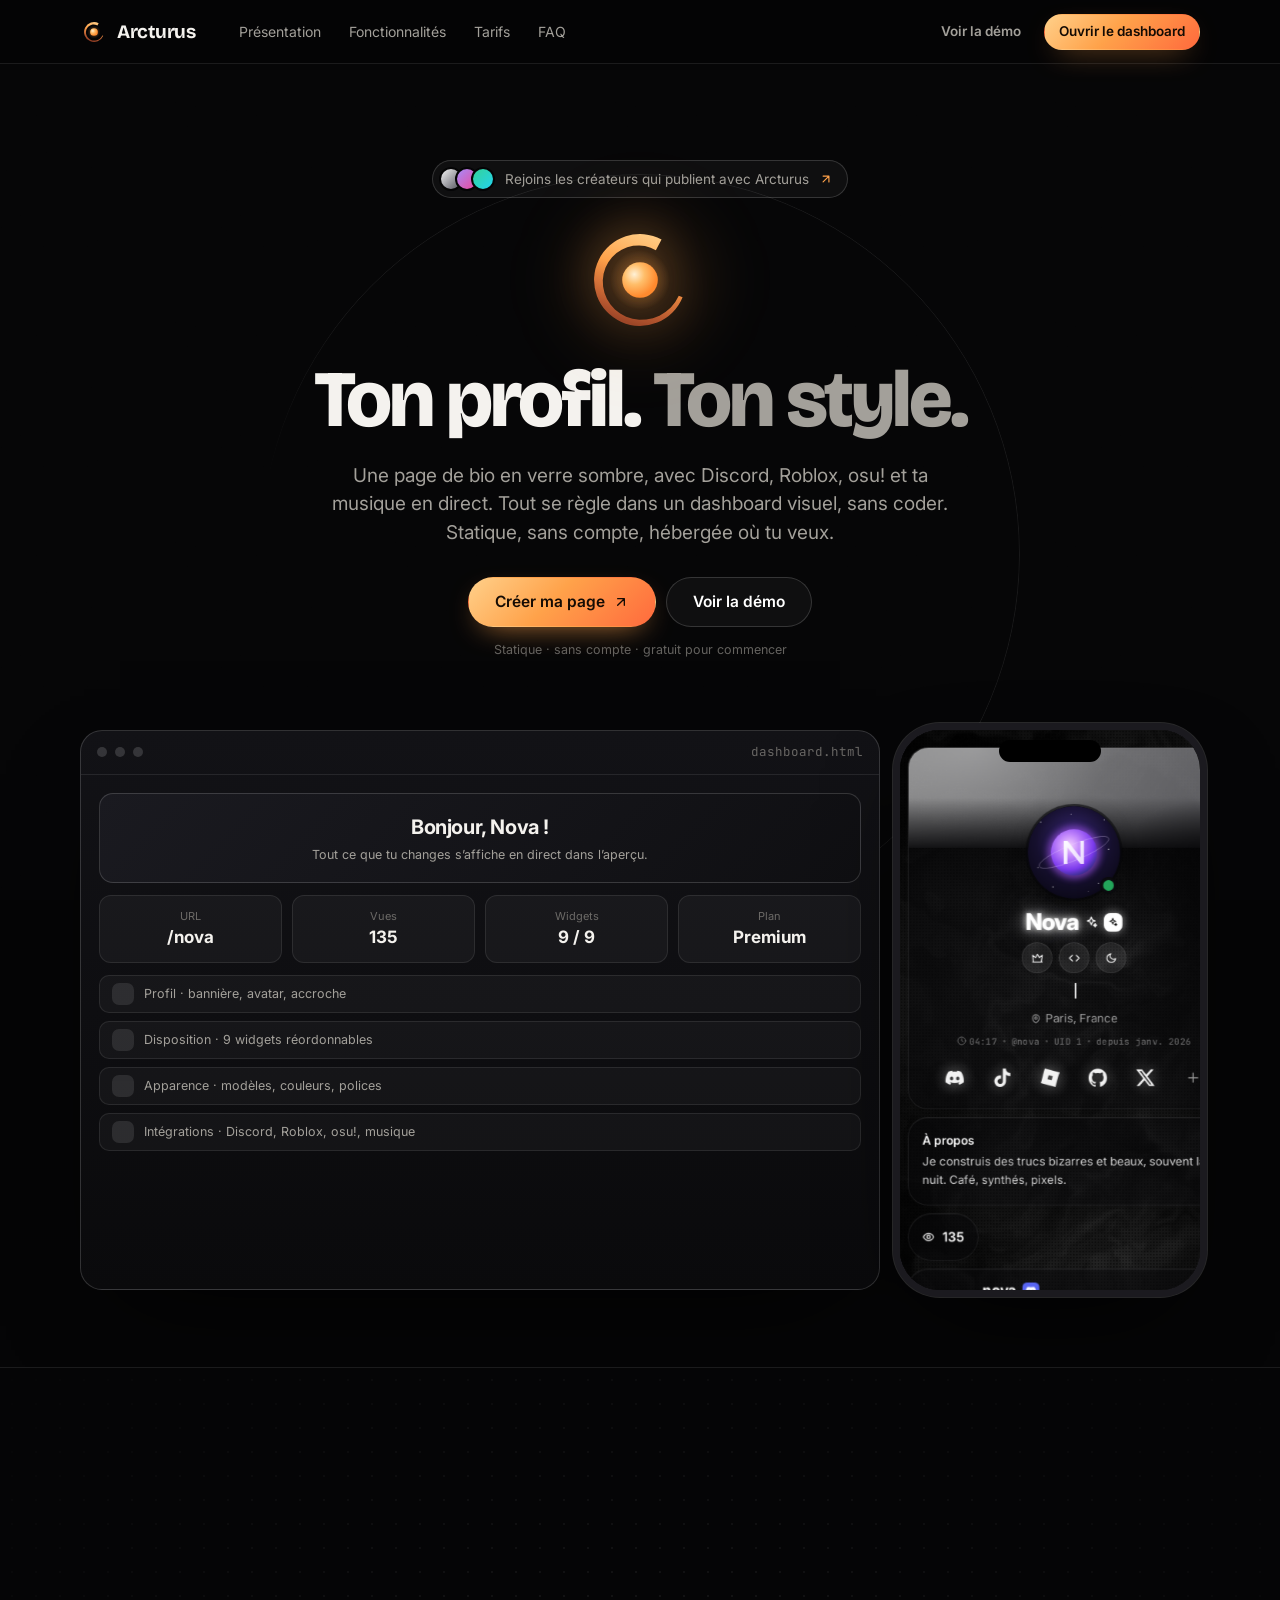
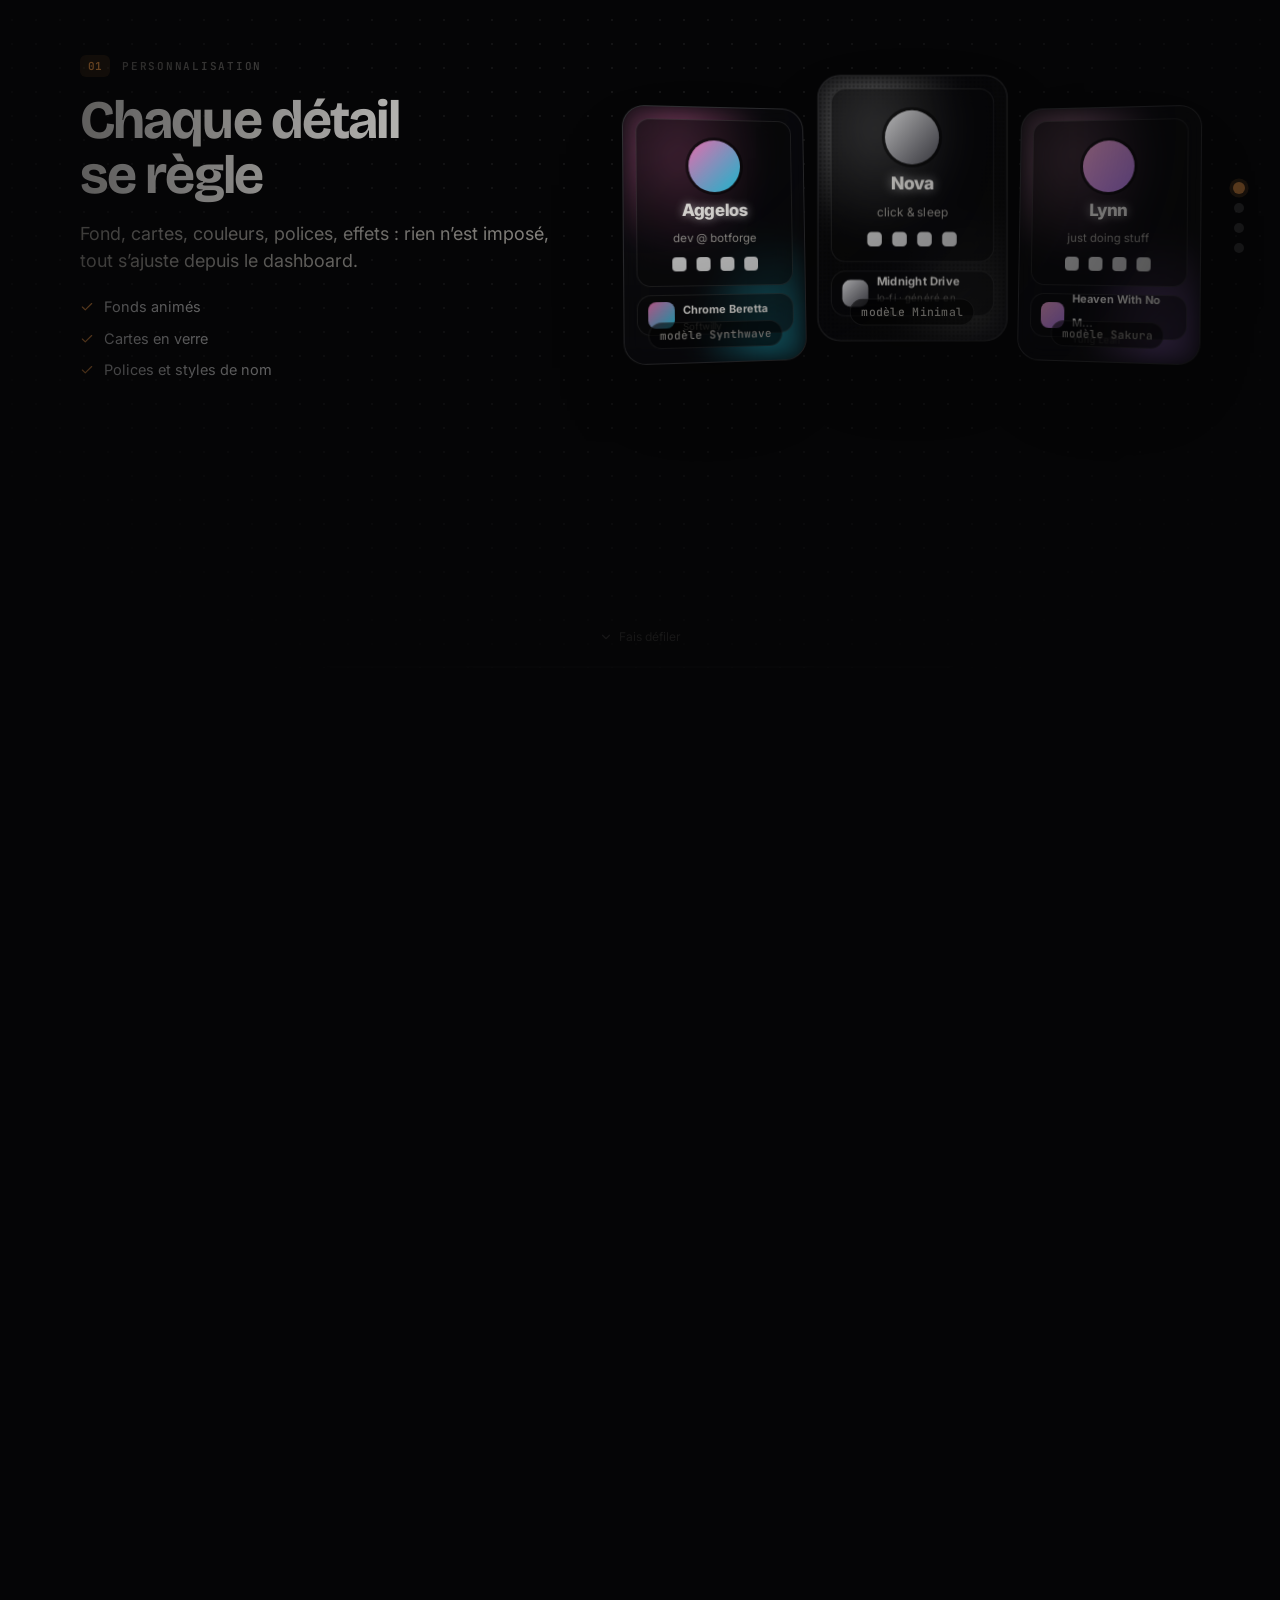
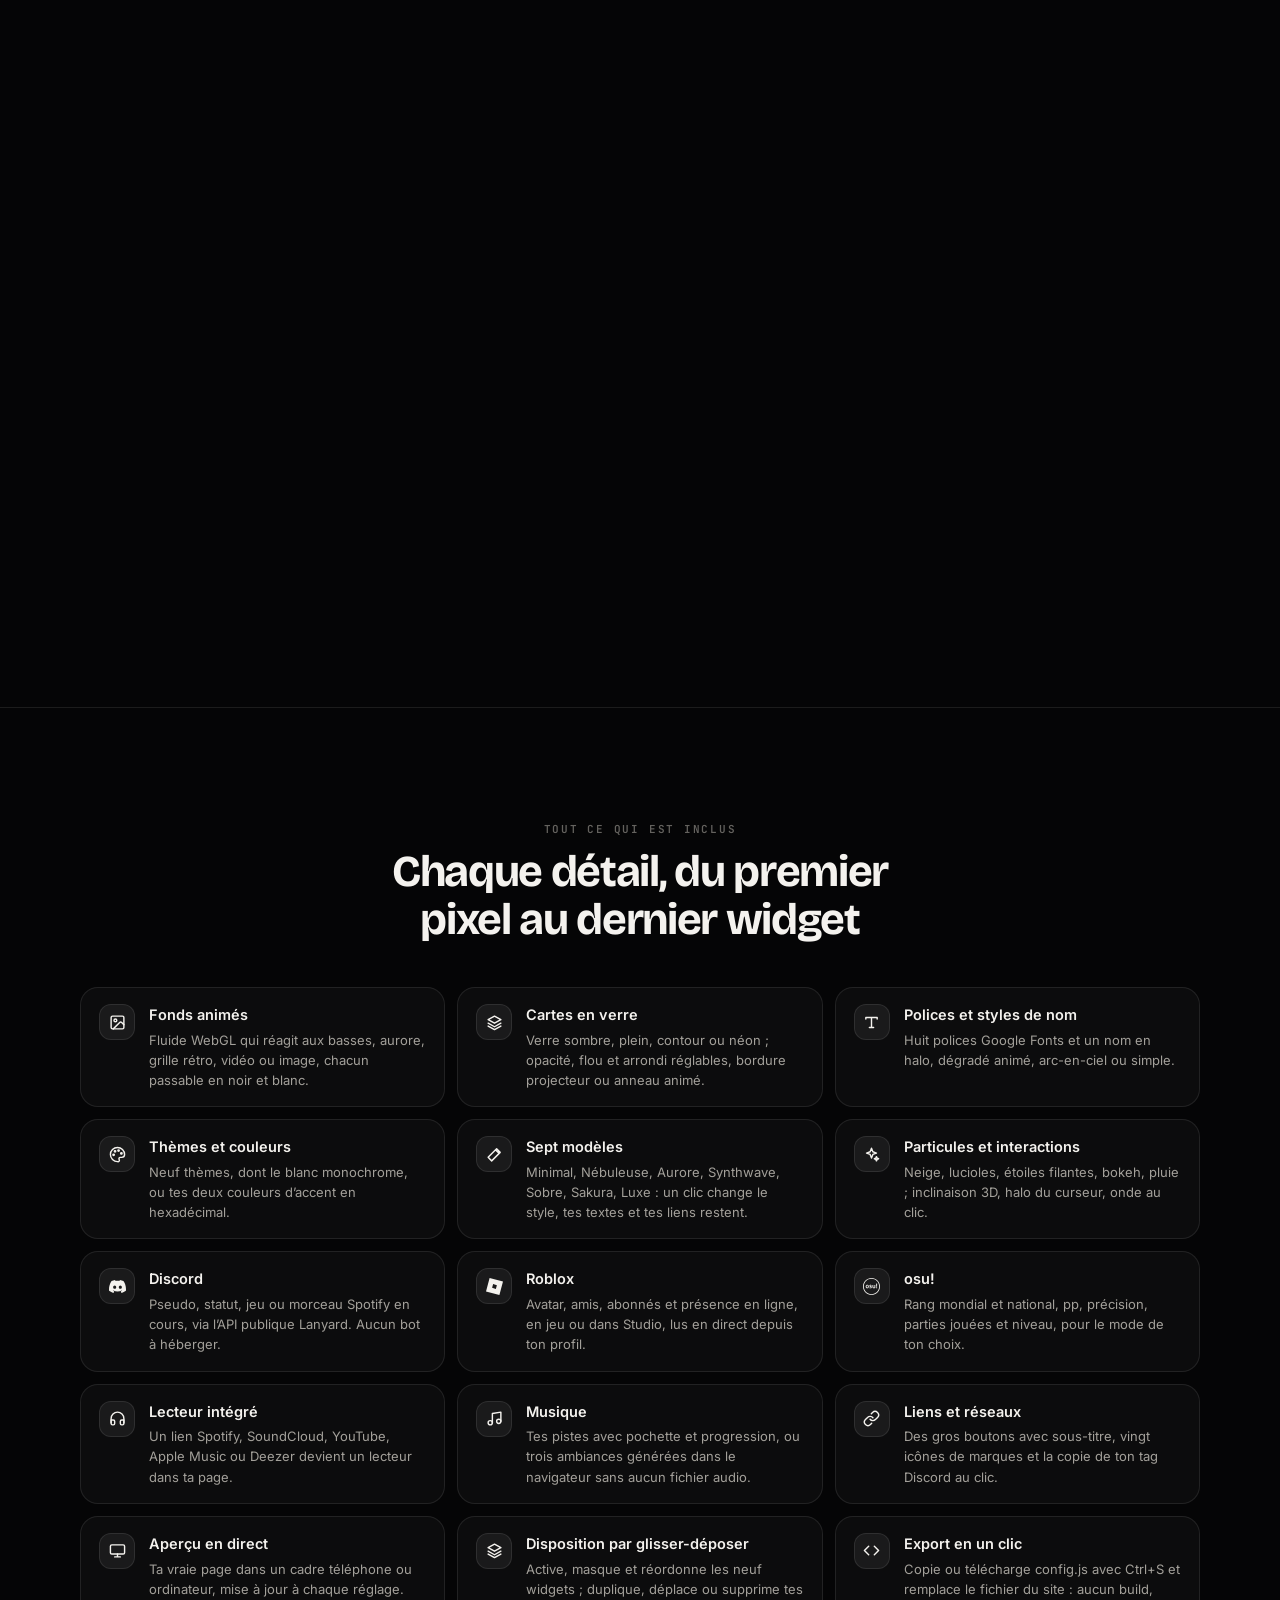
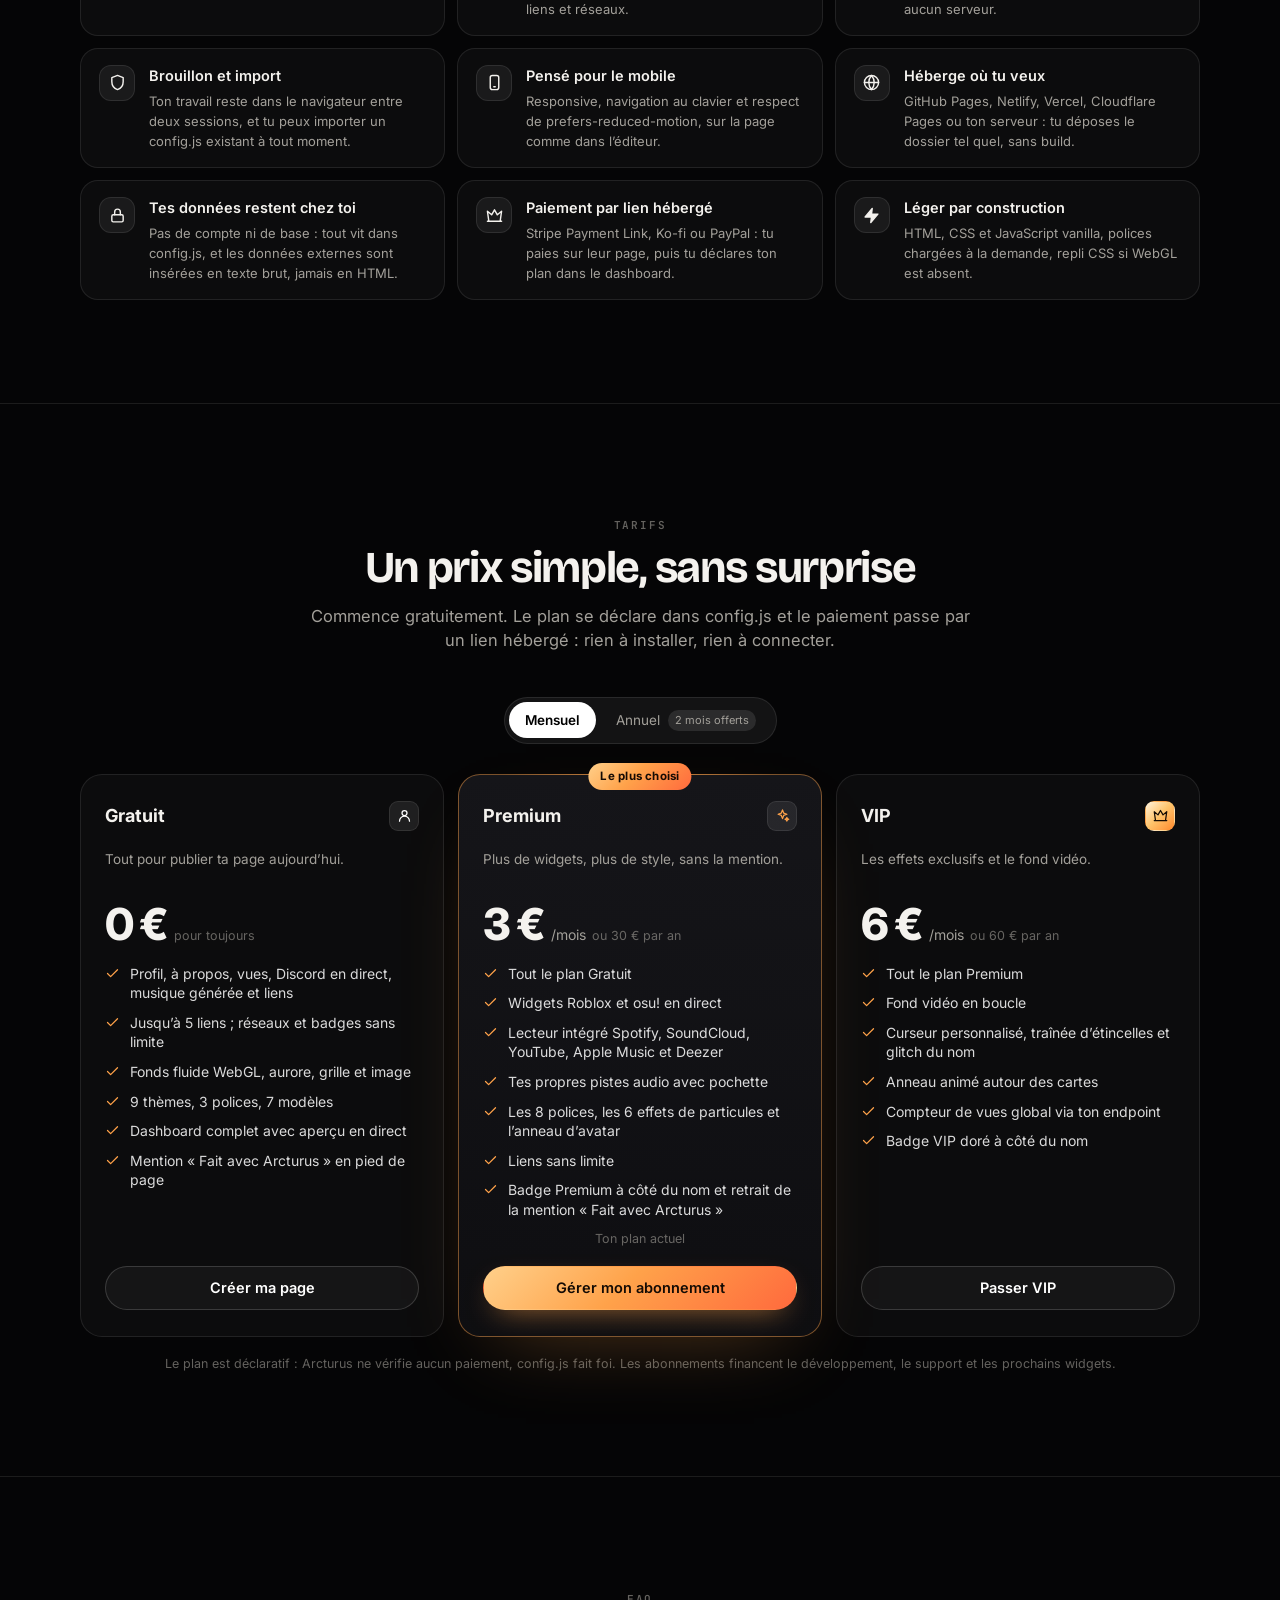
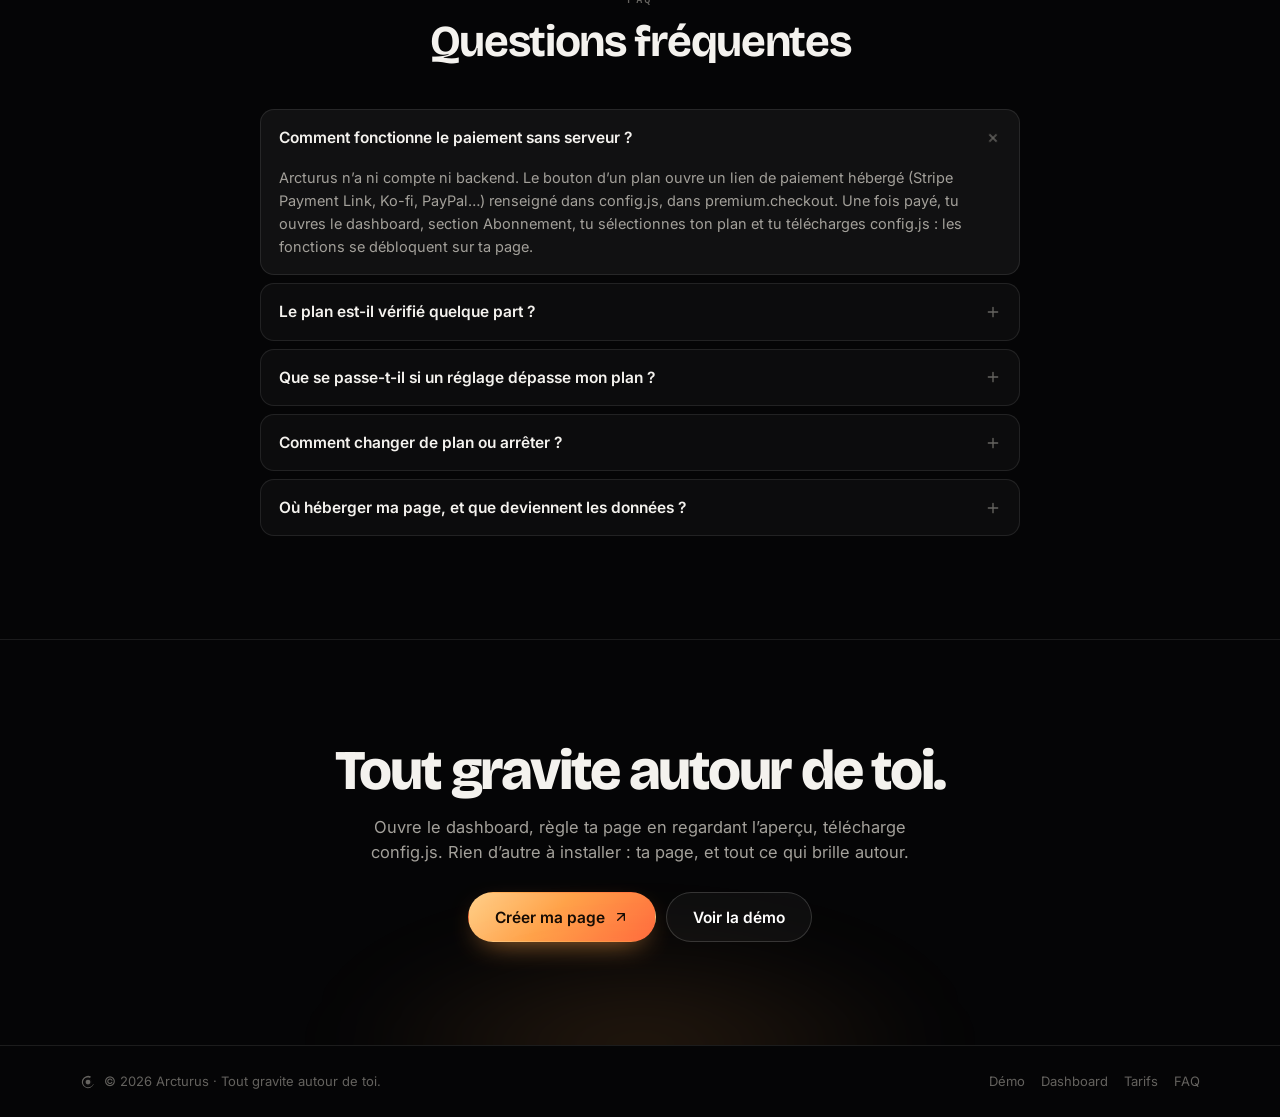
==== commit 6af65636: "Rebrand as Arcturus with a judged visual identity Name, logo (point of light with a tapered orbit, m" ====
--- a/index.html
+++ b/index.html
@@ -3,21 +3,22 @@
 <head>
   <meta charset="utf-8">
   <meta name="viewport" content="width=device-width, initial-scale=1">
-  <title>biolink — Ton profil. Ton style.</title>
+  <title>Arcturus — Ton profil. Ton style.</title>
   <meta name="description" content="Crée une page de bio link personnalisée : widgets, intégrations Discord, Roblox, osu!, musique, effets et un dashboard visuel. Statique, sans compte, sans backend.">
   <meta name="color-scheme" content="dark">
   <meta name="theme-color" content="#050506">
   <meta property="og:type" content="website">
-  <meta property="og:title" content="biolink — Ton profil. Ton style.">
-  <meta property="og:description" content="Une page de bio link personnalisée, avec dashboard visuel et offre premium.">
+  <meta property="og:title" content="Arcturus — Ton profil. Ton style.">
+  <meta property="og:description" content="Tout gravite autour de toi : une page de bio link en widgets, un dashboard visuel, une offre premium.">
   <link rel="icon" href="assets/favicon.svg" type="image/svg+xml">
   <link rel="preconnect" href="https://fonts.googleapis.com">
   <link rel="preconnect" href="https://fonts.gstatic.com" crossorigin>
-  <link rel="stylesheet" href="https://fonts.googleapis.com/css2?family=Inter:wght@400;500;600;700;800&family=JetBrains+Mono:wght@400;500&display=swap">
+  <link rel="stylesheet" href="https://fonts.googleapis.com/css2?family=Inter:wght@400;500;600;700;800&family=Bricolage+Grotesque:opsz,wght@12..96,500..800&family=JetBrains+Mono:wght@400;500;600&display=swap">
   <link rel="stylesheet" href="css/landing.css">
 </head>
 <body>
   <div class="l-glow" aria-hidden="true"></div>
+  <div class="l-grain" aria-hidden="true"></div>
   <header class="l-nav" id="l-nav"></header>
   <main id="l-main"></main>
   <footer class="l-foot" id="l-foot"></footer>
--- a/css/landing.css
+++ b/css/landing.css
@@ -2,9 +2,13 @@
    landing.css — page d'accueil (présentation, tarifs, FAQ)
    ========================================================================== */
 :root {
-  --bg: #050506; --panel: #0f0f12; --panel2: #141418;
-  --text: #ffffff; --muted: rgb(255 255 255 / .64); --faint: rgb(255 255 255 / .4);
+  --bg: #050506; --panel: #0F0F12; --panel2: #141418;
+  --text: #F4F2EE; --muted: #A3A09A; --faint: rgb(163 160 154 / .6);
   --line: rgb(255 255 255 / .09); --line2: rgb(255 255 255 / .16);
+  --accent: #FFA24A; --accent2: #FF6A3D; --accent-text: #140B04; --accent-rgb: 255 162 74;
+  --grad: linear-gradient(135deg, #FFD08A 0%, #FFA24A 45%, #FF6A3D 100%);
+  --vip: linear-gradient(135deg, #FFF3DC 0%, #FFC46B 48%, #FF8A2E 100%);
+  --display: "Bricolage Grotesque", "Inter", system-ui, sans-serif;
   --font: "Inter", system-ui, -apple-system, "Segoe UI", Roboto, sans-serif;
   --mono: "JetBrains Mono", ui-monospace, Menlo, Consolas, monospace;
   --ease: cubic-bezier(.2, .8, .2, 1);
@@ -22,14 +26,16 @@
 .ico { flex: none; display: block; }
 .wrap { width: min(100% - 32px, var(--wrap)); margin-inline: auto; }
 
-.l-glow { position: fixed; inset: 0; z-index: -1; pointer-events: none; background: radial-gradient(50% 35% at 50% 0%, rgb(255 255 255 / .07), transparent 70%); }
+.l-glow { position: fixed; inset: 0; z-index: -1; pointer-events: none; background: radial-gradient(46% 32% at 50% 0%, rgb(var(--accent-rgb) / .11), transparent 70%); }
+.l-grain { position: fixed; inset: 0; z-index: 0; pointer-events: none; opacity: .035; mix-blend-mode: overlay; background-image: url("data:image/svg+xml;utf8,<svg xmlns='http://www.w3.org/2000/svg' width='220' height='220'><filter id='n'><feTurbulence type='fractalNoise' baseFrequency='.8' numOctaves='3' stitchTiles='stitch'/><feColorMatrix values='0 0 0 0 1 0 0 0 0 1 0 0 0 0 1 0 0 0 1 0'/></filter><rect width='100%' height='100%' filter='url(%23n)'/></svg>"); background-size: 220px 220px; }
+.mark { display: block; flex: none; }
 
 /* ------------------------------------------------------------ boutons */
 .btn { display: inline-flex; align-items: center; justify-content: center; gap: 8px; height: 44px; padding: 0 20px; border-radius: 999px; font-size: 14.5px; font-weight: 600; white-space: nowrap; border: 1px solid var(--line2); color: #fff; background: rgb(255 255 255 / .04); transition: background .2s, border-color .2s, transform .15s, color .2s; }
 .btn:hover { background: rgb(255 255 255 / .1); border-color: rgb(255 255 255 / .3); }
 .btn:active { transform: scale(.97); }
-.btn.primary { background: #fff; color: #000; border-color: transparent; }
-.btn.primary:hover { background: #ededf0; }
+.btn.primary { background: var(--grad); color: var(--accent-text); border-color: transparent; box-shadow: 0 10px 30px -14px rgb(var(--accent-rgb) / .9); }
+.btn.primary:hover { filter: brightness(1.06); }
 .btn.ghost { border-color: transparent; background: transparent; color: var(--muted); }
 .btn.ghost:hover { color: #fff; background: rgb(255 255 255 / .06); }
 .btn.sm { height: 36px; padding: 0 14px; font-size: 13.5px; }
@@ -39,8 +45,11 @@
 /* ------------------------------------------------------------ nav */
 .l-nav { position: sticky; top: 0; z-index: 50; height: 64px; display: flex; align-items: center; background: rgb(5 5 6 / .72); -webkit-backdrop-filter: blur(18px) saturate(1.3); backdrop-filter: blur(18px) saturate(1.3); border-bottom: 1px solid var(--line); }
 .l-nav .wrap { display: flex; align-items: center; gap: 24px; }
-.brand { display: flex; align-items: center; gap: 10px; font-weight: 800; font-size: 18px; letter-spacing: -.02em; }
-.brand-mark { width: 28px; height: 28px; border-radius: 8px; background: #fff; display: grid; place-items: center; color: #000; font-size: 15px; }
+.brand { display: flex; align-items: center; gap: 9px; font: 700 19px var(--display); letter-spacing: -.025em; }
+.brand-mark { width: 28px; height: 28px; display: grid; place-items: center; }
+.brand-word { color: var(--text); }
+.l-links a.active { position: relative; color: #fff; }
+.l-links a.active::before { content: ""; position: absolute; left: 0; top: 50%; width: 6px; height: 6px; margin-top: -3px; border-radius: 50%; background: var(--accent); box-shadow: 0 0 0 3px rgb(var(--accent-rgb) / .2); }
 .l-links { display: flex; gap: 4px; margin-left: 8px; }
 .l-links a { padding: 8px 12px; border-radius: 999px; font-size: 14px; color: var(--muted); transition: color .2s, background .2s; }
 .l-links a:hover { color: #fff; background: rgb(255 255 255 / .06); }
@@ -48,14 +57,18 @@
 .l-nav .nav-cta { display: flex; gap: 8px; align-items: center; }
 
 /* ------------------------------------------------------------ hero */
-.hero { padding: clamp(56px, 10vw, 120px) 0 clamp(40px, 6vw, 80px); text-align: center; }
+.hero { position: relative; padding: clamp(48px, 8vw, 96px) 0 clamp(40px, 6vw, 80px); text-align: center; overflow: hidden; }
+.hero::before { content: ""; position: absolute; left: 50%; top: 110px; width: 760px; height: 760px; margin-left: -380px; border-radius: 50%; border: 1px solid rgb(255 255 255 / .08); -webkit-mask-image: conic-gradient(from 200deg, transparent 0 80deg, #000 110deg 360deg); mask-image: conic-gradient(from 200deg, transparent 0 80deg, #000 110deg 360deg); pointer-events: none; animation: spin 90s linear infinite; }
+.hero-mark { display: grid; place-items: center; margin: 22px auto 10px; position: relative; }
+.hero-mark::before { content: ""; position: absolute; width: 260px; height: 260px; border-radius: 50%; background: radial-gradient(closest-side, rgb(var(--accent-rgb) / .22), transparent 70%); filter: blur(30px); }
+.hero-mark .mark { position: relative; filter: drop-shadow(0 0 24px rgb(var(--accent-rgb) / .45)); animation: floatY 7s ease-in-out infinite; }
 .pill { display: inline-flex; align-items: center; gap: 10px; padding: 6px 14px 6px 6px; border-radius: 999px; border: 1px solid var(--line2); background: rgb(255 255 255 / .04); font-size: 13.5px; color: var(--muted); transition: background .2s; }
 .pill:hover { background: rgb(255 255 255 / .08); color: #fff; }
 .pill .avatars { display: flex; }
 .pill .avatars i { width: 24px; height: 24px; border-radius: 50%; border: 2px solid var(--bg); margin-right: -8px; background: linear-gradient(135deg, var(--c1), var(--c2)); }
 .pill .avatars i:last-child { margin-right: 0; }
-.pill .ico { color: var(--faint); }
-.hero h1 { margin-top: 26px; font-size: clamp(40px, 7.2vw, 78px); line-height: 1.02; font-weight: 800; letter-spacing: -.045em; text-wrap: balance; }
+.pill .ico { color: var(--accent); }
+.hero h1 { margin-top: 20px; font: 800 clamp(40px, 7.2vw, 80px)/1.02 var(--display); letter-spacing: -.04em; text-wrap: balance; }
 .hero h1 .dim { color: var(--muted); }
 .hero .sub { margin: 20px auto 0; max-width: 640px; font-size: clamp(16px, 2vw, 19px); color: var(--muted); text-wrap: pretty; }
 .hero .ctas { display: flex; justify-content: center; gap: 10px; margin-top: 30px; flex-wrap: wrap; }
@@ -87,13 +100,14 @@
 .sec { padding: clamp(56px, 8vw, 110px) 0; border-top: 1px solid var(--line); }
 .sec-head { max-width: 680px; margin-bottom: clamp(26px, 4vw, 44px); }
 .sec-head .k { font: 600 11px var(--mono); letter-spacing: .16em; text-transform: uppercase; color: var(--faint); margin-bottom: 12px; }
-.sec-head h2 { font-size: clamp(28px, 4.2vw, 44px); line-height: 1.08; font-weight: 800; letter-spacing: -.035em; text-wrap: balance; }
+.sec-head h2 { font: 700 clamp(28px, 4.2vw, 44px)/1.08 var(--display); letter-spacing: -.03em; text-wrap: balance; }
 .sec-head p { margin-top: 12px; font-size: 16.5px; color: var(--muted); text-wrap: pretty; }
 .sec-head.center { margin-inline: auto; text-align: center; }
 .grid { display: grid; grid-template-columns: repeat(auto-fit, minmax(240px, 1fr)); gap: 12px; }
 .feat { padding: 22px; border-radius: 18px; background: rgb(255 255 255 / .03); border: 1px solid var(--line); transition: background .2s, border-color .2s, transform .25s var(--ease); }
 .feat:hover { background: rgb(255 255 255 / .05); border-color: var(--line2); transform: translateY(-2px); }
-.feat .f-ico { width: 40px; height: 40px; border-radius: 12px; display: grid; place-items: center; color: #fff; background: rgb(255 255 255 / .08); border: 1px solid var(--line); margin-bottom: 14px; }
+.feat .f-ico { width: 40px; height: 40px; border-radius: 12px; display: grid; place-items: center; color: var(--text); background: rgb(255 255 255 / .06); border: 1px solid var(--line); margin-bottom: 14px; transition: color .2s, background .2s; }
+.feat:hover .f-ico { color: var(--accent); background: rgb(var(--accent-rgb) / .1); }
 .feat h3 { font-size: 15.5px; font-weight: 600; }
 .feat p { margin-top: 4px; font-size: 13.5px; color: var(--muted); line-height: 1.55; }
 
@@ -127,13 +141,17 @@
 .toggle { display: inline-flex; align-items: center; gap: 4px; padding: 4px; border-radius: 999px; background: rgb(255 255 255 / .06); border: 1px solid var(--line); margin: 0 auto 30px; }
 .toggle button { padding: 8px 16px; border-radius: 999px; font-size: 13.5px; color: var(--muted); transition: background .2s, color .2s; display: inline-flex; align-items: center; gap: 8px; }
 .toggle button[aria-checked="true"] { background: #fff; color: #000; font-weight: 600; }
+.toggle .save { color: inherit; }
 .toggle .save { font-size: 11px; padding: 2px 7px; border-radius: 999px; background: rgb(0 0 0 / .12); }
 .toggle button[aria-checked="false"] .save { background: rgb(255 255 255 / .1); }
 .tiers { display: grid; grid-template-columns: repeat(3, 1fr); gap: 14px; align-items: stretch; }
 .tier { position: relative; display: flex; flex-direction: column; gap: 18px; padding: 26px 24px; border-radius: 22px; background: rgb(255 255 255 / .03); border: 1px solid var(--line); transition: transform .25s var(--ease), border-color .2s; }
 .tier:hover { border-color: var(--line2); }
-.tier.hl { background: linear-gradient(180deg, #151519, #0e0e11); border-color: rgb(255 255 255 / .35); box-shadow: 0 30px 80px -40px rgb(255 255 255 / .25); }
-.tier .ribbon { position: absolute; top: -12px; left: 50%; transform: translateX(-50%); padding: 5px 12px; border-radius: 999px; background: #fff; color: #000; font-size: 11.5px; font-weight: 700; letter-spacing: .02em; white-space: nowrap; }
+.tier.hl { background: linear-gradient(180deg, #151519, #0e0e11); border-color: rgb(var(--accent-rgb) / .45); box-shadow: 0 30px 80px -40px rgb(var(--accent-rgb) / .35); }
+.tier.hl::before { content: ""; position: absolute; left: 12%; right: 12%; top: -1px; height: 1px; background: linear-gradient(90deg, transparent, rgb(var(--accent-rgb) / .7), transparent); }
+.tier .ribbon { position: absolute; top: -12px; left: 50%; transform: translateX(-50%); padding: 5px 12px; border-radius: 999px; background: var(--grad); color: var(--accent-text); font-size: 11.5px; font-weight: 700; letter-spacing: .02em; white-space: nowrap; }
+.tier[data-tier="vip"] .t-badge { background: var(--vip); color: var(--accent-text); border-color: transparent; }
+.tier[data-tier="premium"] .t-badge { color: var(--accent); }
 .tier .t-head { display: flex; align-items: center; justify-content: space-between; gap: 10px; }
 .tier h3 { font-size: 18px; font-weight: 700; display: flex; align-items: center; gap: 8px; }
 .tier .t-badge { width: 30px; height: 30px; border-radius: 9px; display: grid; place-items: center; background: rgb(255 255 255 / .08); border: 1px solid var(--line); color: #fff; }
@@ -144,7 +162,7 @@
 .tier .price small { display: block; width: 100%; margin-top: 6px; font-size: 12.5px; color: var(--faint); min-height: 1.3em; }
 .tier ul { list-style: none; padding: 0; display: grid; gap: 10px; font-size: 14px; color: rgb(255 255 255 / .85); }
 .tier li { display: flex; gap: 10px; align-items: flex-start; line-height: 1.4; }
-.tier li .ico { color: #fff; margin-top: 2px; }
+.tier li .ico { color: var(--accent); margin-top: 2px; }
 .tier .cta { margin-top: auto; }
 .tier .current { text-align: center; font-size: 12.5px; color: var(--faint); margin-top: -8px; }
 
@@ -160,12 +178,15 @@
 
 /* ------------------------------------------------------------ CTA final + footer */
 .final { text-align: center; padding: clamp(56px, 8vw, 110px) 0; border-top: 1px solid var(--line); }
-.final h2 { font-size: clamp(30px, 5vw, 54px); font-weight: 800; letter-spacing: -.04em; line-height: 1.05; }
+.final h2 { font: 800 clamp(30px, 5vw, 56px)/1.05 var(--display); letter-spacing: -.04em; }
+.final { position: relative; overflow: hidden; }
+.final::before { content: ""; position: absolute; left: 50%; bottom: -40%; width: 70%; height: 80%; transform: translateX(-50%); background: radial-gradient(closest-side, rgb(var(--accent-rgb) / .14), transparent 70%); filter: blur(40px); pointer-events: none; }
 .final p { margin: 14px auto 0; max-width: 560px; color: var(--muted); font-size: 16.5px; }
 .final .ctas { display: flex; justify-content: center; gap: 10px; margin-top: 28px; flex-wrap: wrap; }
 .l-foot { border-top: 1px solid var(--line); padding: 26px 0; }
 .l-foot .wrap { display: flex; align-items: center; justify-content: space-between; gap: 16px; flex-wrap: wrap; font-size: 13px; color: var(--faint); }
 .l-foot .links { display: flex; gap: 16px; }
+.foot-brand { display: inline-flex; align-items: center; gap: 8px; }
 .l-foot .links a:hover { color: #fff; }
 .noscript { padding: 40px; text-align: center; }
 
@@ -185,7 +206,107 @@
 }
 @media (max-width: 700px) {
   .l-links { display: none; }
+  .l-nav .nav-cta .ghost { display: none; }
   .hero { padding-top: 48px; }
   .hero .ctas .btn { width: 100%; }
+  .pill { max-width: 100%; white-space: normal; text-align: left; }
+  .show-dash .fake .row { grid-template-columns: repeat(2, 1fr); }
+  .show-dash { min-height: 0; }
+  .tier .price b { font-size: 38px; }
+  .l-foot .wrap { justify-content: center; text-align: center; }
 }
 @media (prefers-reduced-motion: reduce) { .reveal { transition: none; opacity: 1; transform: none; } html { scroll-behavior: auto; } }
+
+/* ============================================================ slides (scroll) */
+.story { position: relative; height: calc(var(--n, 4) * 100vh + 60vh); border-top: 1px solid var(--line); }
+.story-pin { position: sticky; top: 0; height: 100vh; overflow: hidden; display: grid; place-items: center; background-image: radial-gradient(rgb(255 255 255 / .07) 1px, transparent 1.2px); background-size: 24px 24px; -webkit-mask-image: radial-gradient(70% 70% at 50% 40%, #000, transparent); mask-image: radial-gradient(70% 70% at 50% 40%, #000, transparent); }
+.story-stage { position: relative; width: min(100% - 32px, var(--wrap)); height: min(640px, 82vh); }
+.slide { position: absolute; inset: 0; display: grid; grid-template-columns: minmax(0, 5fr) minmax(0, 6fr); gap: clamp(24px, 5vw, 72px); align-items: center; opacity: 0; pointer-events: none; transform: translateY(40px) scale(.98); transition: opacity .55s var(--ease), transform .7s var(--ease); will-change: transform, opacity; }
+.slide.is-active { opacity: 1; pointer-events: auto; transform: none; }
+.slide.is-prev { opacity: 0; transform: translateY(-40px) scale(.98); }
+.slide-text .k { display: flex; align-items: center; gap: 12px; font: 600 11px var(--mono); letter-spacing: .16em; text-transform: uppercase; color: var(--faint); margin-bottom: 16px; }
+.slide-text .k .num { display: inline-grid; place-items: center; min-width: 30px; height: 22px; padding: 0 6px; border-radius: 6px; background: rgb(var(--accent-rgb) / .14); color: var(--accent); letter-spacing: .04em; }
+.slide-text h2 { font: 700 clamp(30px, 4.6vw, 54px)/1.03 var(--display); letter-spacing: -.035em; text-wrap: balance; }
+.slide-text .lead { margin-top: 16px; font-size: clamp(15.5px, 1.6vw, 18px); color: var(--muted); max-width: 520px; text-wrap: pretty; }
+.slide-bullets { list-style: none; padding: 0; margin: 22px 0 0; display: grid; gap: 10px; font-size: 14.5px; }
+.slide-bullets li { display: flex; align-items: center; gap: 10px; color: rgb(255 255 255 / .85); }
+.slide-bullets .ico { color: var(--accent); flex: none; }
+.slide-visual { position: relative; min-width: 0; display: grid; place-items: center; }
+.slide-visual .cards3 { width: 100%; margin: 0; gap: 14px; }
+.slide-visual .mini { min-width: 0; aspect-ratio: 3 / 4.2; }
+.slide-visual .mini .w.l { display: none; }
+.slide-visual .mini .inner { inset: 12px 12px 46px; }
+.slide .slide-text > * { transition: transform .8s var(--ease), opacity .8s var(--ease); transition-delay: calc(var(--d, 0) * 60ms); }
+.slide:not(.is-active) .slide-text > * { opacity: 0; transform: translateY(14px); }
+.slide-text > :nth-child(2) { --d: 1; } .slide-text > :nth-child(3) { --d: 2; } .slide-text > :nth-child(4) { --d: 3; }
+.slide .slide-visual > * { transition: transform .9s var(--ease), opacity .9s var(--ease); }
+.slide:not(.is-active) .slide-visual > * { opacity: 0; transform: translateY(30px) scale(.96); }
+.story-dots { position: absolute; right: clamp(12px, 3vw, 36px); top: 50%; transform: translateY(-50%); display: flex; flex-direction: column; gap: 10px; }
+.story-dots button { width: 10px; height: 10px; border-radius: 50%; background: rgb(255 255 255 / .22); transition: transform .3s var(--ease), background .3s; position: relative; }
+.story-dots button::after { content: attr(aria-label); position: absolute; right: 20px; top: 50%; transform: translateY(-50%); white-space: nowrap; font-size: 12px; color: var(--muted); opacity: 0; transition: opacity .2s; pointer-events: none; }
+.story-dots button:hover::after { opacity: 1; }
+.story-dots button[aria-selected="true"] { background: var(--accent); box-shadow: 0 0 0 3px rgb(var(--accent-rgb) / .22); transform: scale(1.2); }
+.story-bar { position: absolute; left: 0; right: 0; bottom: 0; height: 2px; background: rgb(255 255 255 / .08); }
+.story-bar i { display: block; height: 100%; width: 100%; background: var(--grad); transform: scaleX(0); transform-origin: left; transition: transform .2s linear; }
+.story-hint { position: absolute; left: 50%; bottom: 22px; transform: translateX(-50%); display: flex; align-items: center; gap: 6px; font-size: 12px; color: var(--faint); animation: bob 2.2s ease-in-out infinite; transition: opacity .3s; }
+.story-pin.at-end .story-hint { opacity: 0; }
+@keyframes bob { 50% { transform: translate(-50%, 5px); } }
+/* version à plat (mobile / reduced motion) */
+.story.flat { height: auto; }
+.story.flat .story-pin { position: static; height: auto; overflow: visible; display: block; padding: 40px 0 10px; }
+.story.flat .story-stage { height: auto; margin-inline: auto; }
+.story.flat .slide { position: static; grid-template-columns: 1fr; gap: 24px; opacity: 1; pointer-events: auto; transform: none; margin-bottom: 64px; }
+.story.flat .slide .slide-text > *, .story.flat .slide .slide-visual > * { opacity: 1; transform: none; }
+.story.flat .story-dots, .story.flat .story-bar, .story.flat .story-hint { display: none; }
+
+/* visuels */
+.vis { position: relative; width: 100%; max-width: 520px; }
+.vis-widgets { height: 400px; }
+.vis-orbit { position: absolute; left: 50%; top: 50%; width: 460px; height: 460px; margin: -230px 0 0 -230px; border-radius: 50%; border: 1px dashed rgb(255 255 255 / .12); animation: spin 60s linear infinite; pointer-events: none; }
+.vis-orbit::after { content: ""; position: absolute; left: 50%; top: -4px; width: 8px; height: 8px; margin-left: -4px; border-radius: 50%; background: #fff; box-shadow: 0 0 14px #fff; }
+@keyframes spin { to { transform: rotate(360deg); } }
+.vw { position: absolute; width: 300px; padding: 12px 14px; border-radius: 18px; background: rgb(12 12 15 / .85); border: 1px solid var(--line2); -webkit-backdrop-filter: blur(12px); backdrop-filter: blur(12px); box-shadow: 0 30px 60px -30px rgb(0 0 0 / .9); animation: floatY 6s ease-in-out infinite; }
+.vw.a { left: 0; top: 10%; } .vw.b { right: 0; top: 30%; animation-delay: -1.5s; } .vw.c { left: 8%; top: 54%; animation-delay: -3s; } .vw.d { right: 4%; bottom: 0; animation-delay: -4.5s; }
+@keyframes floatY { 50% { transform: translateY(-8px); } }
+.vw-row { display: flex; align-items: center; gap: 12px; }
+.vw-row > div { flex: 1; min-width: 0; display: flex; flex-direction: column; }
+.vw-row b { font-size: 14px; white-space: nowrap; overflow: hidden; text-overflow: ellipsis; }
+.vw-row small { font-size: 11.5px; color: var(--muted); white-space: nowrap; overflow: hidden; text-overflow: ellipsis; }
+.vw-av { flex: none; width: 40px; height: 40px; border-radius: 50%; background: linear-gradient(135deg, #3b3b44, #19191e); display: grid; place-items: center; color: #fff; }
+.vw-av.sq { border-radius: 12px; } .vw-av.music { background: rgb(255 255 255 / .1); }
+.vw-dot { width: 12px; height: 12px; border-radius: 50%; background: #23a55a; box-shadow: 0 0 0 3px rgb(35 165 90 / .2); }
+.vw-dot.game { background: #3b82f6; box-shadow: 0 0 0 3px rgb(59 130 246 / .2); }
+.vw-eq { display: inline-flex; gap: 2px; align-items: flex-end; height: 14px; }
+.vw-eq i { width: 3px; background: #fff; border-radius: 2px; animation: eqb 1s ease-in-out infinite; height: 40%; }
+.vw-eq i:nth-child(2) { animation-delay: -.3s; } .vw-eq i:nth-child(3) { animation-delay: -.65s; }
+@keyframes eqb { 50% { height: 100%; } }
+.vis-dash { display: grid; grid-template-columns: 110px 1fr 120px; gap: 10px; padding: 12px; border-radius: 20px; background: linear-gradient(180deg, #121216, #0a0a0c); border: 1px solid var(--line2); box-shadow: 0 40px 100px -40px rgb(0 0 0 / .9); }
+.vd-side { display: grid; gap: 6px; align-content: start; }
+.vd-side span { padding: 8px 10px; border-radius: 9px; font-size: 11.5px; color: var(--muted); }
+.vd-side span.on { background: rgb(255 255 255 / .09); color: #fff; }
+.vd-main { display: grid; gap: 8px; align-content: start; }
+.vd-row { display: grid; grid-template-columns: repeat(3, 1fr); gap: 8px; }
+.vd-tile { padding: 10px; border-radius: 10px; background: rgb(255 255 255 / .04); border: 1px solid var(--line); }
+.vd-tile small { display: block; font-size: 10px; color: var(--faint); } .vd-tile b { font-size: 15px; }
+.vd-field { display: flex; align-items: center; justify-content: space-between; gap: 10px; padding: 9px 10px; border-radius: 10px; background: rgb(255 255 255 / .035); border: 1px solid var(--line); font-size: 12px; color: var(--muted); }
+.vd-sw { display: flex; gap: 5px; } .vd-sw i { width: 16px; height: 16px; border-radius: 50%; }
+.vd-seg { display: flex; gap: 3px; padding: 2px; border-radius: 8px; background: rgb(255 255 255 / .06); } .vd-seg b { padding: 3px 8px; border-radius: 6px; font-size: 11px; font-weight: 500; } .vd-seg b.on { background: #fff; color: #000; }
+.vd-range { width: 90px; height: 4px; border-radius: 4px; background: rgb(255 255 255 / .15); position: relative; } .vd-range i { position: absolute; left: 0; top: 0; height: 100%; width: 55%; border-radius: 4px; background: #fff; }
+.vd-phone { display: flex; flex-direction: column; align-items: center; gap: 6px; padding: 16px 10px; border-radius: 18px; background: #000; border: 3px solid #1b1a1f; }
+.vd-phone .av { width: 34px; height: 34px; border-radius: 50%; background: linear-gradient(135deg, #a78bfa, #ec4899); } .vd-phone b { font-size: 12px; } .vd-phone small { font-size: 9.5px; color: var(--muted); }
+.vd-phone .line { width: 100%; height: 18px; border-radius: 6px; background: rgb(255 255 255 / .06); border: 1px solid var(--line); margin-top: 4px; } .vd-phone .line.short { width: 70%; }
+.vis-stack { display: grid; gap: 14px; width: 100%; max-width: 520px; }
+.vis-code { margin: 0; padding: 20px 22px; border-radius: 18px; background: #0b0b0e; border: 1px solid var(--line2); font: 13px/1.7 var(--mono); color: var(--muted); overflow: hidden; box-shadow: 0 40px 100px -40px rgb(0 0 0 / .9); }
+.vis-code .row { display: block; white-space: pre; }
+.vis-code .t-c { color: var(--faint); } .vis-code .t-k { color: #fff; } .vis-code .t-p { color: #c4c4cc; } .vis-code .t-s { color: #fff; }
+.vis-hosts { display: flex; flex-wrap: wrap; gap: 8px; }
+.vis-hosts span { padding: 7px 12px; border-radius: 999px; border: 1px solid var(--line2); font-size: 12.5px; color: var(--muted); }
+.grid.compact { grid-template-columns: repeat(auto-fit, minmax(300px, 1fr)); }
+.grid.compact .feat { display: flex; gap: 14px; align-items: flex-start; padding: 16px 18px; }
+.grid.compact .feat .f-ico { margin: 0; width: 36px; height: 36px; flex: none; }
+.grid.compact .feat h3 { font-size: 14.5px; } .grid.compact .feat p { font-size: 13px; }
+
+@media (max-width: 700px) {
+  .vis-widgets { height: 360px; } .vw { width: min(280px, 90%); } .vis-orbit { display: none; }
+  .vis-dash { grid-template-columns: 1fr; } .vd-side, .vd-phone { display: none; }
+}
